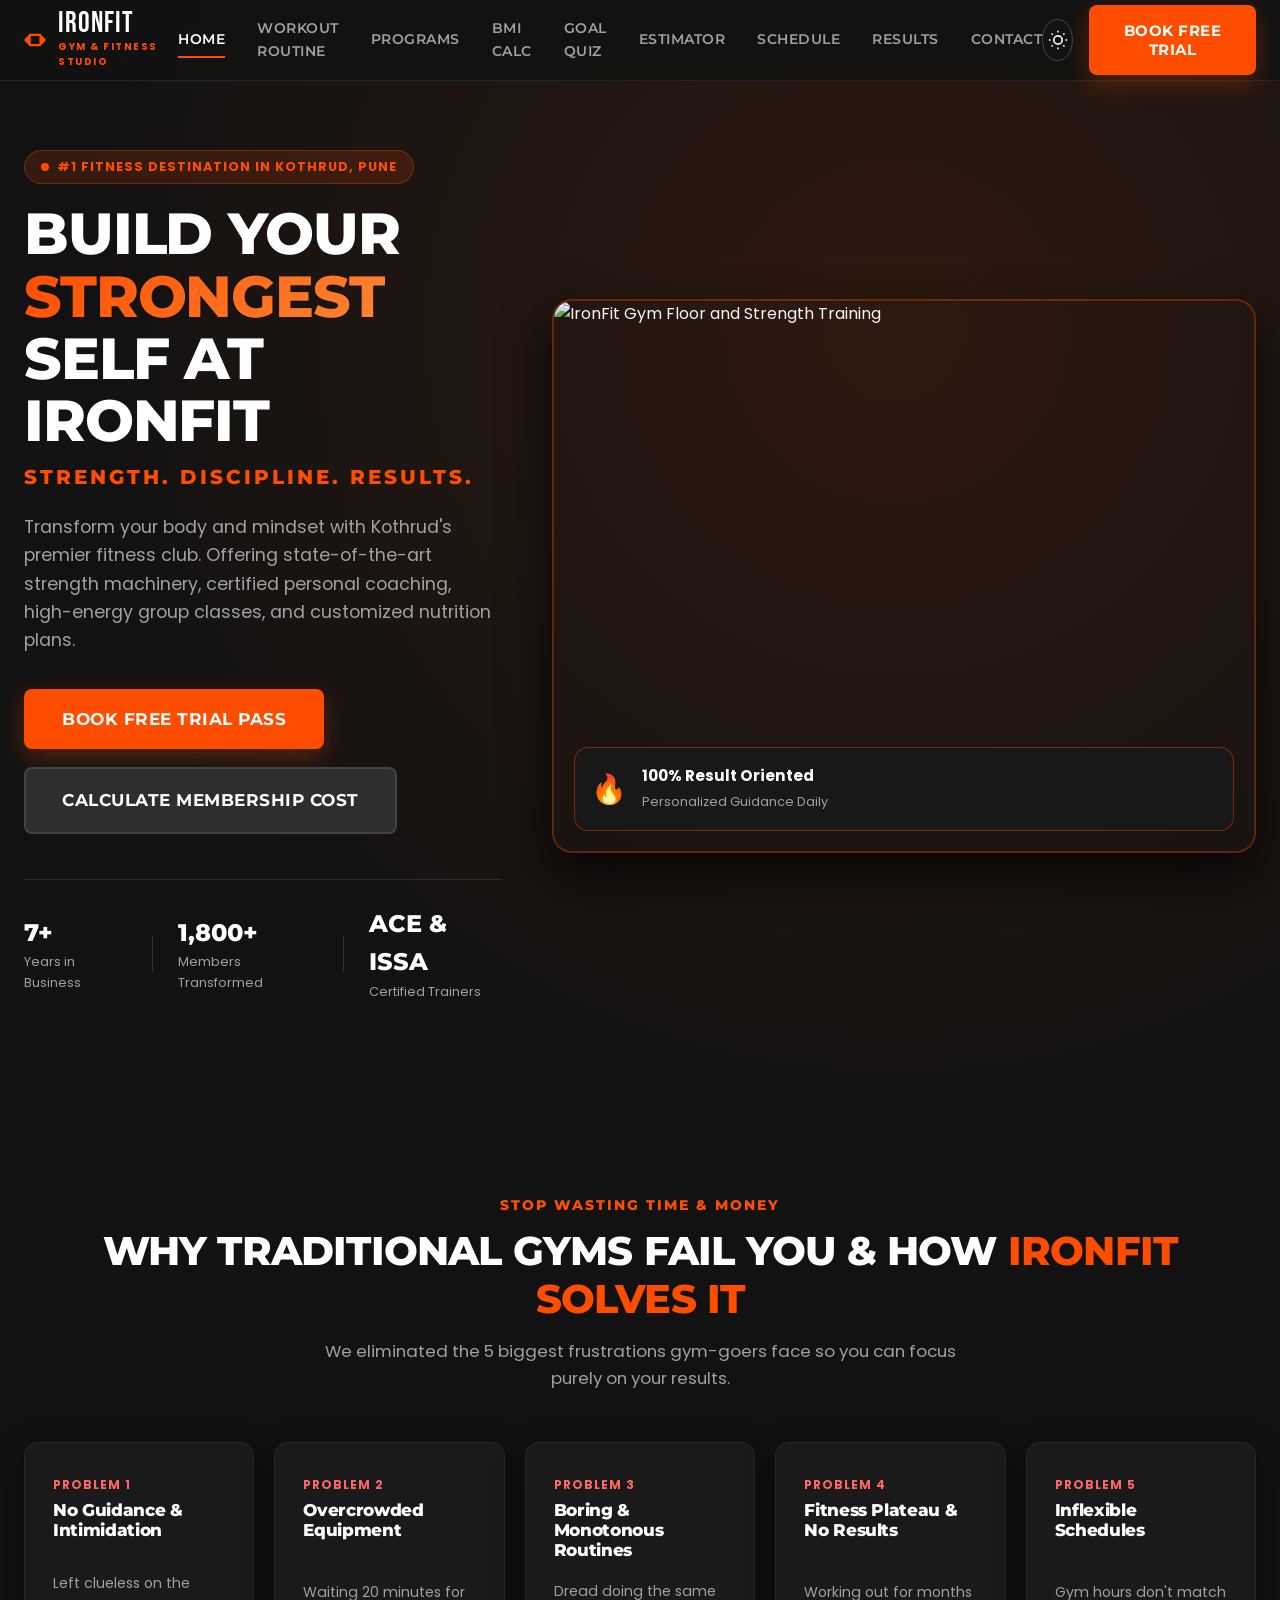
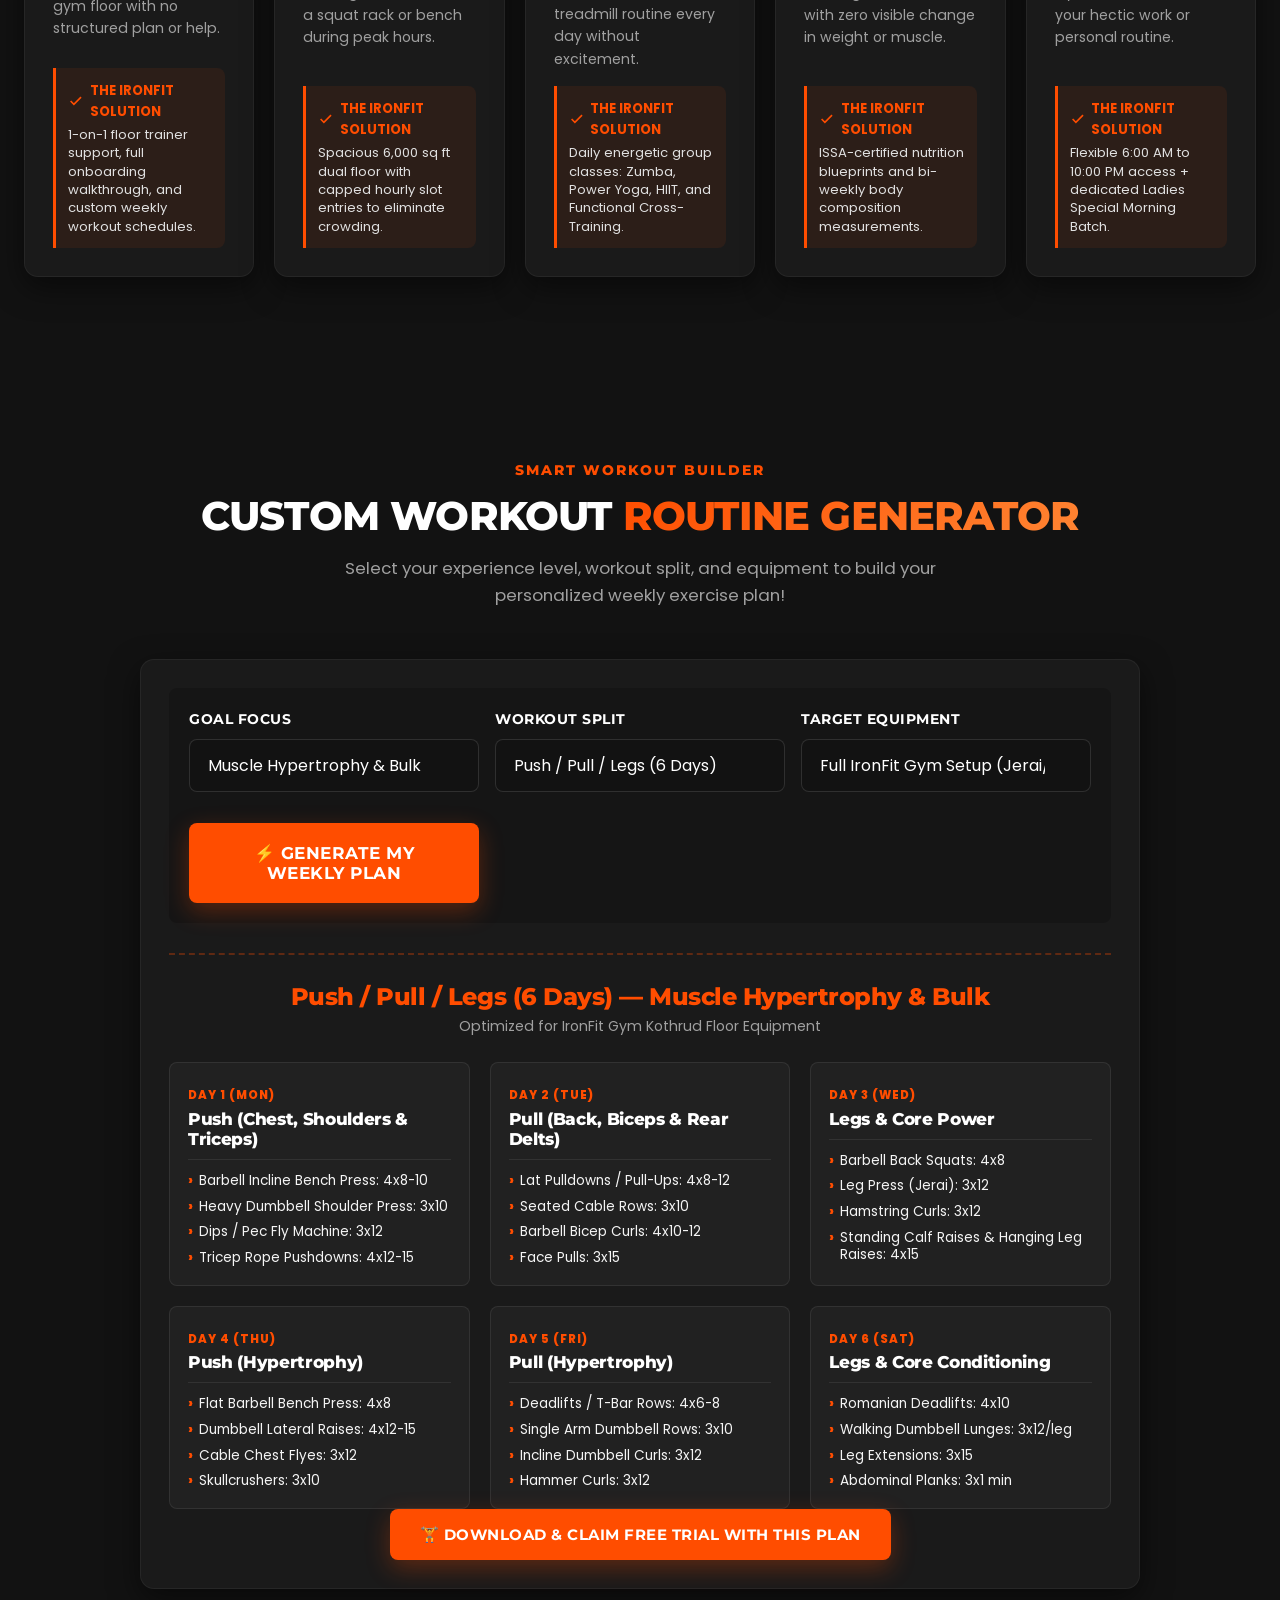
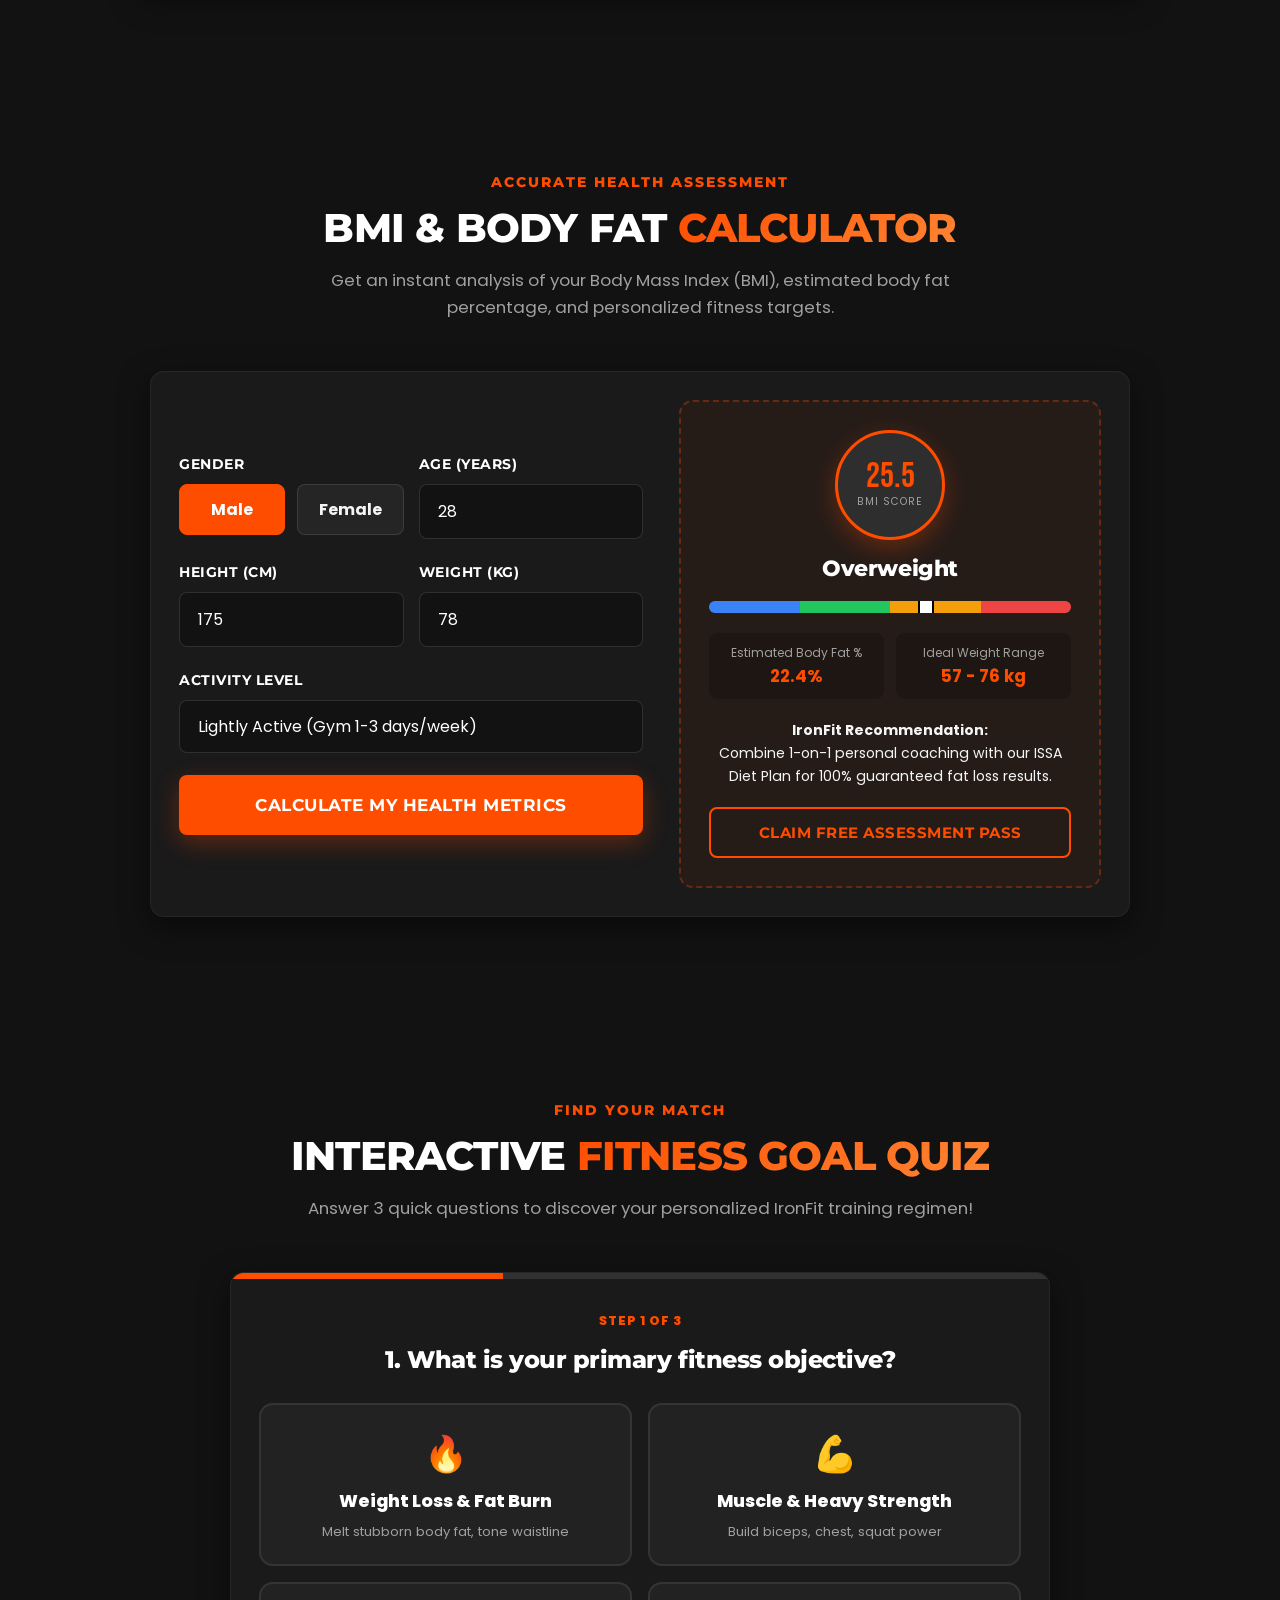
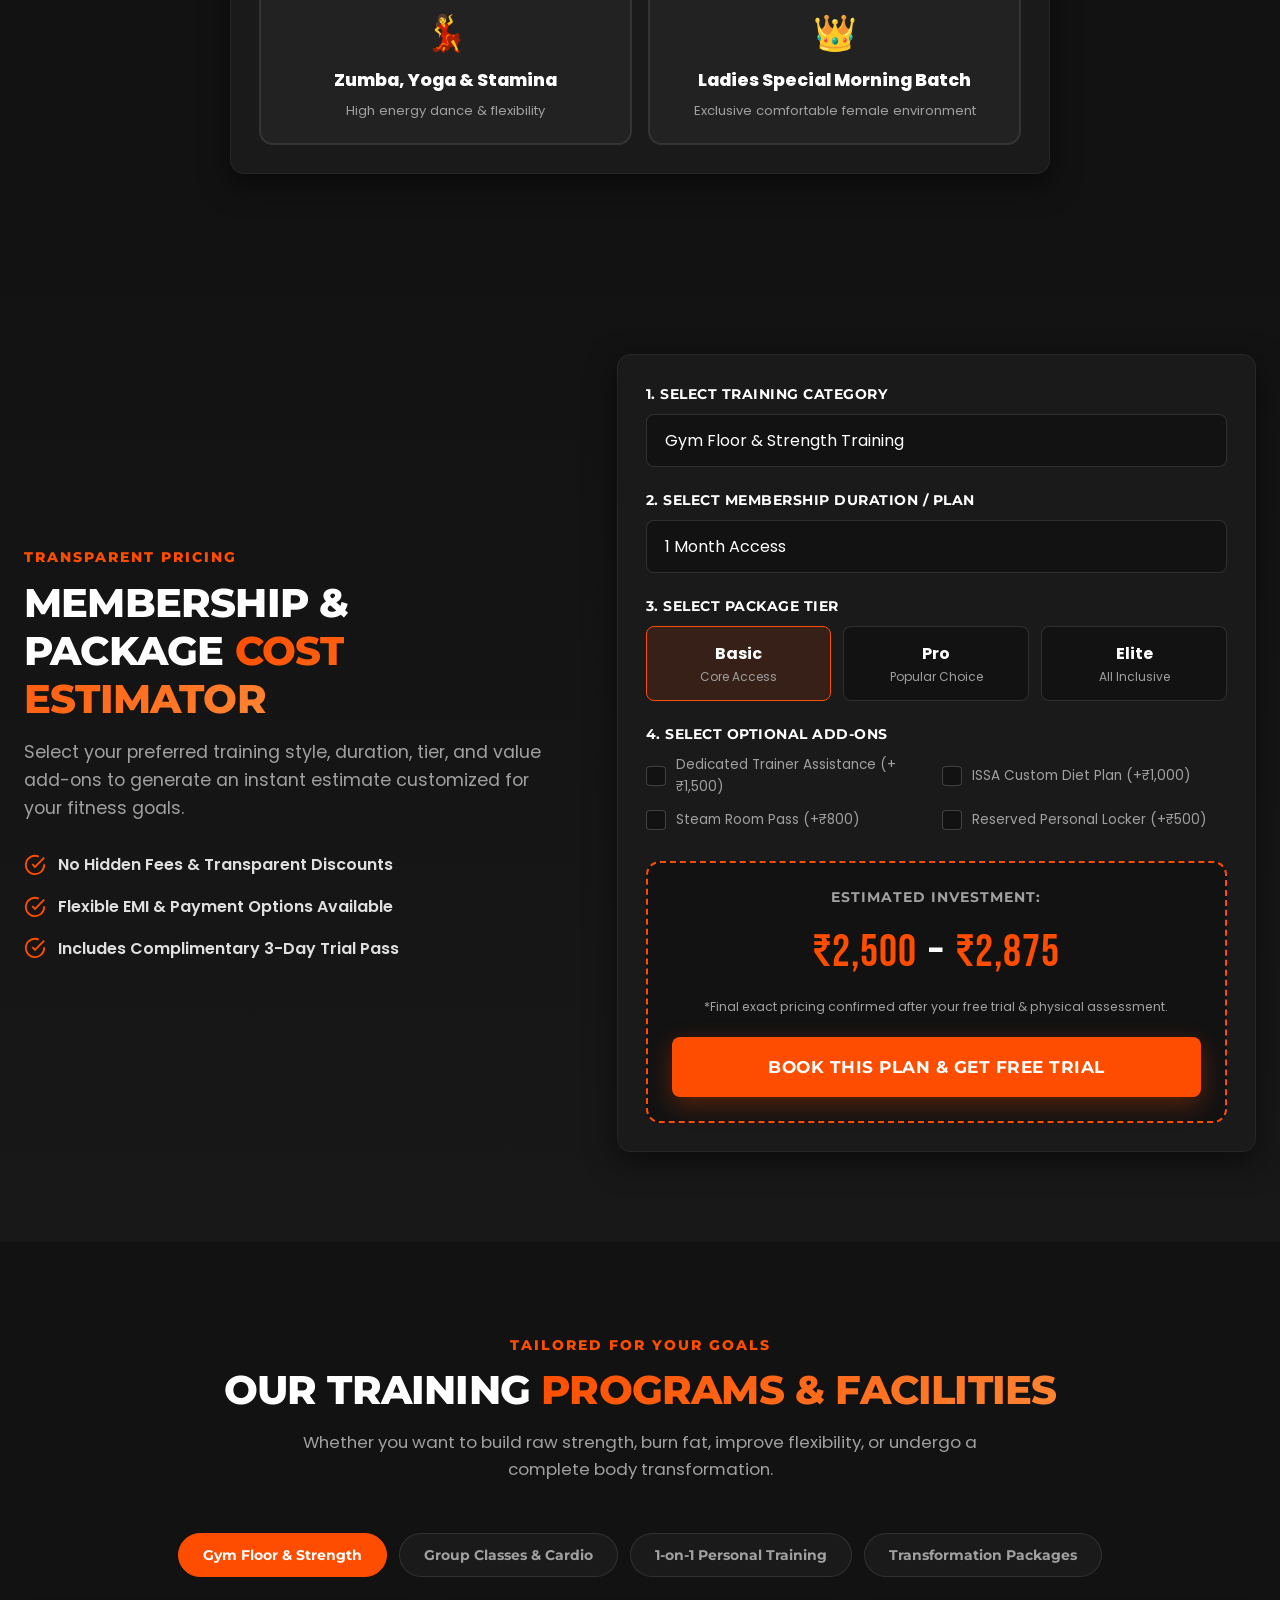
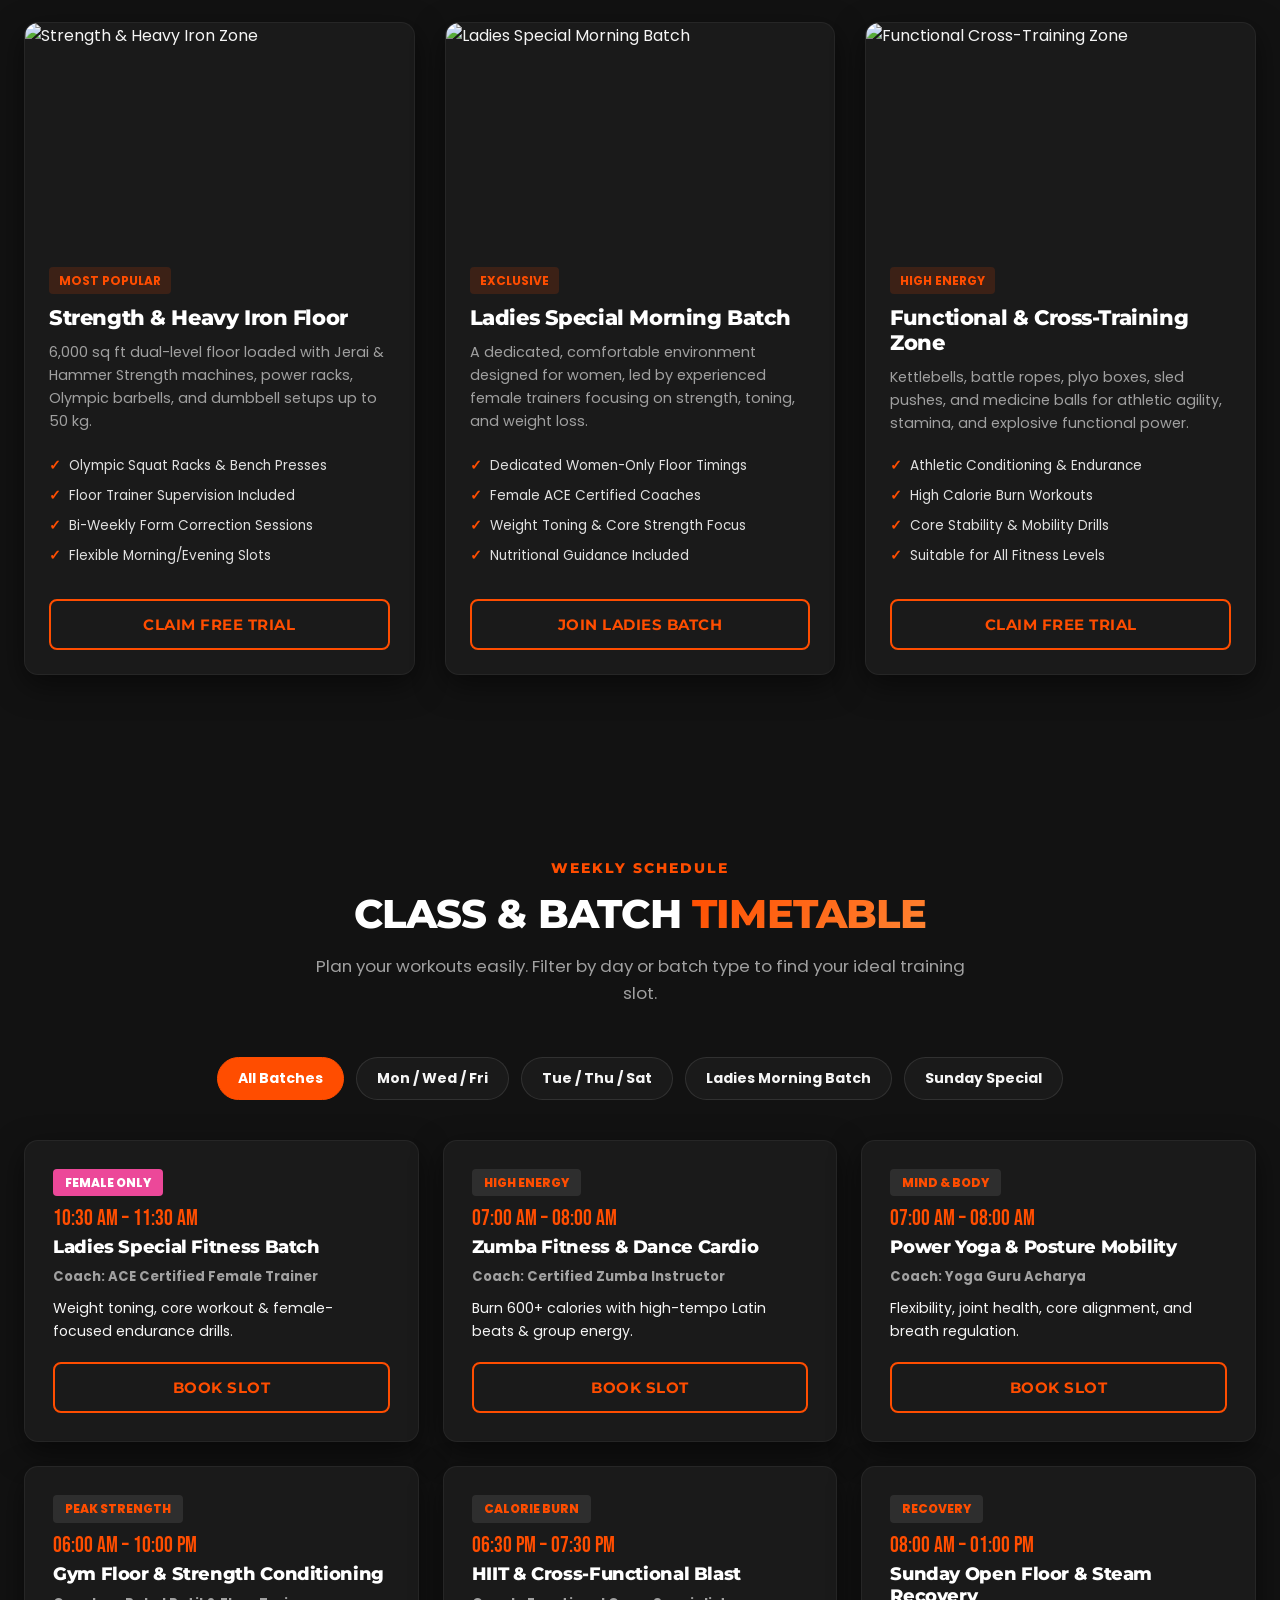
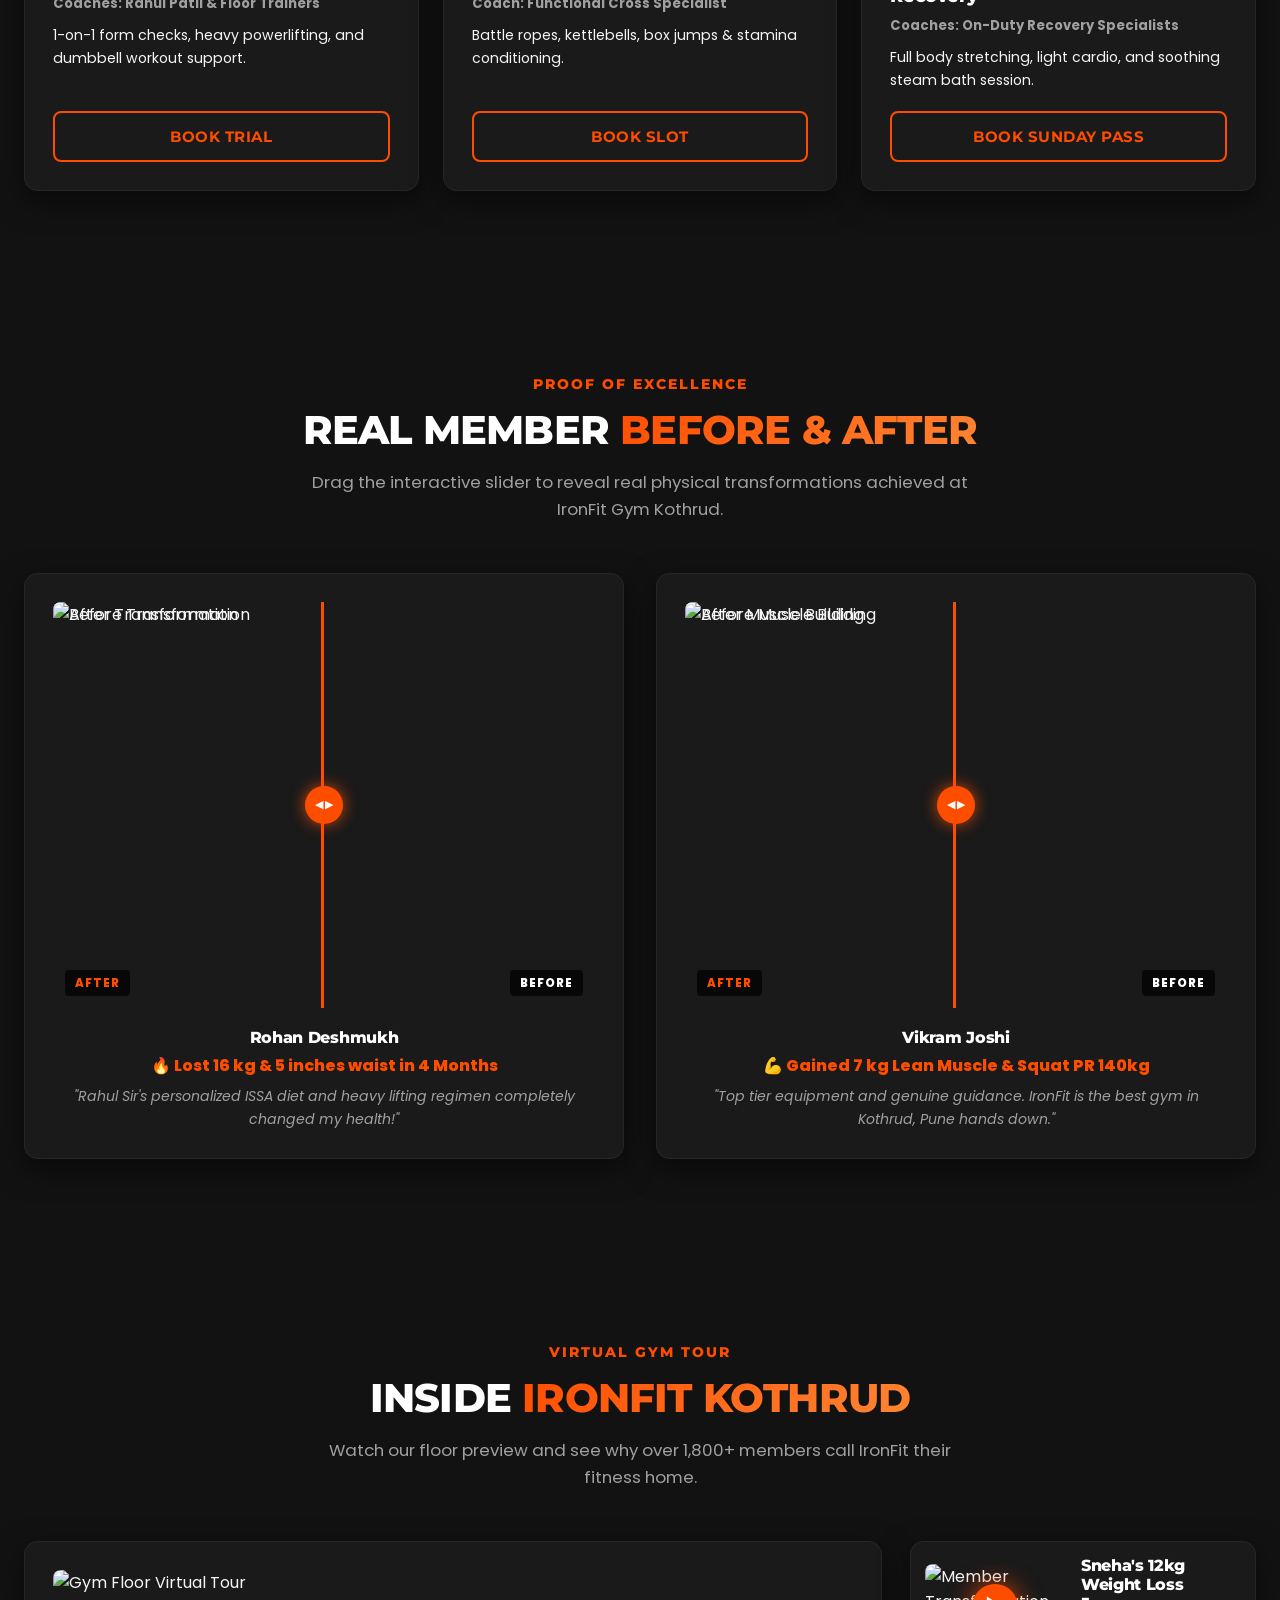
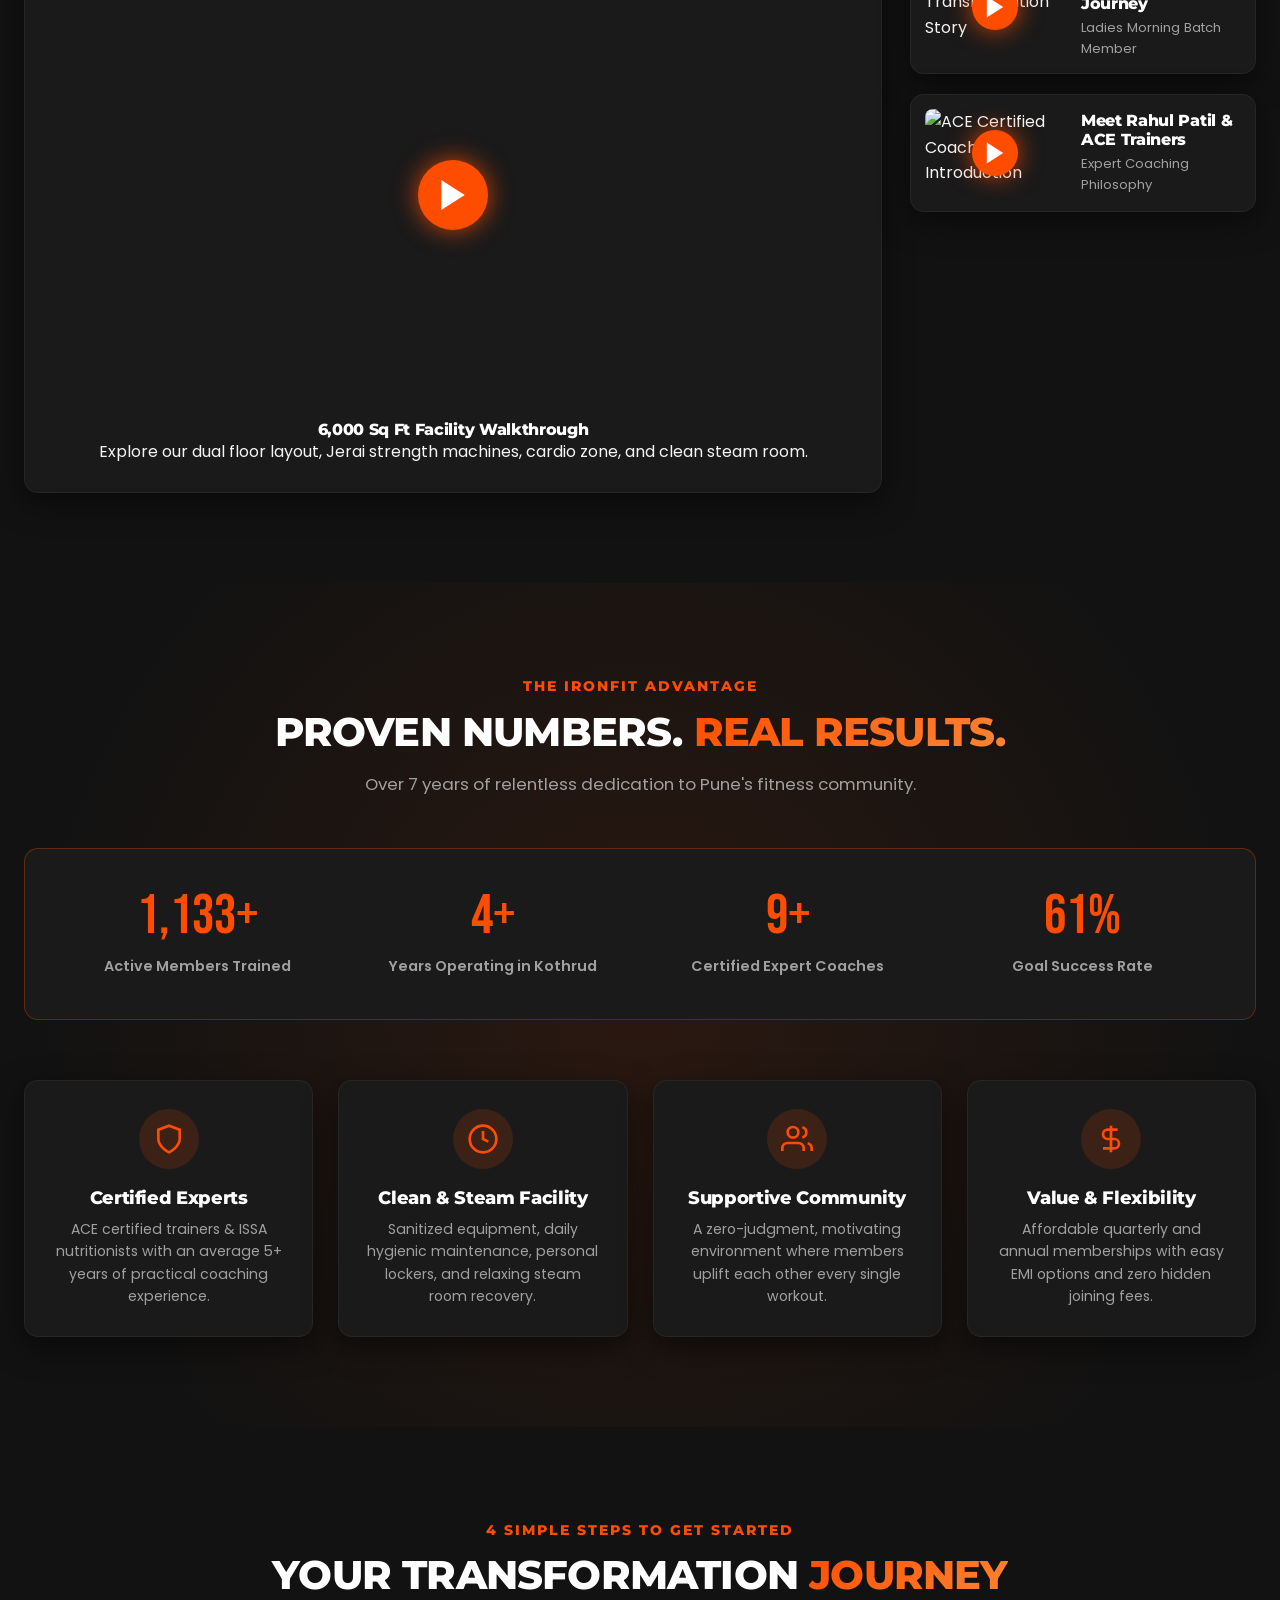
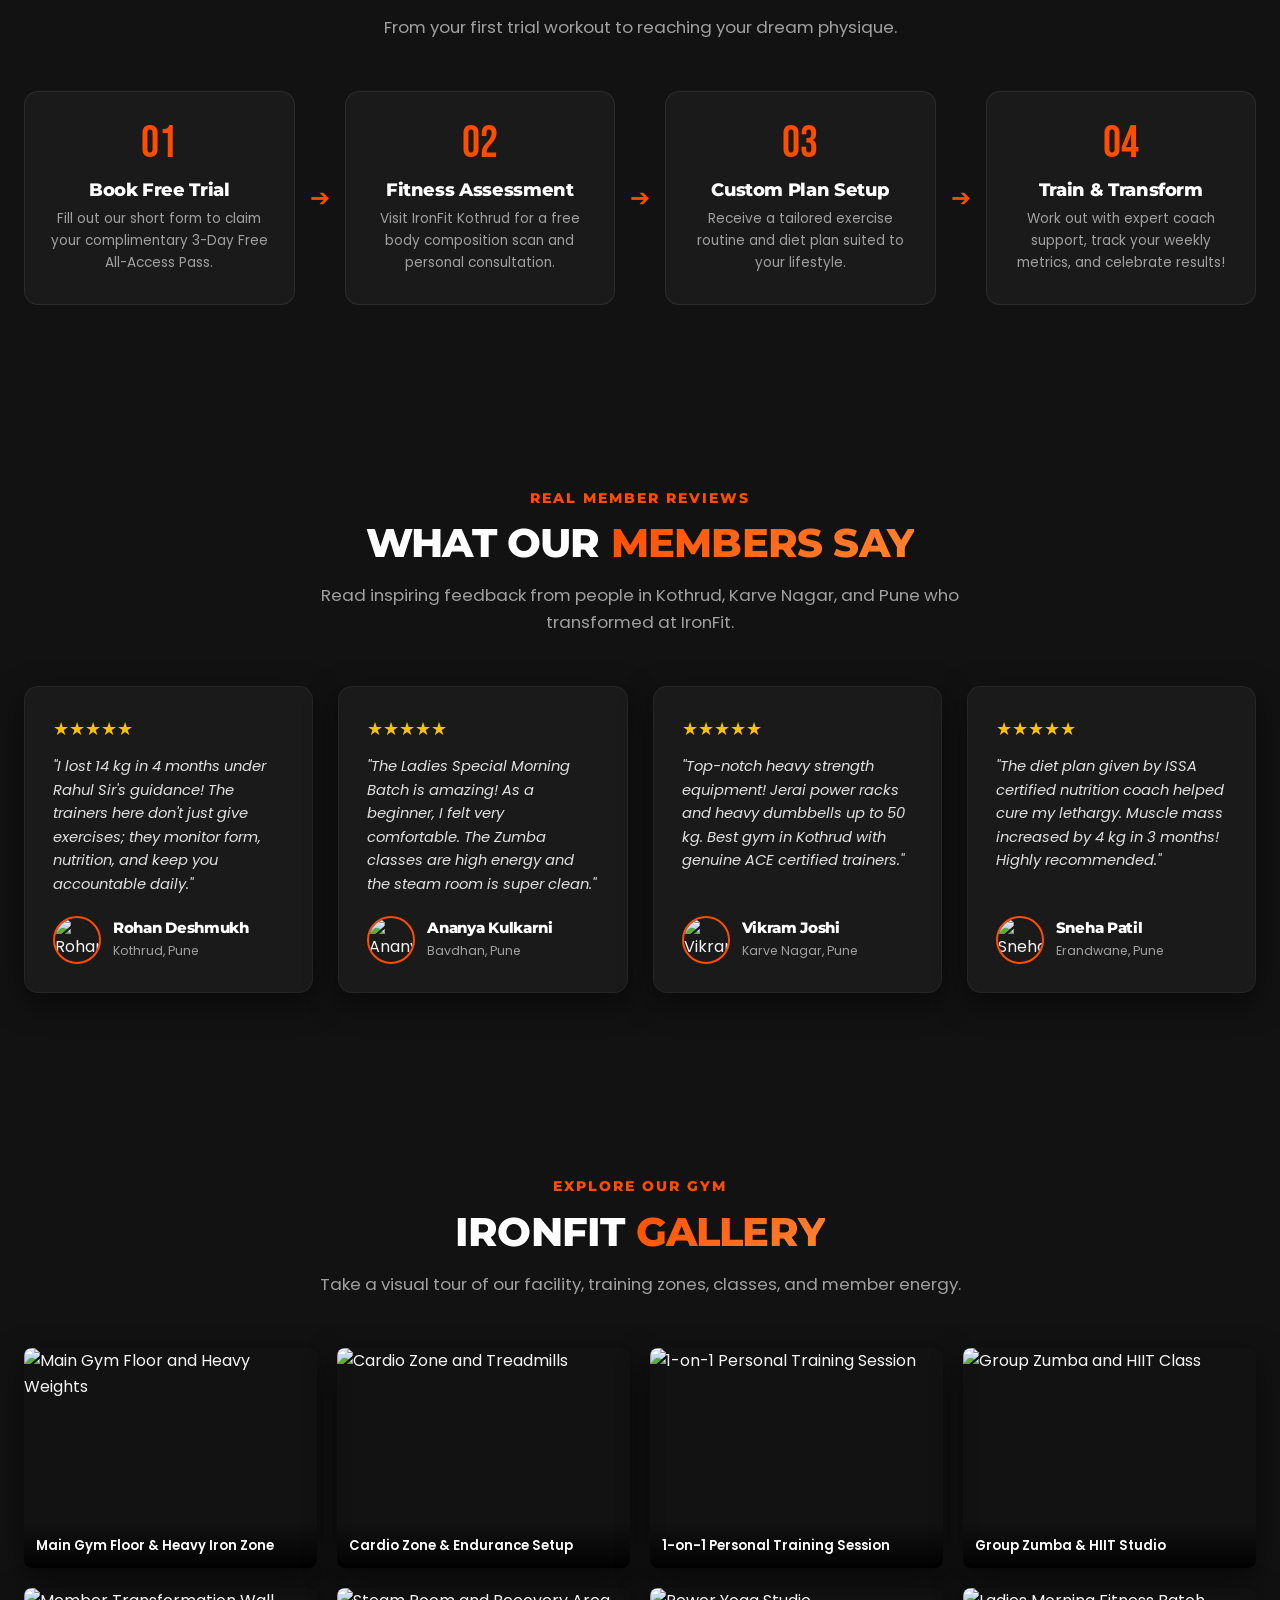
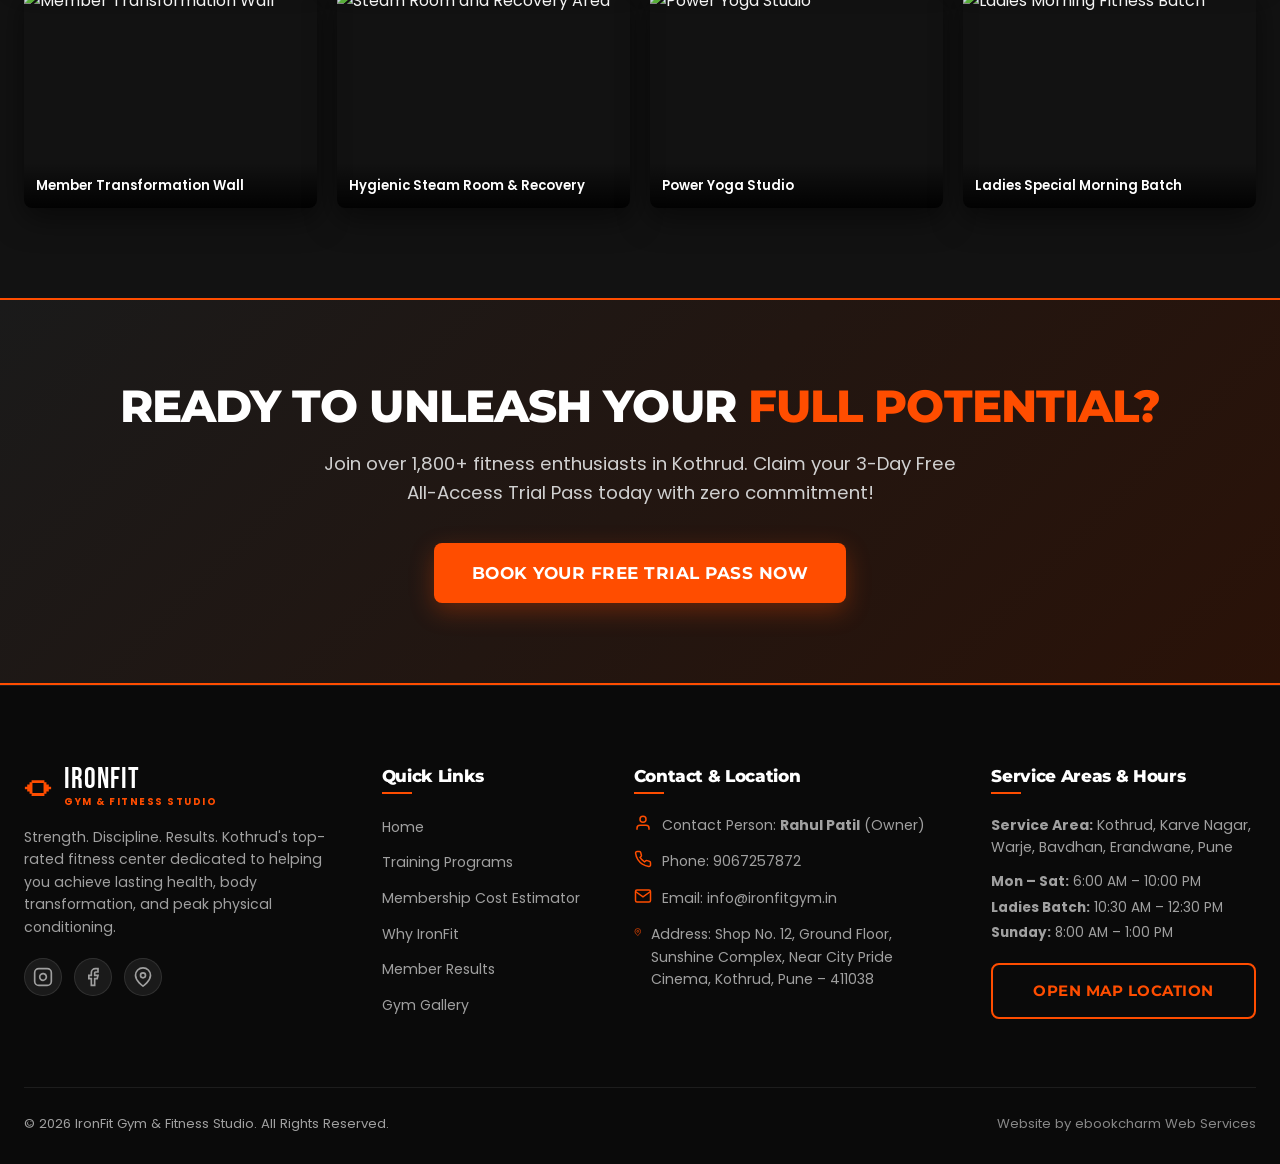
==== app/src/main/assets/index.html @ 48ae77b7 "feat: implement core Android application scaffold Initialize the Android project structure with WebV" ====
<!DOCTYPE html>
<html lang="en">
<head>
    <meta charset="UTF-8">
    <meta name="viewport" content="width=device-width, initial-scale=1.0">
    <title>IronFit Gym & Fitness Studio | Best Gym in Kothrud, Pune</title>
    <meta name="description" content="IronFit Gym & Fitness Studio in Kothrud, Pune. Strength training, cardio, Zumba, Yoga, personal training, and diet consultation. 7+ years of excellence with 1800+ members. Book your 3-Day Free Trial!">
    <meta name="keywords" content="IronFit Gym, Gym in Kothrud Pune, Fitness Studio Kothrud, Personal Trainer Pune, Zumba Classes Kothrud, Yoga Classes Pune, Weight Loss Transformation">
    <link rel="stylesheet" href="style.css">
</head>
<body>

    <!-- STICKY HEADER -->
    <header class="site-header" id="header">
        <div class="header-container">
            <a href="#hero" class="brand-logo">
                <svg class="logo-icon" viewBox="0 0 24 24" width="28" height="28" fill="none" stroke="#FF4D00" stroke-width="2.5" stroke-linecap="round" stroke-linejoin="round">
                    <path d="M6.5 6.5h11M6.5 17.5h11M4 9v6M20 9v6M18 7v10M6 7v10M2 11v2M22 11v2"/>
                </svg>
                <div class="logo-text-wrap">
                    <span class="logo-title">IRONFIT</span>
                    <span class="logo-sub">GYM & FITNESS STUDIO</span>
                </div>
            </a>

            <nav class="main-nav" id="mainNav">
                <a href="#hero" class="nav-link active">Home</a>
                <a href="#workout-gen" class="nav-link">Workout Routine</a>
                <a href="#programs" class="nav-link">Programs</a>
                <a href="#bmi-calc" class="nav-link">BMI Calc</a>
                <a href="#fitness-quiz" class="nav-link">Goal Quiz</a>
                <a href="#estimator" class="nav-link">Estimator</a>
                <a href="#timetable" class="nav-link">Schedule</a>
                <a href="#transformations" class="nav-link">Results</a>
                <a href="#contact" class="nav-link">Contact</a>
            </nav>

            <div class="header-actions">
                <button class="theme-toggle-btn" id="themeToggleBtn" title="Toggle Light/Dark Theme" aria-label="Toggle Theme">
                    <svg class="sun-icon" viewBox="0 0 24 24" width="20" height="20" fill="none" stroke="currentColor" stroke-width="2"><circle cx="12" cy="12" r="5"/><line x1="12" y1="1" x2="12" y2="3"/><line x1="12" y1="21" x2="12" y2="23"/><line x1="4.22" y1="4.22" x2="5.64" y2="5.64"/><line x1="18.36" y1="18.36" x2="19.78" y2="19.78"/><line x1="1" y1="12" x2="3" y2="12"/><line x1="21" y1="12" x2="23" y2="12"/><line x1="4.22" y1="19.78" x2="5.64" y2="18.36"/><line x1="18.36" y1="5.64" x2="19.78" y2="4.22"/></svg>
                    <svg class="moon-icon" viewBox="0 0 24 24" width="20" height="20" fill="none" stroke="currentColor" stroke-width="2"><path d="M21 12.79A9 9 0 1 1 11.21 3 7 7 0 0 0 21 12.79z"/></svg>
                </button>
                <button class="btn btn-primary pulse-btn btn-open-modal" data-program="General Enquiry">Book Free Trial</button>
                <button class="mobile-toggle" id="mobileToggle" aria-label="Toggle Navigation">
                    <span class="bar"></span>
                    <span class="bar"></span>
                    <span class="bar"></span>
                </button>
            </div>
        </div>
    </header>

    <!-- HERO SECTION -->
    <section class="hero-section" id="hero">
        <div class="hero-overlay"></div>
        <div class="container hero-container">
            <div class="hero-content">
                <div class="badge-pill">
                    <span class="badge-dot"></span>
                    #1 Fitness Destination in Kothrud, Pune
                </div>
                <h1 class="hero-title">BUILD YOUR <span class="text-gradient">STRONGEST</span> SELF AT IRONFIT</h1>
                <p class="hero-tagline">Strength. Discipline. Results.</p>
                <p class="hero-description">
                    Transform your body and mindset with Kothrud's premier fitness club. Offering state-of-the-art strength machinery, certified personal coaching, high-energy group classes, and customized nutrition plans.
                </p>

                <div class="hero-cta-group">
                    <button class="btn btn-primary btn-large btn-open-modal" data-program="3-Day Free Trial Pass">Book Free Trial Pass</button>
                    <a href="#estimator" class="btn btn-secondary btn-large">Calculate Membership Cost</a>
                </div>

                <div class="hero-trust-badges">
                    <div class="trust-badge">
                        <span class="trust-number">7+</span>
                        <span class="trust-label">Years in Business</span>
                    </div>
                    <div class="trust-divider"></div>
                    <div class="trust-badge">
                        <span class="trust-number">1,800+</span>
                        <span class="trust-label">Members Transformed</span>
                    </div>
                    <div class="trust-divider"></div>
                    <div class="trust-badge">
                        <span class="trust-number">ACE & ISSA</span>
                        <span class="trust-label">Certified Trainers</span>
                    </div>
                </div>
            </div>

            <div class="hero-visual">
                <div class="hero-img-card">
                    <img src="https://placehold.co/700x550/1A1A1A/FF4D00?text=IronFit+Gym+Floor+%26+Strength+Zone" alt="IronFit Gym Floor and Strength Training" class="hero-img" width="700" height="550">
                    <div class="hero-floating-tag">
                        <div class="tag-icon">🔥</div>
                        <div class="tag-text">
                            <strong>100% Result Oriented</strong>
                            <span>Personalized Guidance Daily</span>
                        </div>
                    </div>
                </div>
            </div>
        </div>
    </section>

    <!-- PAIN POINTS -> SOLUTIONS -->
    <section class="section section-dark" id="solutions">
        <div class="container">
            <div class="section-header text-center">
                <span class="section-subtitle">STOP WASTING TIME & MONEY</span>
                <h2 class="section-title">WHY TRADITIONAL GYMS FAIL YOU & HOW <span class="text-highlight">IRONFIT SOLVES IT</span></h2>
                <p class="section-desc">We eliminated the 5 biggest frustrations gym-goers face so you can focus purely on your results.</p>
            </div>

            <div class="grid grid-5">
                <div class="card pain-card">
                    <div class="pain-header">
                        <span class="pain-badge">Problem 1</span>
                        <h4>No Guidance & Intimidation</h4>
                    </div>
                    <p class="pain-problem">Left clueless on the gym floor with no structured plan or help.</p>
                    <div class="solution-box">
                        <div class="solution-title">
                            <svg viewBox="0 0 24 24" width="20" height="20" fill="none" stroke="#FF4D00" stroke-width="2.5"><polyline points="20 6 9 17 4 12"/></svg>
                            The IronFit Solution
                        </div>
                        <p class="solution-text">1-on-1 floor trainer support, full onboarding walkthrough, and custom weekly workout schedules.</p>
                    </div>
                </div>

                <div class="card pain-card">
                    <div class="pain-header">
                        <span class="pain-badge">Problem 2</span>
                        <h4>Overcrowded Equipment</h4>
                    </div>
                    <p class="pain-problem">Waiting 20 minutes for a squat rack or bench during peak hours.</p>
                    <div class="solution-box">
                        <div class="solution-title">
                            <svg viewBox="0 0 24 24" width="20" height="20" fill="none" stroke="#FF4D00" stroke-width="2.5"><polyline points="20 6 9 17 4 12"/></svg>
                            The IronFit Solution
                        </div>
                        <p class="solution-text">Spacious 6,000 sq ft dual floor with capped hourly slot entries to eliminate crowding.</p>
                    </div>
                </div>

                <div class="card pain-card">
                    <div class="pain-header">
                        <span class="pain-badge">Problem 3</span>
                        <h4>Boring & Monotonous Routines</h4>
                    </div>
                    <p class="pain-problem">Dread doing the same treadmill routine every day without excitement.</p>
                    <div class="solution-box">
                        <div class="solution-title">
                            <svg viewBox="0 0 24 24" width="20" height="20" fill="none" stroke="#FF4D00" stroke-width="2.5"><polyline points="20 6 9 17 4 12"/></svg>
                            The IronFit Solution
                        </div>
                        <p class="solution-text">Daily energetic group classes: Zumba, Power Yoga, HIIT, and Functional Cross-Training.</p>
                    </div>
                </div>

                <div class="card pain-card">
                    <div class="pain-header">
                        <span class="pain-badge">Problem 4</span>
                        <h4>Fitness Plateau & No Results</h4>
                    </div>
                    <p class="pain-problem">Working out for months with zero visible change in weight or muscle.</p>
                    <div class="solution-box">
                        <div class="solution-title">
                            <svg viewBox="0 0 24 24" width="20" height="20" fill="none" stroke="#FF4D00" stroke-width="2.5"><polyline points="20 6 9 17 4 12"/></svg>
                            The IronFit Solution
                        </div>
                        <p class="solution-text">ISSA-certified nutrition blueprints and bi-weekly body composition measurements.</p>
                    </div>
                </div>

                <div class="card pain-card">
                    <div class="pain-header">
                        <span class="pain-badge">Problem 5</span>
                        <h4>Inflexible Schedules</h4>
                    </div>
                    <p class="pain-problem">Gym hours don't match your hectic work or personal routine.</p>
                    <div class="solution-box">
                        <div class="solution-title">
                            <svg viewBox="0 0 24 24" width="20" height="20" fill="none" stroke="#FF4D00" stroke-width="2.5"><polyline points="20 6 9 17 4 12"/></svg>
                            The IronFit Solution
                        </div>
                        <p class="solution-text">Flexible 6:00 AM to 10:00 PM access + dedicated Ladies Special Morning Batch.</p>
                    </div>
                </div>
            </div>
        </div>
    </section>

    <!-- CUSTOM WORKOUT PLAN & ROUTINE GENERATOR -->
    <section class="section section-dark bg-pattern" id="workout-gen">
        <div class="container">
            <div class="section-header text-center">
                <span class="section-subtitle">SMART WORKOUT BUILDER</span>
                <h2 class="section-title">CUSTOM WORKOUT <span class="text-gradient">ROUTINE GENERATOR</span></h2>
                <p class="section-desc">Select your experience level, workout split, and equipment to build your personalized weekly exercise plan!</p>
            </div>

            <div class="card workout-gen-card">
                <div class="workout-gen-controls">
                    <div class="gen-control-group">
                        <label class="form-label">Goal Focus</label>
                        <select id="genGoalSelect" class="form-control">
                            <option value="hypertrophy" selected>Muscle Hypertrophy & Bulk</option>
                            <option value="fatburn">High-Calorie Fat Burn</option>
                            <option value="strength">Heavy Powerlifting & PRs</option>
                            <option value="toning">Tone & Female Fitness</option>
                        </select>
                    </div>

                    <div class="gen-control-group">
                        <label class="form-label">Workout Split</label>
                        <select id="genSplitSelect" class="form-control">
                            <option value="ppl" selected>Push / Pull / Legs (6 Days)</option>
                            <option value="upper_lower">Upper / Lower Body (4 Days)</option>
                            <option value="fullbody">Full Body Blast (3 Days)</option>
                            <option value="bro">Classic Muscle Group Split (5 Days)</option>
                        </select>
                    </div>

                    <div class="gen-control-group">
                        <label class="form-label">Target Equipment</label>
                        <select id="genEquipSelect" class="form-control">
                            <option value="full_gym" selected>Full IronFit Gym Setup (Jerai/Barbells)</option>
                            <option value="dumbbells">Dumbbells & Bench Only</option>
                            <option value="bodyweight">Bodyweight & Resistance Bands</option>
                        </select>
                    </div>

                    <button type="button" class="btn btn-primary btn-large btn-block mt-15" id="btnGenerateRoutine">
                        ⚡ Generate My Weekly Plan
                    </button>
                </div>

                <div class="workout-plan-preview" id="workoutPlanPreview">
                    <div class="preview-header text-center">
                        <h3 id="planPreviewTitle">Push / Pull / Legs (6 Days) — Muscle Hypertrophy</h3>
                        <p id="planPreviewSub">Optimized for IronFit Gym Kothrud Floor Equipment</p>
                    </div>

                    <div class="days-schedule-grid" id="daysScheduleGrid">
                        <!-- JS populated days -->
                    </div>

                    <div class="plan-footer-action text-center mt-30">
                        <button class="btn btn-primary pulse-btn btn-open-modal" id="btnClaimRoutinePass" data-program="Custom Workout Routine Pass">
                            🏋️ Download & Claim Free Trial With This Plan
                        </button>
                    </div>
                </div>
            </div>
        </div>
    </section>

    <!-- BMI & BODY FAT CALCULATOR SECTION -->
    <section class="section section-dark" id="bmi-calc">
        <div class="container">
            <div class="section-header text-center">
                <span class="section-subtitle">ACCURATE HEALTH ASSESSMENT</span>
                <h2 class="section-title">BMI & BODY FAT <span class="text-gradient">CALCULATOR</span></h2>
                <p class="section-desc">Get an instant analysis of your Body Mass Index (BMI), estimated body fat percentage, and personalized fitness targets.</p>
            </div>

            <div class="calc-wrapper card">
                <div class="calc-grid">
                    <form id="bmiForm" class="calc-form" onsubmit="return false;">
                        <div class="form-row">
                            <div class="form-group col-half">
                                <label class="form-label">Gender</label>
                                <div class="radio-pill-group">
                                    <label class="radio-pill">
                                        <input type="radio" name="bmiGender" value="male" checked>
                                        <span>Male</span>
                                    </label>
                                    <label class="radio-pill">
                                        <input type="radio" name="bmiGender" value="female">
                                        <span>Female</span>
                                    </label>
                                </div>
                            </div>
                            <div class="form-group col-half">
                                <label class="form-label" for="bmiAge">Age (Years)</label>
                                <input type="number" id="bmiAge" class="form-control" value="28" min="12" max="90" required>
                            </div>
                        </div>

                        <div class="form-row">
                            <div class="form-group col-half">
                                <label class="form-label" for="bmiHeight">Height (cm)</label>
                                <input type="number" id="bmiHeight" class="form-control" value="175" min="100" max="230" required>
                            </div>
                            <div class="form-group col-half">
                                <label class="form-label" for="bmiWeight">Weight (kg)</label>
                                <input type="number" id="bmiWeight" class="form-control" value="78" min="30" max="250" required>
                            </div>
                        </div>

                        <div class="form-group">
                            <label class="form-label" for="bmiActivity">Activity Level</label>
                            <select id="bmiActivity" class="form-control">
                                <option value="1.2">Sedentary (Little or no workout)</option>
                                <option value="1.375" selected>Lightly Active (Gym 1-3 days/week)</option>
                                <option value="1.55">Moderately Active (Gym 3-5 days/week)</option>
                                <option value="1.725">Very Active (Heavy training 6-7 days/week)</option>
                            </select>
                        </div>

                        <button type="button" id="btnCalculateBmi" class="btn btn-primary btn-block btn-large">
                            Calculate My Health Metrics
                        </button>
                    </form>

                    <div class="calc-result-panel" id="bmiResultPanel">
                        <div class="result-card-inner text-center">
                            <div class="bmi-score-badge">
                                <span class="bmi-val" id="resBmiVal">25.5</span>
                                <span class="bmi-lbl">BMI Score</span>
                            </div>
                            <h3 class="bmi-category" id="resBmiCategory">Overweight</h3>
                            
                            <div class="bmi-meter-bar">
                                <div class="meter-pointer" id="resMeterPointer" style="left: 60%;"></div>
                                <div class="meter-seg seg-under" title="Underweight (<18.5)"></div>
                                <div class="meter-seg seg-normal" title="Normal (18.5 - 24.9)"></div>
                                <div class="meter-seg seg-over" title="Overweight (25 - 29.9)"></div>
                                <div class="meter-seg seg-obese" title="Obese (30+)"></div>
                            </div>

                            <div class="bmi-stats-grid">
                                <div class="b-stat">
                                    <span class="b-lbl">Estimated Body Fat %</span>
                                    <span class="b-val" id="resBodyFat">22.4%</span>
                                </div>
                                <div class="b-stat">
                                    <span class="b-lbl">Ideal Weight Range</span>
                                    <span class="b-val" id="resIdealWeight">57 - 76 kg</span>
                                </div>
                            </div>

                            <div class="bmi-recommendation">
                                <strong>IronFit Recommendation:</strong>
                                <p id="resBmiAdvice">Combine 1-on-1 personal coaching with our ISSA Diet Plan for 100% guaranteed fat loss results.</p>
                            </div>

                            <button class="btn btn-outline btn-block btn-open-modal" id="btnBmiClaimPlan" data-program="3-Day Free Trial Pass (BMI Assessment)">
                                Claim Free Assessment Pass
                            </button>
                        </div>
                    </div>
                </div>
            </div>
        </div>
    </section>

    <!-- FITNESS GOAL QUIZ SECTION -->
    <section class="section section-dark bg-pattern" id="fitness-quiz">
        <div class="container">
            <div class="section-header text-center">
                <span class="section-subtitle">FIND YOUR MATCH</span>
                <h2 class="section-title">INTERACTIVE <span class="text-gradient">FITNESS GOAL QUIZ</span></h2>
                <p class="section-desc">Answer 3 quick questions to discover your personalized IronFit training regimen!</p>
            </div>

            <div class="quiz-card card text-center">
                <div class="quiz-progress-bar">
                    <div class="quiz-progress-fill" id="quizProgressFill" style="width: 33.3%;"></div>
                </div>
                <div class="quiz-step-indicator">Step <span id="quizStepNum">1</span> of 3</div>

                <!-- QUIZ STEP 1 -->
                <div class="quiz-step active" id="quizStep1">
                    <h3 class="quiz-question">1. What is your primary fitness objective?</h3>
                    <div class="quiz-options-grid">
                        <button type="button" class="quiz-opt-btn" data-quiz-goal="fat_loss">
                            <span class="opt-icon">🔥</span>
                            <span class="opt-title">Weight Loss & Fat Burn</span>
                            <span class="opt-desc">Melt stubborn body fat, tone waistline</span>
                        </button>
                        <button type="button" class="quiz-opt-btn" data-quiz-goal="muscle">
                            <span class="opt-icon">💪</span>
                            <span class="opt-title">Muscle & Heavy Strength</span>
                            <span class="opt-desc">Build biceps, chest, squat power</span>
                        </button>
                        <button type="button" class="quiz-opt-btn" data-quiz-goal="group">
                            <span class="opt-icon">💃</span>
                            <span class="opt-title">Zumba, Yoga & Stamina</span>
                            <span class="opt-desc">High energy dance & flexibility</span>
                        </button>
                        <button type="button" class="quiz-opt-btn" data-quiz-goal="ladies">
                            <span class="opt-icon">👑</span>
                            <span class="opt-title">Ladies Special Morning Batch</span>
                            <span class="opt-desc">Exclusive comfortable female environment</span>
                        </button>
                    </div>
                </div>

                <!-- QUIZ STEP 2 -->
                <div class="quiz-step" id="quizStep2">
                    <h3 class="quiz-question">2. How many days per week can you dedicate?</h3>
                    <div class="quiz-options-grid">
                        <button type="button" class="quiz-opt-btn" data-quiz-days="3">
                            <span class="opt-icon">🗓️</span>
                            <span class="opt-title">3 Days / Week</span>
                            <span class="opt-desc">Mon / Wed / Fri or flexible</span>
                        </button>
                        <button type="button" class="quiz-opt-btn" data-quiz-days="5">
                            <span class="opt-icon">⚡</span>
                            <span class="opt-title">4 – 5 Days / Week</span>
                            <span class="opt-desc">Balanced consistent training</span>
                        </button>
                        <button type="button" class="quiz-opt-btn" data-quiz-days="6">
                            <span class="opt-icon">🏆</span>
                            <span class="opt-title">6 Days / Week (Beast)</span>
                            <span class="opt-desc">Maximum dedication & fast transformation</span>
                        </button>
                    </div>
                </div>

                <!-- QUIZ STEP 3 -->
                <div class="quiz-step" id="quizStep3">
                    <h3 class="quiz-question">3. What is your current workout experience level?</h3>
                    <div class="quiz-options-grid">
                        <button type="button" class="quiz-opt-btn" data-quiz-level="beginner">
                            <span class="opt-icon">🌱</span>
                            <span class="opt-title">Complete Beginner</span>
                            <span class="opt-desc">Never worked out or long break</span>
                        </button>
                        <button type="button" class="quiz-opt-btn" data-quiz-level="intermediate">
                            <span class="opt-icon">🏋️</span>
                            <span class="opt-title">Intermediate</span>
                            <span class="opt-desc">Know basic lifts & cardio</span>
                        </button>
                        <button type="button" class="quiz-opt-btn" data-quiz-level="advanced">
                            <span class="opt-icon">🔥</span>
                            <span class="opt-title">Advanced Lifter</span>
                            <span class="opt-desc">Focused on heavy compound PRs</span>
                        </button>
                    </div>
                </div>

                <!-- QUIZ RESULT -->
                <div class="quiz-step" id="quizResultStep">
                    <div class="quiz-result-badge">🎯 YOUR MATCHED IRONFIT PROGRAM</div>
                    <h2 class="quiz-result-title" id="quizResultTitle">90-Day Fat Loss & Recomposition Challenge</h2>
                    <p class="quiz-result-desc" id="quizResultDesc">Based on your goals, our certified trainers recommend 1-on-1 coaching paired with customized ISSA diet consultation for maximum calorie burning!</p>

                    <div class="quiz-action-group">
                        <button type="button" class="btn btn-primary btn-large btn-open-modal" id="btnBookQuizPlan" data-program="Quiz Recommendation">
                            Book Free Trial For This Program
                        </button>
                        <button type="button" class="btn btn-secondary" id="btnRestartQuiz">
                            Retake Quiz
                        </button>
                    </div>
                </div>
            </div>
        </div>
    </section>

    <!-- MEMBERSHIP & PACKAGE COST ESTIMATOR -->
    <section class="section section-estimator" id="estimator">
        <div class="container">
            <div class="estimator-wrapper">
                <div class="estimator-info">
                    <span class="section-subtitle">TRANSPARENT PRICING</span>
                    <h2 class="section-title">MEMBERSHIP & PACKAGE <span class="text-gradient">COST ESTIMATOR</span></h2>
                    <p class="estimator-lead">
                        Select your preferred training style, duration, tier, and value add-ons to generate an instant estimate customized for your fitness goals.
                    </p>

                    <div class="estimator-features-list">
                        <div class="est-feature-item">
                            <svg viewBox="0 0 24 24" width="22" height="22" fill="none" stroke="#FF4D00" stroke-width="2"><path d="M22 11.08V12a10 10 0 1 1-5.93-9.14"/><polyline points="22 4 12 14.01 9 11.01"/></svg>
                            <span>No Hidden Fees & Transparent Discounts</span>
                        </div>
                        <div class="est-feature-item">
                            <svg viewBox="0 0 24 24" width="22" height="22" fill="none" stroke="#FF4D00" stroke-width="2"><path d="M22 11.08V12a10 10 0 1 1-5.93-9.14"/><polyline points="22 4 12 14.01 9 11.01"/></svg>
                            <span>Flexible EMI & Payment Options Available</span>
                        </div>
                        <div class="est-feature-item">
                            <svg viewBox="0 0 24 24" width="22" height="22" fill="none" stroke="#FF4D00" stroke-width="2"><path d="M22 11.08V12a10 10 0 1 1-5.93-9.14"/><polyline points="22 4 12 14.01 9 11.01"/></svg>
                            <span>Includes Complimentary 3-Day Trial Pass</span>
                        </div>
                    </div>
                </div>

                <div class="estimator-card card">
                    <form id="estimatorForm" onsubmit="return false;">
                        <!-- Category Selector -->
                        <div class="form-group">
                            <label class="form-label" for="estCategory">1. Select Training Category</label>
                            <select id="estCategory" class="form-control">
                                <option value="strength">Gym Floor & Strength Training</option>
                                <option value="group">Group Classes (Zumba, Yoga, HIIT)</option>
                                <option value="pt">1-on-1 Personal Training</option>
                                <option value="transformation">Full Body Transformation Challenge</option>
                            </select>
                        </div>

                        <!-- Specific Plan Selector (Dynamic) -->
                        <div class="form-group">
                            <label class="form-label" for="estPlan">2. Select Membership Duration / Plan</label>
                            <select id="estPlan" class="form-control">
                                <!-- Populated dynamically by script.js -->
                            </select>
                        </div>

                        <!-- Package Tier Selector -->
                        <div class="form-group">
                            <label class="form-label">3. Select Package Tier</label>
                            <div class="tier-radio-group">
                                <label class="tier-option">
                                    <input type="radio" name="estTier" value="basic" checked>
                                    <span class="tier-box">
                                        <span class="tier-name">Basic</span>
                                        <span class="tier-desc">Core Access</span>
                                    </span>
                                </label>
                                <label class="tier-option">
                                    <input type="radio" name="estTier" value="pro">
                                    <span class="tier-box">
                                        <span class="tier-name">Pro</span>
                                        <span class="tier-desc">Popular Choice</span>
                                    </span>
                                </label>
                                <label class="tier-option">
                                    <input type="radio" name="estTier" value="elite">
                                    <span class="tier-box">
                                        <span class="tier-name">Elite</span>
                                        <span class="tier-desc">All Inclusive</span>
                                    </span>
                                </label>
                            </div>
                        </div>

                        <!-- Add-ons Checkboxes -->
                        <div class="form-group">
                            <label class="form-label">4. Select Optional Add-ons</label>
                            <div class="addons-grid">
                                <label class="checkbox-option">
                                    <input type="checkbox" class="estAddon" value="trainer" data-cost="1500">
                                    <span class="checkbox-custom"></span>
                                    <span class="addon-text">Dedicated Trainer Assistance (+₹1,500)</span>
                                </label>
                                <label class="checkbox-option">
                                    <input type="checkbox" class="estAddon" value="diet" data-cost="1000">
                                    <span class="checkbox-custom"></span>
                                    <span class="addon-text">ISSA Custom Diet Plan (+₹1,000)</span>
                                </label>
                                <label class="checkbox-option">
                                    <input type="checkbox" class="estAddon" value="steam" data-cost="800">
                                    <span class="checkbox-custom"></span>
                                    <span class="addon-text">Steam Room Pass (+₹800)</span>
                                </label>
                                <label class="checkbox-option">
                                    <input type="checkbox" class="estAddon" value="locker" data-cost="500">
                                    <span class="checkbox-custom"></span>
                                    <span class="addon-text">Reserved Personal Locker (+₹500)</span>
                                </label>
                            </div>
                        </div>

                        <!-- Displayed Result -->
                        <div class="estimator-result-box">
                            <div class="result-header">Estimated Investment:</div>
                            <div class="result-price-display">
                                <span class="currency">₹</span><span id="priceMinDisplay">2,500</span>
                                <span class="range-sep">–</span>
                                <span class="currency">₹</span><span id="priceMaxDisplay">3,200</span>
                            </div>
                            <p class="result-disclaimer">*Final exact pricing confirmed after your free trial & physical assessment.</p>

                            <button type="button" class="btn btn-primary btn-block btn-large" id="btnBookEstimatedPlan">
                                Book This Plan & Get Free Trial
                            </button>
                        </div>
                    </form>
                </div>
            </div>
        </div>
    </section>

    <!-- PROGRAMS & MEMBERSHIPS SECTION -->
    <section class="section section-dark" id="programs">
        <div class="container">
            <div class="section-header text-center">
                <span class="section-subtitle">TAILORED FOR YOUR GOALS</span>
                <h2 class="section-title">OUR TRAINING <span class="text-gradient">PROGRAMS & FACILITIES</span></h2>
                <p class="section-desc">Whether you want to build raw strength, burn fat, improve flexibility, or undergo a complete body transformation.</p>
            </div>

            <!-- TAB SWITCHER -->
            <div class="tab-controls">
                <button class="tab-btn active" data-tab="tab-strength">Gym Floor & Strength</button>
                <button class="tab-btn" data-tab="tab-group">Group Classes & Cardio</button>
                <button class="tab-btn" data-tab="tab-pt">1-on-1 Personal Training</button>
                <button class="tab-btn" data-tab="tab-transformation">Transformation Packages</button>
            </div>

            <div class="tab-content-container">
                <!-- TAB 1: STRENGTH -->
                <div class="tab-panel active" id="tab-strength">
                    <div class="grid grid-3">
                        <div class="card program-card">
                            <img src="https://placehold.co/600x400/1A1A1A/FF4D00?text=Strength+%26+Heavy+Iron+Zone" alt="Strength & Heavy Iron Zone" class="program-img" width="600" height="400" loading="lazy">
                            <div class="program-body">
                                <span class="program-badge">Most Popular</span>
                                <h3>Strength & Heavy Iron Floor</h3>
                                <p>6,000 sq ft dual-level floor loaded with Jerai & Hammer Strength machines, power racks, Olympic barbells, and dumbbell setups up to 50 kg.</p>
                                <ul class="program-features">
                                    <li>Olympic Squat Racks & Bench Presses</li>
                                    <li>Floor Trainer Supervision Included</li>
                                    <li>Bi-Weekly Form Correction Sessions</li>
                                    <li>Flexible Morning/Evening Slots</li>
                                </ul>
                                <button class="btn btn-outline btn-block btn-open-modal" data-program="Strength & Heavy Iron Floor">Claim Free Trial</button>
                            </div>
                        </div>

                        <div class="card program-card">
                            <img src="https://placehold.co/600x400/1A1A1A/FF4D00?text=Ladies+Special+Morning+Batch" alt="Ladies Special Morning Batch" class="program-img" width="600" height="400" loading="lazy">
                            <div class="program-body">
                                <span class="program-badge">Exclusive</span>
                                <h3>Ladies Special Morning Batch</h3>
                                <p>A dedicated, comfortable environment designed for women, led by experienced female trainers focusing on strength, toning, and weight loss.</p>
                                <ul class="program-features">
                                    <li>Dedicated Women-Only Floor Timings</li>
                                    <li>Female ACE Certified Coaches</li>
                                    <li>Weight Toning & Core Strength Focus</li>
                                    <li>Nutritional Guidance Included</li>
                                </ul>
                                <button class="btn btn-outline btn-block btn-open-modal" data-program="Ladies Special Morning Batch">Join Ladies Batch</button>
                            </div>
                        </div>

                        <div class="card program-card">
                            <img src="https://placehold.co/600x400/1A1A1A/FF4D00?text=Functional+Cross-Training+Zone" alt="Functional Cross-Training Zone" class="program-img" width="600" height="400" loading="lazy">
                            <div class="program-body">
                                <span class="program-badge">High Energy</span>
                                <h3>Functional & Cross-Training Zone</h3>
                                <p>Kettlebells, battle ropes, plyo boxes, sled pushes, and medicine balls for athletic agility, stamina, and explosive functional power.</p>
                                <ul class="program-features">
                                    <li>Athletic Conditioning & Endurance</li>
                                    <li>High Calorie Burn Workouts</li>
                                    <li>Core Stability & Mobility Drills</li>
                                    <li>Suitable for All Fitness Levels</li>
                                </ul>
                                <button class="btn btn-outline btn-block btn-open-modal" data-program="Functional Cross-Training Zone">Claim Free Trial</button>
                            </div>
                        </div>
                    </div>
                </div>

                <!-- TAB 2: GROUP CLASSES -->
                <div class="tab-panel" id="tab-group">
                    <div class="grid grid-3">
                        <div class="card program-card">
                            <img src="https://placehold.co/600x400/1A1A1A/FF4D00?text=High+Energy+Zumba+Fitness" alt="High Energy Zumba Fitness" class="program-img" width="600" height="400" loading="lazy">
                            <div class="program-body">
                                <h3>High-Energy Zumba Classes</h3>
                                <p>Dance off up to 600+ calories per session with upbeat Latin music, energetic choreography, and a supportive dance workout group.</p>
                                <ul class="program-features">
                                    <li>Certified Zumba Instructors</li>
                                    <li>Fat Loss Through Fun Cardio</li>
                                    <li>3 Sessions Per Week</li>
                                    <li>All Age Groups Welcome</li>
                                </ul>
                                <button class="btn btn-outline btn-block btn-open-modal" data-program="Zumba Classes">Book Trial Class</button>
                            </div>
                        </div>

                        <div class="card program-card">
                            <img src="https://placehold.co/600x400/1A1A1A/FF4D00?text=Power+Yoga+%26+Flexibility" alt="Power Yoga and Flexibility" class="program-img" width="600" height="400" loading="lazy">
                            <div class="program-body">
                                <h3>Power Yoga & Flexibility</h3>
                                <p>Master posture, posture alignment, stress reduction, and deep core strengthening with our experienced yoga gurus.</p>
                                <ul class="program-features">
                                    <li>Joint Mobility & Flexibility</li>
                                    <li>Stress Relief & Breathing Control</li>
                                    <li>Postural Correction Drills</li>
                                    <li>Morning & Evening Batches</li>
                                </ul>
                                <button class="btn btn-outline btn-block btn-open-modal" data-program="Power Yoga">Book Yoga Session</button>
                            </div>
                        </div>

                        <div class="card program-card">
                            <img src="https://placehold.co/600x400/1A1A1A/FF4D00?text=Cardio+Zone+%26+HIIT+Burn" alt="Cardio Zone and HIIT Burn" class="program-img" width="600" height="400" loading="lazy">
                            <div class="program-body">
                                <h3>Cardio Zone & HIIT Blast</h3>
                                <p>Commercial treadmills, elliptical cross-trainers, spin bikes, and rowers synced with heart-rate monitoring for maximum endurance.</p>
                                <ul class="program-features">
                                    <li>High Intensity Interval Workouts</li>
                                    <li>Cardiovascular Health Improvement</li>
                                    <li>Personalized Cardio Target Zones</li>
                                    <li>Steam Room Access Option</li>
                                </ul>
                                <button class="btn btn-outline btn-block btn-open-modal" data-program="Cardio Zone & HIIT">Claim Free Trial</button>
                            </div>
                        </div>
                    </div>
                </div>

                <!-- TAB 3: PERSONAL TRAINING -->
                <div class="tab-panel" id="tab-pt">
                    <div class="grid grid-3">
                        <div class="card program-card">
                            <img src="https://placehold.co/600x400/1A1A1A/FF4D00?text=1-on-1+ACE+Personal+Coaching" alt="1-on-1 Personal Coaching" class="program-img" width="600" height="400" loading="lazy">
                            <div class="program-body">
                                <span class="program-badge">1-on-1 Elite</span>
                                <h3>ACE Certified Personal Training</h3>
                                <p>Direct 1-on-1 supervision from Rahul Patil and elite trainers with 5+ years experience. Accelerated progress with custom programming.</p>
                                <ul class="program-features">
                                    <li>Dedicated Dedicated Personal Coach</li>
                                    <li>Customized Daily Workout Plan</li>
                                    <li>Strict Form & Injury Prevention</li>
                                    <li>3x Faster Results Guarantee</li>
                                </ul>
                                <button class="btn btn-outline btn-block btn-open-modal" data-program="Personal Training">Book Consult & Assessment</button>
                            </div>
                        </div>

                        <div class="card program-card">
                            <img src="https://placehold.co/600x400/1A1A1A/FF4D00?text=Diet+%26+ISSA+Nutrition+Consultation" alt="Diet and ISSA Nutrition Consultation" class="program-img" width="600" height="400" loading="lazy">
                            <div class="program-body">
                                <h3>Diet Consultation & Nutrition Plans</h3>
                                <p>Customized macros, meal plans tailored to Indian diets (vegetarian/non-vegetarian), macronutrient split, and sustainable habits.</p>
                                <ul class="program-features">
                                    <li>ISSA Certified Nutrition Coaches</li>
                                    <li>Easy-to-Follow Home Cooked Meals</li>
                                    <li>Supplement Guidance & Scans</li>
                                    <li>Weekly Progress Adjustments</li>
                                </ul>
                                <button class="btn btn-outline btn-block btn-open-modal" data-program="Diet Consultation">Book Diet Assessment</button>
                            </div>
                        </div>

                        <div class="card program-card">
                            <img src="https://placehold.co/600x400/1A1A1A/FF4D00?text=Online+Progress+%26+App+Tracking" alt="Online Progress and App Tracking" class="program-img" width="600" height="400" loading="lazy">
                            <div class="program-body">
                                <h3>Online Progress & Habit Tracker</h3>
                                <p>Track your daily workouts, weight logs, body measurements, and calorie intake directly from your mobile device with coach feedback.</p>
                                <ul class="program-features">
                                    <li>Digital Logbook & Workout History</li>
                                    <li>Direct WhatsApp Trainer Support</li>
                                    <li>Weekly Photo Comparisons</li>
                                    <li>Included with PT Packages</li>
                                </ul>
                                <button class="btn btn-outline btn-block btn-open-modal" data-program="Online Progress Tracking">Learn More</button>
                            </div>
                        </div>
                    </div>
                </div>

                <!-- TAB 4: TRANSFORMATION -->
                <div class="tab-panel" id="tab-transformation">
                    <div class="grid grid-2">
                        <div class="card program-card featured-transform-card">
                            <img src="https://placehold.co/700x400/1A1A1A/FF4D00?text=90-Day+Fat+Loss+%26+Toning+Challenge" alt="90-Day Fat Loss & Toning Challenge" class="program-img" width="700" height="400" loading="lazy">
                            <div class="program-body">
                                <span class="program-badge">Flagship Challenge</span>
                                <h3>90-Day Fat Loss & Recomposition Challenge</h3>
                                <p>Our most popular signature package designed to melt 8-15 kg of stubborn body fat while preserving lean muscle mass.</p>
                                <ul class="program-features">
                                    <li>36 Personal Training Sessions Included</li>
                                    <li>Custom ISSA Diet Blueprint + Bi-Weekly Re-scans</li>
                                    <li>Unlimited Gym Floor & Steam Room Access</li>
                                    <li>Money-Back Guarantee on Adherence</li>
                                </ul>
                                <button class="btn btn-primary btn-block btn-large btn-open-modal" data-program="90-Day Fat Loss Challenge">Join 90-Day Challenge</button>
                            </div>
                        </div>

                        <div class="card program-card featured-transform-card">
                            <img src="https://placehold.co/700x400/1A1A1A/FF4D00?text=180-Day+Muscle+Building+Beast+Plan" alt="180-Day Muscle Building Beast Plan" class="program-img" width="700" height="400" loading="lazy">
                            <div class="program-body">
                                <span class="program-badge">Maximum Gain</span>
                                <h3>180-Day Muscle & Strength Transformation</h3>
                                <p>Comprehensive hyper-trophy and strength protocol for lean muscle gain, heavy compound lifting mastery, and athletic physique aesthetics.</p>
                                <ul class="program-features">
                                    <li>72 Personal Coaching Sessions</li>
                                    <li>High-Protein Hypertrophy Diet Plan</li>
                                    <li>Supplement Protocol Consultation</li>
                                    <li>Free Locker & Unlimited Steam</li>
                                </ul>
                                <button class="btn btn-primary btn-block btn-large btn-open-modal" data-program="180-Day Transformation">Join 180-Day Beast Plan</button>
                            </div>
                        </div>
                    </div>
                </div>
            </div>
        </div>
    </section>

    <!-- CLASS TIMETABLE & BATCH SCHEDULE SECTION -->
    <section class="section section-dark" id="timetable">
        <div class="container">
            <div class="section-header text-center">
                <span class="section-subtitle">WEEKLY SCHEDULE</span>
                <h2 class="section-title">CLASS & BATCH <span class="text-gradient">TIMETABLE</span></h2>
                <p class="section-desc">Plan your workouts easily. Filter by day or batch type to find your ideal training slot.</p>
            </div>

            <!-- TIMETABLE FILTER BUTTONS -->
            <div class="timetable-filter-bar">
                <button class="tt-filter-btn active" data-tt-filter="all">All Batches</button>
                <button class="tt-filter-btn" data-tt-filter="mwf">Mon / Wed / Fri</button>
                <button class="tt-filter-btn" data-tt-filter="tts">Tue / Thu / Sat</button>
                <button class="tt-filter-btn" data-tt-filter="ladies">Ladies Morning Batch</button>
                <button class="tt-filter-btn" data-tt-filter="sunday">Sunday Special</button>
            </div>

            <div class="timetable-grid">
                <div class="tt-card card" data-day="mwf ladies">
                    <div class="tt-badge badge-ladies">Female Only</div>
                    <div class="tt-time">10:30 AM – 11:30 AM</div>
                    <h3 class="tt-title">Ladies Special Fitness Batch</h3>
                    <p class="tt-coach">Coach: ACE Certified Female Trainer</p>
                    <p class="tt-desc">Weight toning, core workout & female-focused endurance drills.</p>
                    <button class="btn btn-outline btn-block btn-open-modal" data-program="Ladies Special Morning Batch">Book Slot</button>
                </div>

                <div class="tt-card card" data-day="mwf">
                    <div class="tt-badge">High Energy</div>
                    <div class="tt-time">07:00 AM – 08:00 AM</div>
                    <h3 class="tt-title">Zumba Fitness & Dance Cardio</h3>
                    <p class="tt-coach">Coach: Certified Zumba Instructor</p>
                    <p class="tt-desc">Burn 600+ calories with high-tempo Latin beats & group energy.</p>
                    <button class="btn btn-outline btn-block btn-open-modal" data-program="Zumba Classes">Book Slot</button>
                </div>

                <div class="tt-card card" data-day="tts">
                    <div class="tt-badge">Mind & Body</div>
                    <div class="tt-time">07:00 AM – 08:00 AM</div>
                    <h3 class="tt-title">Power Yoga & Posture Mobility</h3>
                    <p class="tt-coach">Coach: Yoga Guru Acharya</p>
                    <p class="tt-desc">Flexibility, joint health, core alignment, and breath regulation.</p>
                    <button class="btn btn-outline btn-block btn-open-modal" data-program="Power Yoga">Book Slot</button>
                </div>

                <div class="tt-card card" data-day="mwf tts">
                    <div class="tt-badge">Peak Strength</div>
                    <div class="tt-time">06:00 AM – 10:00 PM</div>
                    <h3 class="tt-title">Gym Floor & Strength Conditioning</h3>
                    <p class="tt-coach">Coaches: Rahul Patil & Floor Trainers</p>
                    <p class="tt-desc">1-on-1 form checks, heavy powerlifting, and dumbbell workout support.</p>
                    <button class="btn btn-outline btn-block btn-open-modal" data-program="Gym Floor & Strength">Book Trial</button>
                </div>

                <div class="tt-card card" data-day="tts">
                    <div class="tt-badge">Calorie Burn</div>
                    <div class="tt-time">06:30 PM – 07:30 PM</div>
                    <h3 class="tt-title">HIIT & Cross-Functional Blast</h3>
                    <p class="tt-coach">Coach: Functional Cross Specialist</p>
                    <p class="tt-desc">Battle ropes, kettlebells, box jumps & stamina conditioning.</p>
                    <button class="btn btn-outline btn-block btn-open-modal" data-program="HIIT Blast">Book Slot</button>
                </div>

                <div class="tt-card card" data-day="sunday">
                    <div class="tt-badge">Recovery</div>
                    <div class="tt-time">08:00 AM – 01:00 PM</div>
                    <h3 class="tt-title">Sunday Open Floor & Steam Recovery</h3>
                    <p class="tt-coach">Coaches: On-Duty Recovery Specialists</p>
                    <p class="tt-desc">Full body stretching, light cardio, and soothing steam bath session.</p>
                    <button class="btn btn-outline btn-block btn-open-modal" data-program="Sunday Pass">Book Sunday Pass</button>
                </div>
            </div>
        </div>
    </section>

    <!-- BEFORE & AFTER TRANSFORMATION SLIDER SECTION -->
    <section class="section section-dark bg-pattern" id="transformations">
        <div class="container">
            <div class="section-header text-center">
                <span class="section-subtitle">PROOF OF EXCELLENCE</span>
                <h2 class="section-title">REAL MEMBER <span class="text-gradient">BEFORE & AFTER</span></h2>
                <p class="section-desc">Drag the interactive slider to reveal real physical transformations achieved at IronFit Gym Kothrud.</p>
            </div>

            <div class="transform-showcase-grid">
                <!-- SLIDER ITEM 1 -->
                <div class="ba-card card">
                    <div class="ba-slider-container" id="baSlider1">
                        <img src="https://placehold.co/600x450/2E2E2E/FFFFFF?text=BEFORE+92+kg" alt="Before Transformation" class="ba-img ba-before">
                        <div class="ba-after-wrap">
                            <img src="https://placehold.co/600x450/1A1A1A/FF4D00?text=AFTER+76+kg+(Lost+16kg)" alt="After Transformation" class="ba-img ba-after">
                        </div>
                        <input type="range" min="0" max="100" value="50" class="ba-range-input" aria-label="Before After Comparison Slider">
                        <div class="ba-handle">
                            <span class="ba-arrow-left">◀</span>
                            <span class="ba-arrow-right">▶</span>
                        </div>
                        <span class="ba-label label-before">BEFORE</span>
                        <span class="ba-label label-after">AFTER</span>
                    </div>
                    <div class="ba-info text-center">
                        <h4>Rohan Deshmukh</h4>
                        <p class="ba-stat-highlight">🔥 Lost 16 kg & 5 inches waist in 4 Months</p>
                        <p class="ba-quote">"Rahul Sir's personalized ISSA diet and heavy lifting regimen completely changed my health!"</p>
                    </div>
                </div>

                <!-- SLIDER ITEM 2 -->
                <div class="ba-card card">
                    <div class="ba-slider-container" id="baSlider2">
                        <img src="https://placehold.co/600x450/2E2E2E/FFFFFF?text=BEFORE+Thin+Body" alt="Before Muscle Building" class="ba-img ba-before">
                        <div class="ba-after-wrap">
                            <img src="https://placehold.co/600x450/1A1A1A/FF4D00?text=AFTER+Gained+7kg+Lean+Muscle" alt="After Muscle Building" class="ba-img ba-after">
                        </div>
                        <input type="range" min="0" max="100" value="50" class="ba-range-input" aria-label="Before After Comparison Slider">
                        <div class="ba-handle">
                            <span class="ba-arrow-left">◀</span>
                            <span class="ba-arrow-right">▶</span>
                        </div>
                        <span class="ba-label label-before">BEFORE</span>
                        <span class="ba-label label-after">AFTER</span>
                    </div>
                    <div class="ba-info text-center">
                        <h4>Vikram Joshi</h4>
                        <p class="ba-stat-highlight">💪 Gained 7 kg Lean Muscle & Squat PR 140kg</p>
                        <p class="ba-quote">"Top tier equipment and genuine guidance. IronFit is the best gym in Kothrud, Pune hands down."</p>
                    </div>
                </div>
            </div>
        </div>
    </section>

    <!-- VIDEO TOUR & COACH TESTIMONIALS SECTION -->
    <section class="section section-dark" id="video-tour">
        <div class="container">
            <div class="section-header text-center">
                <span class="section-subtitle">VIRTUAL GYM TOUR</span>
                <h2 class="section-title">INSIDE <span class="text-gradient">IRONFIT KOTHRUD</span></h2>
                <p class="section-desc">Watch our floor preview and see why over 1,800+ members call IronFit their fitness home.</p>
            </div>

            <div class="video-grid">
                <div class="video-card card">
                    <div class="video-thumb-wrap">
                        <img src="https://placehold.co/800x450/1A1A1A/FF4D00?text=IronFit+Gym+Floor+6000+sqft+Tour" alt="Gym Floor Virtual Tour" class="video-thumb" width="800" height="450">
                        <button class="video-play-btn" id="btnPlayTour" aria-label="Play Gym Tour Video">
                            <svg viewBox="0 0 24 24" width="40" height="40" fill="#FFFFFF"><polygon points="5 3 19 12 5 21 5 3"/></svg>
                        </button>
                    </div>
                    <div class="video-body text-center">
                        <h4>6,000 Sq Ft Facility Walkthrough</h4>
                        <p>Explore our dual floor layout, Jerai strength machines, cardio zone, and clean steam room.</p>
                    </div>
                </div>

                <div class="video-grid-sub">
                    <div class="video-sub-card card">
                        <div class="video-thumb-wrap">
                            <img src="https://placehold.co/400x250/2E2E2E/FF4D00?text=Member+Story+Sneha" alt="Member Transformation Story" class="video-thumb" width="400" height="250">
                            <button class="video-play-btn btn-play-sub" aria-label="Play Testimonial Video">
                                <svg viewBox="0 0 24 24" width="28" height="28" fill="#FFFFFF"><polygon points="5 3 19 12 5 21 5 3"/></svg>
                            </button>
                        </div>
                        <div class="video-sub-body">
                            <h5>Sneha's 12kg Weight Loss Journey</h5>
                            <p>Ladies Morning Batch Member</p>
                        </div>
                    </div>

                    <div class="video-sub-card card">
                        <div class="video-thumb-wrap">
                            <img src="https://placehold.co/400x250/2E2E2E/FF4D00?text=ACE+Coaches+Intro" alt="ACE Certified Coaches Introduction" class="video-thumb" width="400" height="250">
                            <button class="video-play-btn btn-play-sub" aria-label="Play Coach Intro Video">
                                <svg viewBox="0 0 24 24" width="28" height="28" fill="#FFFFFF"><polygon points="5 3 19 12 5 21 5 3"/></svg>
                            </button>
                        </div>
                        <div class="video-sub-body">
                            <h5>Meet Rahul Patil & ACE Trainers</h5>
                            <p>Expert Coaching Philosophy</p>
                        </div>
                    </div>
                </div>
            </div>
        </div>
    </section>

    <!-- WHY CHOOSE US & STATS BAR -->
    <section class="section section-stats" id="why-us">
        <div class="container">
            <div class="section-header text-center">
                <span class="section-subtitle">THE IRONFIT ADVANTAGE</span>
                <h2 class="section-title">PROVEN NUMBERS. <span class="text-gradient">REAL RESULTS.</span></h2>
                <p class="section-desc">Over 7 years of relentless dedication to Pune's fitness community.</p>
            </div>

            <div class="stats-counter-bar">
                <div class="stat-box">
                    <div class="stat-number-wrap">
                        <span class="stat-count" data-target="1800">0</span><span class="stat-plus">+</span>
                    </div>
                    <span class="stat-title">Active Members Trained</span>
                </div>
                <div class="stat-box">
                    <div class="stat-number-wrap">
                        <span class="stat-count" data-target="7">0</span><span class="stat-plus">+</span>
                    </div>
                    <span class="stat-title">Years Operating in Kothrud</span>
                </div>
                <div class="stat-box">
                    <div class="stat-number-wrap">
                        <span class="stat-count" data-target="15">0</span><span class="stat-plus">+</span>
                    </div>
                    <span class="stat-title">Certified Expert Coaches</span>
                </div>
                <div class="stat-box">
                    <div class="stat-number-wrap">
                        <span class="stat-count" data-target="98">0</span><span class="stat-plus">%</span>
                    </div>
                    <span class="stat-title">Goal Success Rate</span>
                </div>
            </div>

            <!-- 4 CORE DIFFERENTIATORS -->
            <div class="grid grid-4 feature-cards-grid">
                <div class="card feature-card">
                    <div class="feature-icon-wrap">
                        <svg viewBox="0 0 24 24" width="32" height="32" fill="none" stroke="#FF4D00" stroke-width="2"><path d="M12 22s8-4 8-10V5l-8-3-8 3v7c0 6 8 10 8 10z"/></svg>
                    </div>
                    <h4>Certified Experts</h4>
                    <p>ACE certified trainers & ISSA nutritionists with an average 5+ years of practical coaching experience.</p>
                </div>

                <div class="card feature-card">
                    <div class="feature-icon-wrap">
                        <svg viewBox="0 0 24 24" width="32" height="32" fill="none" stroke="#FF4D00" stroke-width="2"><circle cx="12" cy="12" r="10"/><polyline points="12 6 12 12 16 14"/></svg>
                    </div>
                    <h4>Clean & Steam Facility</h4>
                    <p>Sanitized equipment, daily hygienic maintenance, personal lockers, and relaxing steam room recovery.</p>
                </div>

                <div class="card feature-card">
                    <div class="feature-icon-wrap">
                        <svg viewBox="0 0 24 24" width="32" height="32" fill="none" stroke="#FF4D00" stroke-width="2"><path d="M17 21v-2a4 4 0 0 0-4-4H5a4 4 0 0 0-4 4v2"/><circle cx="9" cy="7" r="4"/><path d="M23 21v-2a4 4 0 0 0-3-3.87"/><path d="M16 3.13a4 4 0 0 1 0 7.75"/></svg>
                    </div>
                    <h4>Supportive Community</h4>
                    <p>A zero-judgment, motivating environment where members uplift each other every single workout.</p>
                </div>

                <div class="card feature-card">
                    <div class="feature-icon-wrap">
                        <svg viewBox="0 0 24 24" width="32" height="32" fill="none" stroke="#FF4D00" stroke-width="2"><path d="M12 2v20M17 5H9.5a3.5 3.5 0 0 0 0 7h5a3.5 3.5 0 0 1 0 7H6"/></svg>
                    </div>
                    <h4>Value & Flexibility</h4>
                    <p>Affordable quarterly and annual memberships with easy EMI options and zero hidden joining fees.</p>
                </div>
            </div>
        </div>
    </section>

    <!-- PROCESS / HOW IT WORKS -->
    <section class="section section-dark" id="process">
        <div class="container">
            <div class="section-header text-center">
                <span class="section-subtitle">4 SIMPLE STEPS TO GET STARTED</span>
                <h2 class="section-title">YOUR TRANSFORMATION <span class="text-gradient">JOURNEY</span></h2>
                <p class="section-desc">From your first trial workout to reaching your dream physique.</p>
            </div>

            <div class="process-steps-grid">
                <div class="process-step">
                    <div class="step-num">01</div>
                    <div class="step-content">
                        <h4>Book Free Trial</h4>
                        <p>Fill out our short form to claim your complimentary 3-Day Free All-Access Pass.</p>
                    </div>
                </div>

                <div class="process-arrow">➔</div>

                <div class="process-step">
                    <div class="step-num">02</div>
                    <div class="step-content">
                        <h4>Fitness Assessment</h4>
                        <p>Visit IronFit Kothrud for a free body composition scan and personal consultation.</p>
                    </div>
                </div>

                <div class="process-arrow">➔</div>

                <div class="process-step">
                    <div class="step-num">03</div>
                    <div class="step-content">
                        <h4>Custom Plan Setup</h4>
                        <p>Receive a tailored exercise routine and diet plan suited to your lifestyle.</p>
                    </div>
                </div>

                <div class="process-arrow">➔</div>

                <div class="process-step">
                    <div class="step-num">04</div>
                    <div class="step-content">
                        <h4>Train & Transform</h4>
                        <p>Work out with expert coach support, track your weekly metrics, and celebrate results!</p>
                    </div>
                </div>
            </div>
        </div>
    </section>

    <!-- RESULTS & TESTIMONIALS -->
    <section class="section section-testimonials" id="results">
        <div class="container">
            <div class="section-header text-center">
                <span class="section-subtitle">REAL MEMBER REVIEWS</span>
                <h2 class="section-title">WHAT OUR <span class="text-gradient">MEMBERS SAY</span></h2>
                <p class="section-desc">Read inspiring feedback from people in Kothrud, Karve Nagar, and Pune who transformed at IronFit.</p>
            </div>

            <div class="grid grid-4">
                <div class="card testimonial-card">
                    <div class="testimonial-rating">★★★★★</div>
                    <p class="testimonial-quote">
                        "I lost 14 kg in 4 months under Rahul Sir's guidance! The trainers here don't just give exercises; they monitor form, nutrition, and keep you accountable daily."
                    </p>
                    <div class="testimonial-author">
                        <img src="https://placehold.co/100x100/2E2E2E/FF4D00?text=Rohan" alt="Rohan Deshmukh" class="testimonial-img" width="100" height="100" loading="lazy">
                        <div class="author-info">
                            <h5>Rohan Deshmukh</h5>
                            <span>Kothrud, Pune</span>
                        </div>
                    </div>
                </div>

                <div class="card testimonial-card">
                    <div class="testimonial-rating">★★★★★</div>
                    <p class="testimonial-quote">
                        "The Ladies Special Morning Batch is amazing! As a beginner, I felt very comfortable. The Zumba classes are high energy and the steam room is super clean."
                    </p>
                    <div class="testimonial-author">
                        <img src="https://placehold.co/100x100/2E2E2E/FF4D00?text=Ananya" alt="Ananya Kulkarni" class="testimonial-img" width="100" height="100" loading="lazy">
                        <div class="author-info">
                            <h5>Ananya Kulkarni</h5>
                            <span>Bavdhan, Pune</span>
                        </div>
                    </div>
                </div>

                <div class="card testimonial-card">
                    <div class="testimonial-rating">★★★★★</div>
                    <p class="testimonial-quote">
                        "Top-notch heavy strength equipment! Jerai power racks and heavy dumbbells up to 50 kg. Best gym in Kothrud with genuine ACE certified trainers."
                    </p>
                    <div class="testimonial-author">
                        <img src="https://placehold.co/100x100/2E2E2E/FF4D00?text=Vikram" alt="Vikram Joshi" class="testimonial-img" width="100" height="100" loading="lazy">
                        <div class="author-info">
                            <h5>Vikram Joshi</h5>
                            <span>Karve Nagar, Pune</span>
                        </div>
                    </div>
                </div>

                <div class="card testimonial-card">
                    <div class="testimonial-rating">★★★★★</div>
                    <p class="testimonial-quote">
                        "The diet plan given by ISSA certified nutrition coach helped cure my lethargy. Muscle mass increased by 4 kg in 3 months! Highly recommended."
                    </p>
                    <div class="testimonial-author">
                        <img src="https://placehold.co/100x100/2E2E2E/FF4D00?text=Sneha" alt="Sneha Patil" class="testimonial-img" width="100" height="100" loading="lazy">
                        <div class="author-info">
                            <h5>Sneha Patil</h5>
                            <span>Erandwane, Pune</span>
                        </div>
                    </div>
                </div>
            </div>
        </div>
    </section>

    <!-- GALLERY SECTION -->
    <section class="section section-dark" id="gallery">
        <div class="container">
            <div class="section-header text-center">
                <span class="section-subtitle">EXPLORE OUR GYM</span>
                <h2 class="section-title">IRONFIT <span class="text-gradient">GALLERY</span></h2>
                <p class="section-desc">Take a visual tour of our facility, training zones, classes, and member energy.</p>
            </div>

            <div class="gallery-grid">
                <div class="gallery-item">
                    <img src="https://placehold.co/600x400/1A1A1A/FF4D00?text=Main+Gym+Floor+%26+Weights" alt="Main Gym Floor and Heavy Weights" class="gallery-img" width="600" height="400" loading="lazy">
                    <div class="gallery-caption">Main Gym Floor & Heavy Iron Zone</div>
                </div>
                <div class="gallery-item">
                    <img src="https://placehold.co/600x400/1A1A1A/FF4D00?text=Cardio+Zone+%26+Treadmills" alt="Cardio Zone and Treadmills" class="gallery-img" width="600" height="400" loading="lazy">
                    <div class="gallery-caption">Cardio Zone & Endurance Setup</div>
                </div>
                <div class="gallery-item">
                    <img src="https://placehold.co/600x400/1A1A1A/FF4D00?text=1-on-1+Personal+Training" alt="1-on-1 Personal Training Session" class="gallery-img" width="600" height="400" loading="lazy">
                    <div class="gallery-caption">1-on-1 Personal Training Session</div>
                </div>
                <div class="gallery-item">
                    <img src="https://placehold.co/600x400/1A1A1A/FF4D00?text=Group+Zumba+%26+HIIT+Class" alt="Group Zumba and HIIT Class" class="gallery-img" width="600" height="400" loading="lazy">
                    <div class="gallery-caption">Group Zumba & HIIT Studio</div>
                </div>
                <div class="gallery-item">
                    <img src="https://placehold.co/600x400/1A1A1A/FF4D00?text=Member+Transformation+Wall" alt="Member Transformation Wall" class="gallery-img" width="600" height="400" loading="lazy">
                    <div class="gallery-caption">Member Transformation Wall</div>
                </div>
                <div class="gallery-item">
                    <img src="https://placehold.co/600x400/1A1A1A/FF4D00?text=Steam+Room+%26+Recovery" alt="Steam Room and Recovery Area" class="gallery-img" width="600" height="400" loading="lazy">
                    <div class="gallery-caption">Hygienic Steam Room & Recovery</div>
                </div>
                <div class="gallery-item">
                    <img src="https://placehold.co/600x400/1A1A1A/FF4D00?text=Power+Yoga+Studio" alt="Power Yoga Studio" class="gallery-img" width="600" height="400" loading="lazy">
                    <div class="gallery-caption">Power Yoga Studio</div>
                </div>
                <div class="gallery-item">
                    <img src="https://placehold.co/600x400/1A1A1A/FF4D00?text=Ladies+Morning+Batch" alt="Ladies Morning Fitness Batch" class="gallery-img" width="600" height="400" loading="lazy">
                    <div class="gallery-caption">Ladies Special Morning Batch</div>
                </div>
            </div>
        </div>
    </section>

    <!-- FINAL CTA BANNER -->
    <section class="section section-cta-banner">
        <div class="container text-center">
            <h2 class="cta-banner-title">READY TO UNLEASH YOUR <span class="text-highlight">FULL POTENTIAL?</span></h2>
            <p class="cta-banner-desc">
                Join over 1,800+ fitness enthusiasts in Kothrud. Claim your 3-Day Free All-Access Trial Pass today with zero commitment!
            </p>
            <button class="btn btn-primary btn-large pulse-btn btn-open-modal" data-program="Final Banner Free Trial">
                Book Your Free Trial Pass Now
            </button>
        </div>
    </section>

    <!-- FOOTER & CONTACT -->
    <footer class="site-footer" id="contact">
        <div class="container">
            <div class="footer-grid">
                <!-- Col 1: Brand & Bio -->
                <div class="footer-col">
                    <div class="brand-logo footer-logo">
                        <svg class="logo-icon" viewBox="0 0 24 24" width="28" height="28" fill="none" stroke="#FF4D00" stroke-width="2.5">
                            <path d="M6.5 6.5h11M6.5 17.5h11M4 9v6M20 9v6M18 7v10M6 7v10M2 11v2M22 11v2"/>
                        </svg>
                        <div class="logo-text-wrap">
                            <span class="logo-title">IRONFIT</span>
                            <span class="logo-sub">GYM & FITNESS STUDIO</span>
                        </div>
                    </div>
                    <p class="footer-bio">
                        Strength. Discipline. Results. Kothrud's top-rated fitness center dedicated to helping you achieve lasting health, body transformation, and peak physical conditioning.
                    </p>
                    <div class="social-links">
                        <a href="https://instagram.com/ironfitgym.pune" target="_blank" rel="noopener" aria-label="Instagram">
                            <svg viewBox="0 0 24 24" width="20" height="20" fill="none" stroke="currentColor" stroke-width="2"><rect x="2" y="2" width="20" height="20" rx="5" ry="5"/><path d="M16 11.37A4 4 0 1 1 12.63 8 4 4 0 0 1 16 11.37z"/><line x1="17.5" y1="6.5" x2="17.51" y2="6.5"/></svg>
                        </a>
                        <a href="https://facebook.com/ironfitgym.pune" target="_blank" rel="noopener" aria-label="Facebook">
                            <svg viewBox="0 0 24 24" width="20" height="20" fill="none" stroke="currentColor" stroke-width="2"><path d="M18 2h-3a5 5 0 0 0-5 5v3H7v4h3v8h4v-8h3l1-4h-4V7a1 1 0 0 1 1-1h3z"/></svg>
                        </a>
                        <a href="https://maps.app.goo.gl/examplelink" target="_blank" rel="noopener" aria-label="Google Maps">
                            <svg viewBox="0 0 24 24" width="20" height="20" fill="none" stroke="currentColor" stroke-width="2"><path d="M21 10c0 7-9 13-9 13s-9-6-9-13a9 9 0 0 1 18 0z"/><circle cx="12" cy="10" r="3"/></svg>
                        </a>
                    </div>
                </div>

                <!-- Col 2: Quick Links -->
                <div class="footer-col">
                    <h4 class="footer-heading">Quick Links</h4>
                    <ul class="footer-links">
                        <li><a href="#hero">Home</a></li>
                        <li><a href="#programs">Training Programs</a></li>
                        <li><a href="#estimator">Membership Cost Estimator</a></li>
                        <li><a href="#why-us">Why IronFit</a></li>
                        <li><a href="#results">Member Results</a></li>
                        <li><a href="#gallery">Gym Gallery</a></li>
                    </ul>
                </div>

                <!-- Col 3: Contact Info -->
                <div class="footer-col">
                    <h4 class="footer-heading">Contact & Location</h4>
                    <ul class="footer-contact-list">
                        <li>
                            <svg viewBox="0 0 24 24" width="18" height="18" fill="none" stroke="#FF4D00" stroke-width="2"><path d="M20 21v-2a4 4 0 0 0-4-4H8a4 4 0 0 0-4 4v2"/><circle cx="12" cy="7" r="4"/></svg>
                            <span>Contact Person: <strong>Rahul Patil</strong> (Owner)</span>
                        </li>
                        <li>
                            <svg viewBox="0 0 24 24" width="18" height="18" fill="none" stroke="#FF4D00" stroke-width="2"><path d="M22 16.92v3a2 2 0 0 1-2.18 2 19.79 19.79 0 0 1-8.63-3.07 19.5 19.5 0 0 1-6-6 19.79 19.79 0 0 1-3.07-8.67A2 2 0 0 1 4.11 2h3a2 2 0 0 1 2 1.72 12.84 12.84 0 0 0 .7 2.81 2 2 0 0 1-.45 2.11L8.09 9.91a16 16 0 0 0 6 6l1.27-1.27a2 2 0 0 1 2.11-.45 12.84 12.84 0 0 0 2.81.7A2 2 0 0 1 22 16.92z"/></svg>
                            <span>Phone: <a href="tel:9067257872">9067257872</a></span>
                        </li>
                        <li>
                            <svg viewBox="0 0 24 24" width="18" height="18" fill="none" stroke="#FF4D00" stroke-width="2"><path d="M4 4h16c1.1 0 2 .9 2 2v12c0 1.1-.9 2-2 2H4c-1.1 0-2-.9-2-2V6c0-1.1.9-2 2-2z"/><polyline points="22,6 12,13 2,6"/></svg>
                            <span>Email: <a href="mailto:info@ironfitgym.in">info@ironfitgym.in</a></span>
                        </li>
                        <li>
                            <svg viewBox="0 0 24 24" width="18" height="18" fill="none" stroke="#FF4D00" stroke-width="2"><path d="M21 10c0 7-9 13-9 13s-9-6-9-13a9 9 0 0 1 18 0z"/><circle cx="12" cy="10" r="3"/></svg>
                            <span>Address: Shop No. 12, Ground Floor, Sunshine Complex, Near City Pride Cinema, Kothrud, Pune – 411038</span>
                        </li>
                    </ul>
                </div>

                <!-- Col 4: Service Area & Timings -->
                <div class="footer-col">
                    <h4 class="footer-heading">Service Areas & Hours</h4>
                    <p class="footer-text"><strong>Service Area:</strong> Kothrud, Karve Nagar, Warje, Bavdhan, Erandwane, Pune</p>
                    <div class="footer-hours">
                        <p><strong>Mon – Sat:</strong> 6:00 AM – 10:00 PM</p>
                        <p><strong>Ladies Batch:</strong> 10:30 AM – 12:30 PM</p>
                        <p><strong>Sunday:</strong> 8:00 AM – 1:00 PM</p>
                    </div>
                    <a href="https://maps.app.goo.gl/examplelink" target="_blank" rel="noopener" class="btn btn-outline btn-block mt-15">
                        Open Map Location
                    </a>
                </div>
            </div>

            <div class="footer-bottom">
                <p>&copy; 2026 IronFit Gym & Fitness Studio. All Rights Reserved.</p>
                <p class="credit-line">Website by ebookcharm Web Services</p>
            </div>
        </div>
    </footer>

    <!-- BOOK FREE TRIAL / JOIN NOW MODAL -->
    <div class="modal-overlay" id="bookingModal" aria-hidden="true">
        <div class="modal-container" role="dialog" aria-labelledby="modalTitle">
            <button class="modal-close" id="modalClose" aria-label="Close Modal">&times;</button>
            <div class="modal-header">
                <span class="badge-pill">COMPLIMENTARY PASS</span>
                <h3 id="modalTitle">Book Your Free Trial</h3>
                <p>Fill out the form below to connect instantly with Rahul Patil via WhatsApp.</p>
            </div>

            <form id="bookingForm" onsubmit="return false;">
                <div class="form-group">
                    <label class="form-label" for="modalName">Full Name <span class="required">*</span></label>
                    <input type="text" id="modalName" class="form-control" placeholder="e.g. Rahul Sharma" required>
                    <span class="error-text" id="errName">Please enter your full name.</span>
                </div>

                <div class="form-group">
                    <label class="form-label" for="modalPhone">Phone / WhatsApp Number <span class="required">*</span></label>
                    <input type="tel" id="modalPhone" class="form-control" placeholder="10-digit mobile number" maxlength="10" required>
                    <span class="error-text" id="errPhone">Please enter a valid 10-digit phone number.</span>
                </div>

                <div class="form-group">
                    <label class="form-label" for="modalProgram">Preferred Program / Plan</label>
                    <select id="modalProgram" class="form-control">
                        <option value="3-Day Free Trial Pass">3-Day Free Trial Pass</option>
                        <option value="Strength & Heavy Iron Floor">Gym Floor & Strength Training</option>
                        <option value="Ladies Special Morning Batch">Ladies Special Morning Batch</option>
                        <option value="Zumba Classes">Zumba & Group Dance Fitness</option>
                        <option value="Power Yoga">Power Yoga & Flexibility</option>
                        <option value="Personal Training">1-on-1 Personal Training</option>
                        <option value="90-Day Fat Loss Challenge">90-Day Fat Loss Challenge</option>
                        <option value="180-Day Transformation">180-Day Beast Transformation</option>
                        <option value="Custom Estimated Package">Custom Estimated Package</option>
                    </select>
                </div>

                <div class="form-row">
                    <div class="form-group col-half">
                        <label class="form-label" for="modalDate">Preferred Visit Date</label>
                        <input type="date" id="modalDate" class="form-control">
                    </div>
                    <div class="form-group col-half">
                        <label class="form-label" for="modalSlot">Preferred Time Slot</label>
                        <select id="modalSlot" class="form-control">
                            <option value="Morning (6 AM - 10 AM)">Morning (6 AM - 10 AM)</option>
                            <option value="Ladies Batch (10:30 AM - 12:30 PM)">Ladies Batch (10:30 AM - 12:30 PM)</option>
                            <option value="Afternoon (1 PM - 4 PM)">Afternoon (1 PM - 4 PM)</option>
                            <option value="Evening (5 PM - 10 PM)">Evening (5 PM - 10 PM)</option>
                        </select>
                    </div>
                </div>

                <div class="form-group">
                    <label class="form-label" for="modalNotes">Additional Fitness Goals / Notes (Optional)</label>
                    <textarea id="modalNotes" class="form-control" rows="2" placeholder="e.g. Want to lose 10 kg, need diet advice..."></textarea>
                </div>

                <div class="redirect-notice" id="redirectNotice">
                    <div class="spinner"></div>
                    <span>Redirecting you to WhatsApp...</span>
                </div>

                <button type="submit" class="btn btn-primary btn-block btn-large" id="btnSubmitModal">
                    Confirm Booking on WhatsApp
                </button>
            </form>
        </div>
    </div>

    <!-- EXIT INTENT POPUP MODAL -->
    <div class="modal-overlay" id="exitModal" aria-hidden="true">
        <div class="modal-container exit-modal-container text-center" role="dialog" aria-labelledby="exitModalTitle">
            <button class="modal-close" id="exitModalClose" aria-label="Close Modal">&times;</button>
            <div class="exit-badge">WAIT! DON'T LEAVE EMPTY HANDED 🎁</div>
            <h3 id="exitModalTitle">CLAIM AN EXCLUSIVE 1-DAY PASS + FREE DIET ASSESSMENT</h3>
            <p class="exit-modal-desc">Book right now to unlock an instant 10% discount on 3-month & annual memberships at IronFit Gym Kothrud!</p>
            <div class="coupon-box">
                <span class="coupon-code">CODE: IRONFIT10</span>
                <span class="coupon-sub">Valid for Pune residents for 48 hours</span>
            </div>
            <button class="btn btn-primary btn-block btn-large pulse-btn btn-open-modal" data-program="1-Day Pass (IRONFIT10 Coupon)">
                Claim My Discount Pass Now
            </button>
            <button class="exit-dismiss-link" id="btnDismissExit">No thanks, I'll pay full price later</button>
        </div>
    </div>

    <!-- VIDEO MODAL PLAYER -->
    <div class="modal-overlay" id="videoModal" aria-hidden="true">
        <div class="modal-container video-modal-container">
            <button class="modal-close" id="videoModalClose" aria-label="Close Video">&times;</button>
            <div class="video-modal-wrapper">
                <iframe id="videoIframe" src="about:blank" title="Gym Virtual Tour Video" allow="accelerometer; autoplay; clipboard-write; encrypted-media; gyroscope; picture-in-picture" allowfullscreen></iframe>
            </div>
        </div>
    </div>

    <script src="script.js"></script>
</body>
</html>
---- app/src/main/assets/style.css ----
/* ==========================================================================
   IRONFIT GYM & FITNESS STUDIO - STYLESHEET
   Design System: "Iron Forge" (Charcoal Black, Electric Orange, Steel Grey)
   ========================================================================== */

@import url('https://fonts.googleapis.com/css2?family=Bebas+Neue&family=Montserrat:wght@600;700;800;900&family=Poppins:wght@300;400;500;600;700&display=swap');

:root {
    --bg-dark: #121212;
    --bg-card: #1A1A1A;
    --bg-card-hover: #222222;
    --accent-orange: #FF4D00;
    --accent-orange-hover: #E04400;
    --accent-orange-light: rgba(255, 77, 0, 0.15);
    --steel-grey: #2E2E2E;
    --steel-grey-light: #444444;
    --text-main: #F5F5F5;
    --text-muted: #A0A0A0;
    --text-dark: #121212;
    
    --font-heading: 'Montserrat', sans-serif;
    --font-display: 'Bebas Neue', 'Montserrat', sans-serif;
    --font-body: 'Poppins', sans-serif;
    
    --radius-sm: 8px;
    --radius-md: 14px;
    --radius-lg: 20px;
    
    --shadow-card: 0 10px 30px rgba(0, 0, 0, 0.5);
    --shadow-orange: 0 8px 25px rgba(255, 77, 0, 0.3);
    
    --transition-fast: 0.2s ease;
    --transition-normal: 0.3s ease;
}

/* BASE & RESET */
*, *::before, *::after {
    box-sizing: border-box;
    margin: 0;
    padding: 0;
}

html {
    scroll-behavior: smooth;
    font-size: 16px;
}

body {
    background-color: var(--bg-dark);
    color: var(--text-main);
    font-family: var(--font-body);
    line-height: 1.6;
    overflow-x: hidden;
}

a {
    color: inherit;
    text-decoration: none;
    transition: color var(--transition-fast);
}

img {
    max-width: 100%;
    height: auto;
    display: block;
    object-fit: cover;
}

button, input, select, textarea {
    font-family: inherit;
    font-size: inherit;
}

.container {
    width: 100%;
    max-width: 1320px;
    margin: 0 auto;
    padding: 0 24px;
}

.section {
    padding: 90px 0;
    position: relative;
}

.section-dark {
    background-color: var(--bg-dark);
}

.text-center { text-align: center; }
.mt-15 { margin-top: 15px; }

/* TYPOGRAPHY */
h1, h2, h3, h4, h5, h6 {
    font-family: var(--font-heading);
    color: #FFFFFF;
    font-weight: 800;
    line-height: 1.2;
    letter-spacing: -0.02em;
}

.text-gradient {
    background: linear-gradient(135deg, #FF4D00 0%, #FF8533 100%);
    -webkit-background-clip: text;
    -webkit-text-fill-color: transparent;
}

.text-highlight {
    color: var(--accent-orange);
}

.section-subtitle {
    display: inline-block;
    color: var(--accent-orange);
    font-family: var(--font-heading);
    font-size: 0.85rem;
    font-weight: 800;
    letter-spacing: 2px;
    text-transform: uppercase;
    margin-bottom: 10px;
}

.section-title {
    font-size: 2.5rem;
    margin-bottom: 15px;
    text-transform: uppercase;
}

.section-desc {
    color: var(--text-muted);
    font-size: 1.05rem;
    max-width: 680px;
    margin: 0 auto 50px auto;
}

/* BUTTONS */
.btn {
    display: inline-flex;
    align-items: center;
    justify-content: center;
    padding: 14px 28px;
    font-family: var(--font-heading);
    font-weight: 700;
    font-size: 0.95rem;
    text-transform: uppercase;
    letter-spacing: 0.5px;
    border-radius: var(--radius-sm);
    border: 2px solid transparent;
    cursor: pointer;
    transition: all var(--transition-normal);
    text-align: center;
}

.btn-primary {
    background-color: var(--accent-orange);
    color: #FFFFFF;
    box-shadow: var(--shadow-orange);
}

.btn-primary:hover {
    background-color: var(--accent-orange-hover);
    transform: translateY(-2px);
    box-shadow: 0 12px 30px rgba(255, 77, 0, 0.45);
}

.btn-secondary {
    background-color: var(--steel-grey);
    color: #FFFFFF;
    border-color: rgba(255, 255, 255, 0.1);
}

.btn-secondary:hover {
    background-color: #3A3A3A;
    color: #FFFFFF;
    transform: translateY(-2px);
}

.btn-outline {
    background-color: transparent;
    border-color: var(--accent-orange);
    color: var(--accent-orange);
}

.btn-outline:hover {
    background-color: var(--accent-orange);
    color: #FFFFFF;
}

.btn-large {
    padding: 18px 36px;
    font-size: 1.05rem;
}

.btn-block {
    width: 100%;
}

.pulse-btn {
    animation: pulseGlow 2.5s infinite;
}

@keyframes pulseGlow {
    0% {
        box-shadow: 0 0 0 0 rgba(255, 77, 0, 0.6);
    }
    70% {
        box-shadow: 0 0 0 15px rgba(255, 77, 0, 0);
    }
    100% {
        box-shadow: 0 0 0 0 rgba(255, 77, 0, 0);
    }
}

/* CARDS */
.card {
    background-color: var(--bg-card);
    border-radius: var(--radius-md);
    border: 1px solid rgba(255, 255, 255, 0.05);
    padding: 28px;
    box-shadow: var(--shadow-card);
    transition: all var(--transition-normal);
}

.card:hover {
    border-color: rgba(255, 77, 0, 0.3);
    transform: translateY(-4px);
}

/* BADGES */
.badge-pill {
    display: inline-flex;
    align-items: center;
    gap: 8px;
    padding: 6px 16px;
    background-color: var(--accent-orange-light);
    border: 1px solid rgba(255, 77, 0, 0.3);
    color: var(--accent-orange);
    font-size: 0.8rem;
    font-weight: 700;
    border-radius: 50px;
    text-transform: uppercase;
    letter-spacing: 1px;
}

.badge-dot {
    width: 8px;
    height: 8px;
    background-color: var(--accent-orange);
    border-radius: 50%;
    display: inline-block;
}

/* STICKY HEADER */
.site-header {
    position: fixed;
    top: 0;
    left: 0;
    width: 100%;
    z-index: 1000;
    background-color: rgba(18, 18, 18, 0.95);
    backdrop-filter: blur(12px);
    border-bottom: 1px solid rgba(255, 255, 255, 0.08);
    transition: all var(--transition-normal);
}

.header-container {
    display: flex;
    align-items: center;
    justify-content: space-between;
    height: 80px;
    max-width: 1320px;
    margin: 0 auto;
    padding: 0 24px;
}

.brand-logo {
    display: flex;
    align-items: center;
    gap: 12px;
}

.logo-text-wrap {
    display: flex;
    flex-direction: column;
}

.logo-title {
    font-family: var(--font-display);
    font-size: 1.8rem;
    color: #FFFFFF;
    line-height: 1;
    letter-spacing: 1px;
}

.logo-sub {
    font-size: 0.6rem;
    color: var(--accent-orange);
    font-weight: 700;
    letter-spacing: 1.5px;
}

.main-nav {
    display: flex;
    align-items: center;
    gap: 32px;
}

.nav-link {
    font-family: var(--font-heading);
    font-size: 0.9rem;
    font-weight: 600;
    color: var(--text-muted);
    text-transform: uppercase;
    letter-spacing: 0.5px;
    position: relative;
    padding: 6px 0;
}

.nav-link:hover, .nav-link.active {
    color: #FFFFFF;
}

.nav-link.active::after {
    content: '';
    position: absolute;
    bottom: 0;
    left: 0;
    width: 100%;
    height: 2px;
    background-color: var(--accent-orange);
}

.header-actions {
    display: flex;
    align-items: center;
    gap: 16px;
}

.mobile-toggle {
    display: none;
    flex-direction: column;
    justify-content: space-between;
    width: 30px;
    height: 20px;
    background: transparent;
    border: none;
    cursor: pointer;
}

.mobile-toggle .bar {
    width: 100%;
    height: 3px;
    background-color: #FFFFFF;
    border-radius: 2px;
    transition: all var(--transition-fast);
}

/* HERO SECTION */
.hero-section {
    position: relative;
    padding-top: 150px;
    padding-bottom: 100px;
    background: radial-gradient(circle at 70% 30%, rgba(255, 77, 0, 0.12) 0%, rgba(18, 18, 18, 1) 70%);
    overflow: hidden;
}

.hero-container {
    display: grid;
    grid-template-columns: 1.1fr 0.9fr;
    gap: 50px;
    align-items: center;
}

.hero-content {
    z-index: 2;
}

.hero-title {
    font-size: 3.6rem;
    margin: 18px 0 10px 0;
    line-height: 1.08;
}

.hero-tagline {
    font-family: var(--font-heading);
    font-size: 1.25rem;
    color: var(--accent-orange);
    font-weight: 800;
    letter-spacing: 3px;
    text-transform: uppercase;
    margin-bottom: 20px;
}

.hero-description {
    color: var(--text-muted);
    font-size: 1.1rem;
    margin-bottom: 35px;
    max-width: 580px;
}

.hero-cta-group {
    display: flex;
    gap: 18px;
    flex-wrap: wrap;
    margin-bottom: 45px;
}

.hero-trust-badges {
    display: flex;
    align-items: center;
    gap: 25px;
    padding-top: 25px;
    border-top: 1px solid rgba(255, 255, 255, 0.1);
}

.trust-badge {
    display: flex;
    flex-direction: column;
}

.trust-number {
    font-family: var(--font-heading);
    font-size: 1.5rem;
    font-weight: 800;
    color: #FFFFFF;
}

.trust-label {
    font-size: 0.8rem;
    color: var(--text-muted);
}

.trust-divider {
    width: 1px;
    height: 35px;
    background-color: rgba(255, 255, 255, 0.15);
}

.hero-visual {
    position: relative;
}

.hero-img-card {
    position: relative;
    border-radius: var(--radius-lg);
    overflow: hidden;
    box-shadow: 0 20px 50px rgba(0,0,0,0.8);
    border: 2px solid rgba(255, 77, 0, 0.3);
}

.hero-floating-tag {
    position: absolute;
    bottom: 20px;
    left: 20px;
    right: 20px;
    background-color: rgba(26, 26, 26, 0.92);
    backdrop-filter: blur(10px);
    border: 1px solid rgba(255, 77, 0, 0.4);
    border-radius: var(--radius-md);
    padding: 16px;
    display: flex;
    align-items: center;
    gap: 15px;
}

.tag-icon {
    font-size: 1.8rem;
}

.tag-text strong {
    display: block;
    color: #FFFFFF;
    font-size: 0.95rem;
}

.tag-text span {
    font-size: 0.8rem;
    color: var(--text-muted);
}

/* PAIN POINTS SECTION */
.grid-5 {
    display: grid;
    grid-template-columns: repeat(5, 1fr);
    gap: 20px;
}

.pain-card {
    display: flex;
    flex-direction: column;
    justify-content: space-between;
}

.pain-header {
    margin-bottom: 12px;
}

.pain-badge {
    display: inline-block;
    color: #FF6666;
    font-size: 0.75rem;
    font-weight: 700;
    text-transform: uppercase;
    letter-spacing: 1px;
    margin-bottom: 6px;
}

.pain-card h4 {
    font-size: 1.05rem;
    margin-bottom: 8px;
}

.pain-problem {
    color: var(--text-muted);
    font-size: 0.88rem;
    margin-bottom: 16px;
}

.solution-box {
    background-color: rgba(255, 77, 0, 0.08);
    border-left: 3px solid var(--accent-orange);
    padding: 12px;
    border-radius: 0 var(--radius-sm) var(--radius-sm) 0;
}

.solution-title {
    display: flex;
    align-items: center;
    gap: 6px;
    font-weight: 700;
    font-size: 0.82rem;
    color: var(--accent-orange);
    text-transform: uppercase;
    margin-bottom: 4px;
}

.solution-text {
    font-size: 0.82rem;
    color: #E0E0E0;
    line-height: 1.4;
}

/* ESTIMATOR SECTION */
.section-estimator {
    background: linear-gradient(180deg, #121212 0%, #181818 100%);
}

.estimator-wrapper {
    display: grid;
    grid-template-columns: 1fr 1.2fr;
    gap: 60px;
    align-items: center;
}

.estimator-lead {
    color: var(--text-muted);
    font-size: 1.1rem;
    margin-bottom: 30px;
}

.estimator-features-list {
    display: flex;
    flex-direction: column;
    gap: 16px;
}

.est-feature-item {
    display: flex;
    align-items: center;
    gap: 12px;
    font-weight: 600;
    color: #E0E0E0;
}

/* FORM ELEMENTS */
.form-group {
    margin-bottom: 22px;
}

.form-label {
    display: block;
    font-family: var(--font-heading);
    font-size: 0.9rem;
    font-weight: 700;
    color: #FFFFFF;
    margin-bottom: 8px;
    text-transform: uppercase;
    letter-spacing: 0.5px;
}

.form-control {
    width: 100%;
    background-color: #121212;
    border: 1.5px solid rgba(255, 255, 255, 0.12);
    color: #FFFFFF;
    padding: 14px 18px;
    border-radius: var(--radius-sm);
    transition: border-color var(--transition-fast);
}

.form-control:focus {
    outline: none;
    border-color: var(--accent-orange);
}

select.form-control {
    appearance: none;
    background-image: url("data:image/svg+xml,%3Csvg xmlns='http://www.w3.org/2000/svg' width='16' height='16' viewBox='0 0 24 24' fill='none' stroke='%25FF4D00' stroke-width='2.5'%3E%3Cpolyline points='6 9 12 15 18 9'%3E%3C/polyline%3E%3C/svg%3E");
    background-repeat: no-repeat;
    background-position: right 18px center;
    padding-right: 45px;
}

/* TIER RADIO BUTTONS */
.tier-radio-group {
    display: grid;
    grid-template-columns: repeat(3, 1fr);
    gap: 12px;
}

.tier-option {
    cursor: pointer;
}

.tier-option input {
    display: none;
}

.tier-box {
    display: flex;
    flex-direction: column;
    align-items: center;
    padding: 14px;
    background-color: #121212;
    border: 1.5px solid rgba(255, 255, 255, 0.12);
    border-radius: var(--radius-sm);
    transition: all var(--transition-fast);
}

.tier-option input:checked + .tier-box {
    border-color: var(--accent-orange);
    background-color: rgba(255, 77, 0, 0.12);
}

.tier-name {
    font-weight: 700;
    color: #FFFFFF;
}

.tier-desc {
    font-size: 0.75rem;
    color: var(--text-muted);
}

/* ADDONS CHECKBOXES */
.addons-grid {
    display: grid;
    grid-template-columns: 1fr 1fr;
    gap: 12px;
}

.checkbox-option {
    display: flex;
    align-items: center;
    gap: 10px;
    cursor: pointer;
    font-size: 0.85rem;
    color: var(--text-muted);
}

.checkbox-option input {
    display: none;
}

.checkbox-custom {
    width: 20px;
    height: 20px;
    background-color: #121212;
    border: 1.5px solid rgba(255, 255, 255, 0.2);
    border-radius: 4px;
    position: relative;
    flex-shrink: 0;
    transition: all var(--transition-fast);
}

.checkbox-option input:checked + .checkbox-custom {
    background-color: var(--accent-orange);
    border-color: var(--accent-orange);
}

.checkbox-option input:checked + .checkbox-custom::after {
    content: '✓';
    position: absolute;
    top: 50%;
    left: 50%;
    transform: translate(-50%, -50%);
    color: #FFFFFF;
    font-size: 12px;
    font-weight: bold;
}

.checkbox-option input:checked ~ .addon-text {
    color: #FFFFFF;
}

/* ESTIMATOR RESULT BOX */
.estimator-result-box {
    margin-top: 30px;
    padding: 24px;
    background-color: #121212;
    border: 2px dashed var(--accent-orange);
    border-radius: var(--radius-md);
    text-align: center;
}

.result-header {
    font-family: var(--font-heading);
    font-size: 0.85rem;
    font-weight: 700;
    color: var(--text-muted);
    text-transform: uppercase;
    letter-spacing: 1px;
}

.result-price-display {
    font-family: var(--font-display);
    font-size: 2.8rem;
    color: var(--accent-orange);
    margin: 8px 0;
    letter-spacing: 1px;
}

.result-price-display .range-sep {
    color: #FFFFFF;
    margin: 0 4px;
}

.result-disclaimer {
    font-size: 0.78rem;
    color: var(--text-muted);
    margin-bottom: 20px;
}

/* PROGRAMS TAB SECTION */
.tab-controls {
    display: flex;
    justify-content: center;
    gap: 12px;
    margin-bottom: 45px;
    flex-wrap: wrap;
}

.tab-btn {
    padding: 12px 24px;
    background-color: var(--bg-card);
    border: 1px solid rgba(255, 255, 255, 0.1);
    color: var(--text-muted);
    font-family: var(--font-heading);
    font-weight: 700;
    font-size: 0.9rem;
    border-radius: 50px;
    cursor: pointer;
    transition: all var(--transition-fast);
}

.tab-btn.active, .tab-btn:hover {
    background-color: var(--accent-orange);
    border-color: var(--accent-orange);
    color: #FFFFFF;
}

.tab-panel {
    display: none;
}

.tab-panel.active {
    display: block;
    animation: fadeIn 0.4s ease;
}

@keyframes fadeIn {
    from { opacity: 0; transform: translateY(10px); }
    to { opacity: 1; transform: translateY(0); }
}

.grid-3 {
    display: grid;
    grid-template-columns: repeat(3, 1fr);
    gap: 30px;
}

.grid-2 {
    display: grid;
    grid-template-columns: repeat(2, 1fr);
    gap: 30px;
}

.program-card {
    padding: 0;
    overflow: hidden;
    display: flex;
    flex-direction: column;
}

.program-img {
    width: 100%;
    height: 220px;
}

.program-body {
    padding: 24px;
    display: flex;
    flex-direction: column;
    flex-grow: 1;
}

.program-badge {
    align-self: flex-start;
    background-color: var(--accent-orange-light);
    color: var(--accent-orange);
    font-size: 0.75rem;
    font-weight: 700;
    padding: 4px 10px;
    border-radius: 4px;
    text-transform: uppercase;
    margin-bottom: 12px;
}

.program-body h3 {
    font-size: 1.3rem;
    margin-bottom: 10px;
}

.program-body p {
    color: var(--text-muted);
    font-size: 0.9rem;
    margin-bottom: 20px;
}

.program-features {
    list-style: none;
    margin-bottom: 25px;
    margin-top: auto;
}

.program-features li {
    font-size: 0.85rem;
    color: #E0E0E0;
    margin-bottom: 8px;
    position: relative;
    padding-left: 20px;
}

.program-features li::before {
    content: '✓';
    position: absolute;
    left: 0;
    color: var(--accent-orange);
    font-weight: bold;
}

.featured-transform-card {
    border: 2px solid var(--accent-orange);
}

/* STATS COUNTER BAR */
.section-stats {
    background: radial-gradient(circle at 50% 50%, rgba(255, 77, 0, 0.1) 0%, rgba(18, 18, 18, 1) 80%);
}

.stats-counter-bar {
    display: grid;
    grid-template-columns: repeat(4, 1fr);
    gap: 30px;
    background-color: var(--bg-card);
    border: 1px solid rgba(255, 77, 0, 0.3);
    border-radius: var(--radius-md);
    padding: 40px;
    margin-bottom: 60px;
    text-align: center;
}

.stat-number-wrap {
    font-family: var(--font-display);
    font-size: 3.5rem;
    color: var(--accent-orange);
    line-height: 1;
    margin-bottom: 8px;
}

.stat-title {
    color: var(--text-muted);
    font-size: 0.9rem;
    font-weight: 600;
}

.grid-4 {
    display: grid;
    grid-template-columns: repeat(4, 1fr);
    gap: 25px;
}

.feature-card {
    text-align: center;
}

.feature-icon-wrap {
    width: 60px;
    height: 60px;
    background-color: var(--accent-orange-light);
    border-radius: 50%;
    display: flex;
    align-items: center;
    justify-content: center;
    margin: 0 auto 18px auto;
}

.feature-card h4 {
    font-size: 1.1rem;
    margin-bottom: 10px;
}

.feature-card p {
    color: var(--text-muted);
    font-size: 0.88rem;
}

/* PROCESS STEPS */
.process-steps-grid {
    display: flex;
    align-items: center;
    justify-content: space-between;
    gap: 15px;
}

.process-step {
    background-color: var(--bg-card);
    border-radius: var(--radius-md);
    padding: 30px 20px;
    border: 1px solid rgba(255, 255, 255, 0.08);
    flex: 1;
    text-align: center;
    position: relative;
}

.step-num {
    font-family: var(--font-display);
    font-size: 2.8rem;
    color: var(--accent-orange);
    line-height: 1;
    margin-bottom: 12px;
}

.step-content h4 {
    font-size: 1.1rem;
    margin-bottom: 8px;
}

.step-content p {
    color: var(--text-muted);
    font-size: 0.85rem;
}

.process-arrow {
    font-size: 1.5rem;
    color: var(--accent-orange);
}

/* TESTIMONIALS */
.testimonial-card {
    display: flex;
    flex-direction: column;
    justify-content: space-between;
}

.testimonial-rating {
    color: #FFC107;
    font-size: 1.1rem;
    margin-bottom: 12px;
}

.testimonial-quote {
    color: #E0E0E0;
    font-size: 0.92rem;
    font-style: italic;
    margin-bottom: 20px;
}

.testimonial-author {
    display: flex;
    align-items: center;
    gap: 12px;
    margin-top: auto;
}

.testimonial-img {
    width: 48px;
    height: 48px;
    border-radius: 50%;
    border: 2px solid var(--accent-orange);
}

.author-info h5 {
    font-size: 0.95rem;
    color: #FFFFFF;
}

.author-info span {
    font-size: 0.78rem;
    color: var(--text-muted);
}

/* GALLERY GRID */
.gallery-grid {
    display: grid;
    grid-template-columns: repeat(4, 1fr);
    gap: 20px;
}

.gallery-item {
    position: relative;
    border-radius: var(--radius-sm);
    overflow: hidden;
    height: 220px;
    box-shadow: var(--shadow-card);
}

.gallery-img {
    width: 100%;
    height: 100%;
    transition: transform 0.5s ease;
}

.gallery-item:hover .gallery-img {
    transform: scale(1.08);
}

.gallery-caption {
    position: absolute;
    bottom: 0;
    left: 0;
    width: 100%;
    padding: 12px;
    background: linear-gradient(0deg, rgba(0,0,0,0.9) 0%, rgba(0,0,0,0) 100%);
    color: #FFFFFF;
    font-size: 0.82rem;
    font-weight: 600;
}

/* CTA BANNER */
.section-cta-banner {
    background: linear-gradient(135deg, #1A1A1A 0%, #2A1208 100%);
    border-top: 2px solid var(--accent-orange);
    border-bottom: 2px solid var(--accent-orange);
    padding: 80px 0;
}

.cta-banner-title {
    font-size: 2.8rem;
    margin-bottom: 15px;
}

.cta-banner-desc {
    font-size: 1.15rem;
    color: #D0D0D0;
    max-width: 650px;
    margin: 0 auto 35px auto;
}

/* FOOTER */
.site-footer {
    background-color: #0A0A0A;
    padding-top: 80px;
    padding-bottom: 30px;
    border-top: 1px solid rgba(255, 255, 255, 0.08);
}

.footer-grid {
    display: grid;
    grid-template-columns: 1.2fr 0.8fr 1.2fr 1fr;
    gap: 40px;
    margin-bottom: 60px;
}

.footer-logo {
    margin-bottom: 16px;
}

.footer-bio {
    color: var(--text-muted);
    font-size: 0.88rem;
    margin-bottom: 20px;
}

.social-links {
    display: flex;
    gap: 12px;
}

.social-links a {
    width: 38px;
    height: 38px;
    background-color: var(--bg-card);
    border-radius: 50%;
    display: flex;
    align-items: center;
    justify-content: center;
    color: var(--text-muted);
    border: 1px solid rgba(255, 255, 255, 0.1);
}

.social-links a:hover {
    background-color: var(--accent-orange);
    color: #FFFFFF;
}

.footer-heading {
    font-size: 1.05rem;
    margin-bottom: 20px;
    position: relative;
    padding-bottom: 8px;
}

.footer-heading::after {
    content: '';
    position: absolute;
    bottom: 0;
    left: 0;
    width: 30px;
    height: 2px;
    background-color: var(--accent-orange);
}

.footer-links {
    list-style: none;
}

.footer-links li {
    margin-bottom: 10px;
}

.footer-links a {
    color: var(--text-muted);
    font-size: 0.88rem;
}

.footer-links a:hover {
    color: var(--accent-orange);
}

.footer-contact-list {
    list-style: none;
}

.footer-contact-list li {
    display: flex;
    gap: 10px;
    color: var(--text-muted);
    font-size: 0.88rem;
    margin-bottom: 14px;
}

.footer-text {
    color: var(--text-muted);
    font-size: 0.88rem;
    margin-bottom: 12px;
}

.footer-hours p {
    color: var(--text-muted);
    font-size: 0.85rem;
    margin-bottom: 4px;
}

.footer-bottom {
    display: flex;
    align-items: center;
    justify-content: space-between;
    padding-top: 25px;
    border-top: 1px solid rgba(255, 255, 255, 0.08);
    font-size: 0.82rem;
    color: var(--text-muted);
}

.credit-line {
    color: #888888;
}

/* MODAL */
.modal-overlay {
    position: fixed;
    top: 0;
    left: 0;
    width: 100%;
    height: 100%;
    background-color: rgba(0, 0, 0, 0.85);
    backdrop-filter: blur(8px);
    z-index: 2000;
    display: flex;
    align-items: center;
    justify-content: center;
    opacity: 0;
    visibility: hidden;
    transition: all var(--transition-normal);
    padding: 20px;
}

.modal-overlay.active {
    opacity: 1;
    visibility: visible;
}

.modal-container {
    background-color: var(--bg-card);
    border: 2px solid var(--accent-orange);
    border-radius: var(--radius-md);
    width: 100%;
    max-width: 520px;
    padding: 35px;
    position: relative;
    box-shadow: 0 25px 60px rgba(0,0,0,0.9);
    max-height: 90vh;
    overflow-y: auto;
}

.modal-close {
    position: absolute;
    top: 15px;
    right: 20px;
    background: transparent;
    border: none;
    color: var(--text-muted);
    font-size: 2rem;
    cursor: pointer;
    line-height: 1;
}

.modal-close:hover {
    color: var(--accent-orange);
}

.modal-header {
    text-align: center;
    margin-bottom: 25px;
}

.modal-header h3 {
    font-size: 1.8rem;
    margin: 8px 0;
}

.modal-header p {
    font-size: 0.85rem;
    color: var(--text-muted);
}

.form-row {
    display: flex;
    gap: 15px;
}

.col-half {
    flex: 1;
}

.required {
    color: var(--accent-orange);
}

.error-text {
    display: none;
    color: #FF4D4D;
    font-size: 0.75rem;
    margin-top: 4px;
}

.form-group.has-error .error-text {
    display: block;
}

.form-group.has-error .form-control {
    border-color: #FF4D4D;
}

.redirect-notice {
    display: none;
    align-items: center;
    justify-content: center;
    gap: 10px;
    margin-bottom: 15px;
    color: var(--accent-orange);
    font-weight: 600;
    font-size: 0.9rem;
}

.spinner {
    width: 20px;
    height: 20px;
    border: 3px solid rgba(255, 77, 0, 0.3);
    border-top-color: var(--accent-orange);
    border-radius: 50%;
    animation: spin 0.8s linear infinite;
}

@keyframes spin {
    to { transform: rotate(360deg); }
}

/* ==========================================================================
   RESPONSIVE BREAKPOINTS
   ========================================================================== */

/* Tablet (1024px) */
@media (max-width: 1024px) {
    .grid-5 {
        grid-template-columns: repeat(3, 1fr);
    }
    
    .grid-4, .gallery-grid {
        grid-template-columns: repeat(2, 1fr);
    }
    
    .grid-3 {
        grid-template-columns: repeat(2, 1fr);
    }
    
    .estimator-wrapper {
        grid-template-columns: 1fr;
    }
    
    .footer-grid {
        grid-template-columns: repeat(2, 1fr);
    }
    
    .process-steps-grid {
        flex-direction: column;
    }
    
    .process-arrow {
        transform: rotate(90deg);
    }
}

/* Mobile (768px) */
@media (max-width: 768px) {
    .section {
        padding: 60px 0;
    }
    
    .hero-container {
        grid-template-columns: 1fr;
        gap: 30px;
    }
    
    .hero-title {
        font-size: 2.5rem;
    }
    
    .main-nav {
        position: fixed;
        top: 80px;
        left: 0;
        width: 100%;
        background-color: #121212;
        flex-direction: column;
        padding: 30px;
        gap: 20px;
        border-bottom: 1px solid rgba(255, 255, 255, 0.1);
        transform: translateY(-150%);
        transition: transform var(--transition-normal);
    }
    
    .main-nav.active {
        transform: translateY(0);
    }
    
    .mobile-toggle {
        display: flex;
    }
    
    .grid-5, .grid-3, .grid-2 {
        grid-template-columns: 1fr;
    }
    
    .stats-counter-bar {
        grid-template-columns: repeat(2, 1fr);
        padding: 20px;
    }

    .addons-grid {
        grid-template-columns: 1fr;
    }

    .form-row {
        flex-direction: column;
        gap: 0;
    }
}

/* Small Mobile (480px) */
@media (max-width: 480px) {
    .hero-title {
        font-size: 2rem;
    }
    
    .grid-4, .gallery-grid {
        grid-template-columns: 1fr;
    }
    
    .stats-counter-bar {
        grid-template-columns: 1fr;
    }
    
    .footer-grid {
        grid-template-columns: 1fr;
    }
    
    .modal-container {
        padding: 24px 18px;
    }
}

/* ==========================================================================
   LIGHT MODE THEME OVERRIDES
   ========================================================================== */
body.light-theme {
    --bg-dark: #F8F9FA;
    --bg-card: #FFFFFF;
    --bg-card-hover: #F0F2F5;
    --steel-grey: #E2E8F0;
    --steel-grey-light: #CBD5E1;
    --text-main: #1E293B;
    --text-muted: #64748B;
    --shadow-card: 0 10px 30px rgba(0, 0, 0, 0.08);
}

body.light-theme h1, 
body.light-theme h2, 
body.light-theme h3, 
body.light-theme h4, 
body.light-theme h5, 
body.light-theme h6 {
    color: #0F172A;
}

body.light-theme .site-header {
    background-color: rgba(255, 255, 255, 0.95);
    border-bottom-color: rgba(0, 0, 0, 0.08);
}

body.light-theme .logo-title {
    color: #0F172A;
}

body.light-theme .nav-link {
    color: #334155;
}

body.light-theme .nav-link:hover,
body.light-theme .nav-link.active {
    color: var(--accent-orange);
}

body.light-theme .card {
    border-color: rgba(0, 0, 0, 0.08);
}

body.light-theme .form-control {
    background-color: #F1F5F9;
    border-color: #CBD5E1;
    color: #0F172A;
}

body.light-theme .site-footer {
    background-color: #0F172A;
    color: #F8F9FA;
}

body.light-theme .site-footer h4,
body.light-theme .site-footer p,
body.light-theme .site-footer span {
    color: #F8F9FA;
}

/* THEME TOGGLE BUTTON */
.theme-toggle-btn {
    background: transparent;
    border: 1px solid rgba(255, 255, 255, 0.2);
    color: var(--text-main);
    width: 42px;
    height: 42px;
    border-radius: 50%;
    display: inline-flex;
    align-items: center;
    justify-content: center;
    cursor: pointer;
    transition: all var(--transition-fast);
}

.theme-toggle-btn:hover {
    border-color: var(--accent-orange);
    color: var(--accent-orange);
}

body.light-theme .theme-toggle-btn {
    border-color: rgba(0, 0, 0, 0.2);
    color: #0F172A;
}

.theme-toggle-btn .sun-icon { display: block; }
.theme-toggle-btn .moon-icon { display: none; }

body.light-theme .theme-toggle-btn .sun-icon { display: none; }
body.light-theme .theme-toggle-btn .moon-icon { display: block; }

/* ==========================================================================
   BMI & BODY FAT CALCULATOR STYLES
   ========================================================================== */
.calc-wrapper {
    max-width: 980px;
    margin: 0 auto;
}

.calc-grid {
    display: grid;
    grid-template-columns: 1.1fr 1fr;
    gap: 36px;
    align-items: center;
}

@media (max-width: 868px) {
    .calc-grid {
        grid-template-columns: 1fr;
    }
}

.radio-pill-group {
    display: flex;
    gap: 12px;
}

.radio-pill {
    flex: 1;
    cursor: pointer;
}

.radio-pill input { display: none; }

.radio-pill span {
    display: block;
    text-align: center;
    padding: 12px;
    background-color: rgba(255, 255, 255, 0.05);
    border: 1px solid rgba(255, 255, 255, 0.1);
    border-radius: var(--radius-sm);
    font-weight: 700;
    transition: all var(--transition-fast);
}

.radio-pill input:checked + span {
    background-color: var(--accent-orange);
    border-color: var(--accent-orange);
    color: #FFFFFF;
}

.calc-result-panel {
    background-color: rgba(255, 77, 0, 0.05);
    border: 2px dashed rgba(255, 77, 0, 0.3);
    border-radius: var(--radius-md);
    padding: 28px;
}

.bmi-score-badge {
    display: inline-flex;
    flex-direction: column;
    align-items: center;
    justify-content: center;
    width: 110px;
    height: 110px;
    background: var(--steel-grey);
    border: 3px solid var(--accent-orange);
    border-radius: 50%;
    margin-bottom: 15px;
    box-shadow: var(--shadow-orange);
}

.bmi-val {
    font-size: 2.2rem;
    font-family: var(--font-display);
    color: var(--accent-orange);
    line-height: 1;
}

.bmi-lbl {
    font-size: 0.65rem;
    text-transform: uppercase;
    color: var(--text-muted);
    letter-spacing: 1px;
}

.bmi-category {
    font-size: 1.4rem;
    margin-bottom: 15px;
    color: #FFFFFF;
}

.bmi-meter-bar {
    position: relative;
    height: 12px;
    background-color: #333;
    border-radius: 10px;
    display: flex;
    overflow: hidden;
    margin: 20px 0;
}

.meter-seg {
    height: 100%;
}

.seg-under { width: 25%; background-color: #3B82F6; }
.seg-normal { width: 25%; background-color: #22C55E; }
.seg-over { width: 25%; background-color: #F59E0B; }
.seg-obese { width: 25%; background-color: #EF4444; }

.meter-pointer {
    position: absolute;
    top: -4px;
    width: 16px;
    height: 20px;
    background-color: #FFFFFF;
    border: 2px solid #000;
    border-radius: 3px;
    transform: translateX(-50%);
    transition: left 0.4s ease;
}

.bmi-stats-grid {
    display: grid;
    grid-template-columns: 1fr 1fr;
    gap: 12px;
    margin-bottom: 20px;
}

.b-stat {
    background-color: rgba(0, 0, 0, 0.2);
    padding: 10px;
    border-radius: var(--radius-sm);
}

.b-lbl {
    display: block;
    font-size: 0.75rem;
    color: var(--text-muted);
}

.b-val {
    font-weight: 700;
    color: var(--accent-orange);
    font-size: 1.05rem;
}

.bmi-recommendation {
    font-size: 0.88rem;
    margin-bottom: 20px;
    color: var(--text-main);
}

/* ==========================================================================
   FITNESS GOAL QUIZ STYLES
   ========================================================================== */
.quiz-card {
    max-width: 820px;
    margin: 0 auto;
    position: relative;
    overflow: hidden;
}

.quiz-progress-bar {
    width: 100%;
    height: 6px;
    background-color: rgba(255, 255, 255, 0.1);
    position: absolute;
    top: 0;
    left: 0;
}

.quiz-progress-fill {
    height: 100%;
    background-color: var(--accent-orange);
    transition: width 0.3s ease;
}

.quiz-step-indicator {
    font-size: 0.8rem;
    font-weight: 800;
    color: var(--accent-orange);
    text-transform: uppercase;
    letter-spacing: 1px;
    margin-top: 10px;
    margin-bottom: 15px;
}

.quiz-question {
    font-size: 1.5rem;
    margin-bottom: 28px;
}

.quiz-step {
    display: none;
}

.quiz-step.active {
    display: block;
    animation: fadeIn 0.3s ease;
}

.quiz-options-grid {
    display: grid;
    grid-template-columns: repeat(2, 1fr);
    gap: 16px;
}

@media (max-width: 600px) {
    .quiz-options-grid {
        grid-template-columns: 1fr;
    }
}

.quiz-opt-btn {
    background-color: rgba(255, 255, 255, 0.04);
    border: 2px solid rgba(255, 255, 255, 0.08);
    border-radius: var(--radius-md);
    padding: 22px 18px;
    display: flex;
    flex-direction: column;
    align-items: center;
    gap: 8px;
    cursor: pointer;
    transition: all var(--transition-normal);
}

.quiz-opt-btn:hover {
    border-color: var(--accent-orange);
    background-color: rgba(255, 77, 0, 0.1);
    transform: translateY(-3px);
}

.opt-icon { font-size: 2.2rem; }
.opt-title { font-weight: 800; font-size: 1.1rem; color: #FFFFFF; }
.opt-desc { font-size: 0.82rem; color: var(--text-muted); }

.quiz-result-badge {
    display: inline-block;
    padding: 6px 18px;
    background-color: rgba(255, 77, 0, 0.2);
    color: var(--accent-orange);
    border-radius: 50px;
    font-weight: 800;
    font-size: 0.85rem;
    margin-bottom: 15px;
}

.quiz-result-title {
    font-size: 2rem;
    color: #FFFFFF;
    margin-bottom: 15px;
}

.quiz-result-desc {
    font-size: 1.05rem;
    color: var(--text-muted);
    max-width: 600px;
    margin: 0 auto 30px auto;
}

.quiz-action-group {
    display: flex;
    gap: 16px;
    justify-content: center;
    flex-wrap: wrap;
}

/* ==========================================================================
   CLASS TIMETABLE & SCHEDULE STYLES
   ========================================================================== */
.timetable-filter-bar {
    display: flex;
    justify-content: center;
    gap: 12px;
    flex-wrap: wrap;
    margin-bottom: 40px;
}

.tt-filter-btn {
    background-color: var(--bg-card);
    border: 1px solid rgba(255, 255, 255, 0.1);
    color: var(--text-main);
    padding: 10px 20px;
    border-radius: 50px;
    font-weight: 700;
    font-size: 0.88rem;
    cursor: pointer;
    transition: all var(--transition-fast);
}

.tt-filter-btn:hover,
.tt-filter-btn.active {
    background-color: var(--accent-orange);
    border-color: var(--accent-orange);
    color: #FFFFFF;
}

.timetable-grid {
    display: grid;
    grid-template-columns: repeat(3, 1fr);
    gap: 24px;
}

@media (max-width: 992px) {
    .timetable-grid { grid-template-columns: repeat(2, 1fr); }
}

@media (max-width: 640px) {
    .timetable-grid { grid-template-columns: 1fr; }
}

.tt-card {
    position: relative;
    display: flex;
    flex-direction: column;
}

.tt-badge {
    align-self: flex-start;
    padding: 4px 12px;
    background-color: var(--steel-grey);
    color: var(--accent-orange);
    border-radius: 4px;
    font-size: 0.75rem;
    font-weight: 800;
    text-transform: uppercase;
    margin-bottom: 12px;
}

.badge-ladies {
    background-color: #EC4899;
    color: #FFFFFF;
}

.tt-time {
    font-family: var(--font-display);
    font-size: 1.4rem;
    color: var(--accent-orange);
    line-height: 1;
    margin-bottom: 6px;
}

.tt-title {
    font-size: 1.15rem;
    margin-bottom: 8px;
}

.tt-coach {
    font-size: 0.82rem;
    font-weight: 700;
    color: var(--text-muted);
    margin-bottom: 10px;
}

.tt-desc {
    font-size: 0.88rem;
    margin-bottom: 20px;
    flex: 1;
}

/* ==========================================================================
   BEFORE & AFTER SLIDER STYLES
   ========================================================================== */
.transform-showcase-grid {
    display: grid;
    grid-template-columns: repeat(2, 1fr);
    gap: 32px;
}

@media (max-width: 868px) {
    .transform-showcase-grid { grid-template-columns: 1fr; }
}

.ba-slider-container {
    position: relative;
    width: 100%;
    aspect-ratio: 4 / 3;
    overflow: hidden;
    border-radius: var(--radius-sm);
    margin-bottom: 20px;
    user-select: none;
}

.ba-img {
    position: absolute;
    top: 0;
    left: 0;
    width: 100%;
    height: 100%;
    object-fit: cover;
}

.ba-after-wrap {
    position: absolute;
    top: 0;
    left: 0;
    width: 50%;
    height: 100%;
    overflow: hidden;
    border-right: 3px solid var(--accent-orange);
}

.ba-after-wrap .ba-img {
    width: 200%; /* Keeps image scale aligned */
    max-width: none;
}

.ba-range-input {
    position: absolute;
    top: 0;
    left: 0;
    width: 100%;
    height: 100%;
    opacity: 0;
    cursor: ew-resize;
    z-index: 10;
}

.ba-handle {
    position: absolute;
    top: 50%;
    left: 50%;
    transform: translate(-50%, -50%);
    width: 38px;
    height: 38px;
    background-color: var(--accent-orange);
    color: #FFFFFF;
    border-radius: 50%;
    display: flex;
    align-items: center;
    justify-content: center;
    gap: 2px;
    font-size: 0.7rem;
    box-shadow: 0 0 15px rgba(255, 77, 0, 0.8);
    pointer-events: none;
    z-index: 5;
}

.ba-label {
    position: absolute;
    bottom: 12px;
    padding: 4px 10px;
    background-color: rgba(0, 0, 0, 0.75);
    color: #FFFFFF;
    font-size: 0.72rem;
    font-weight: 800;
    border-radius: 4px;
    letter-spacing: 1px;
}

.label-before { right: 12px; }
.label-after { left: 12px; color: var(--accent-orange); }

.ba-stat-highlight {
    font-weight: 800;
    color: var(--accent-orange);
    margin: 6px 0;
}

.ba-quote {
    font-size: 0.88rem;
    font-style: italic;
    color: var(--text-muted);
}

/* ==========================================================================
   VIDEO TOUR & VIDEO MODAL STYLES
   ========================================================================== */
.video-grid {
    display: grid;
    grid-template-columns: 1.5fr 1fr;
    gap: 28px;
}

@media (max-width: 992px) {
    .video-grid { grid-template-columns: 1fr; }
}

.video-thumb-wrap {
    position: relative;
    border-radius: var(--radius-sm);
    overflow: hidden;
}

.video-play-btn {
    position: absolute;
    top: 50%;
    left: 50%;
    transform: translate(-50%, -50%);
    width: 70px;
    height: 70px;
    background-color: var(--accent-orange);
    border: none;
    border-radius: 50%;
    display: flex;
    align-items: center;
    justify-content: center;
    cursor: pointer;
    box-shadow: 0 0 25px rgba(255, 77, 0, 0.8);
    transition: transform 0.2s ease;
}

.video-play-btn:hover {
    transform: translate(-50%, -50%) scale(1.1);
}

.btn-play-sub {
    width: 46px;
    height: 46px;
}

.video-grid-sub {
    display: flex;
    flex-direction: column;
    gap: 20px;
}

.video-sub-card {
    display: flex;
    align-items: center;
    gap: 16px;
    padding: 14px;
}

.video-sub-card .video-thumb-wrap {
    width: 140px;
    flex-shrink: 0;
}

.video-sub-body h5 { font-size: 1rem; margin-bottom: 4px; }
.video-sub-body p { font-size: 0.82rem; color: var(--text-muted); }

.video-modal-container {
    width: 90%;
    max-width: 900px;
    padding: 0;
    background-color: #000;
}

.video-modal-wrapper {
    position: relative;
    padding-bottom: 56.25%; /* 16:9 ratio */
    height: 0;
}

.video-modal-wrapper iframe {
    position: absolute;
    top: 0;
    left: 0;
    width: 100%;
    height: 100%;
    border: none;
}

/* ==========================================================================
   EXIT INTENT POPUP STYLES
   ========================================================================== */
.exit-modal-container {
    max-width: 500px;
}

.exit-badge {
    font-size: 0.8rem;
    font-weight: 800;
    color: var(--accent-orange);
    letter-spacing: 1px;
    margin-bottom: 10px;
}

.exit-modal-desc {
    font-size: 0.95rem;
    color: var(--text-muted);
    margin-bottom: 20px;
}

.coupon-box {
    background-color: rgba(255, 77, 0, 0.1);
    border: 2px dashed var(--accent-orange);
    border-radius: var(--radius-sm);
    padding: 16px;
    margin-bottom: 24px;
}

.coupon-code {
    display: block;
    font-family: var(--font-display);
    font-size: 1.8rem;
    color: var(--accent-orange);
    letter-spacing: 2px;
}

.coupon-sub {
    font-size: 0.75rem;
    color: var(--text-muted);
}

.exit-dismiss-link {
    background: none;
    border: none;
    color: var(--text-muted);
    font-size: 0.82rem;
    cursor: pointer;
    margin-top: 15px;
    text-decoration: underline;
}

/* ==========================================================================
   WORKOUT ROUTINE GENERATOR STYLES
   ========================================================================== */
.workout-gen-card {
    max-width: 1000px;
    margin: 0 auto;
}

.workout-gen-controls {
    display: grid;
    grid-template-columns: repeat(3, 1fr);
    gap: 16px;
    margin-bottom: 30px;
    background-color: rgba(0, 0, 0, 0.2);
    padding: 20px;
    border-radius: var(--radius-sm);
}

@media (max-width: 868px) {
    .workout-gen-controls {
        grid-template-columns: 1fr;
    }
}

.gen-control-group {
    display: flex;
    flex-direction: column;
}

.workout-plan-preview {
    border-top: 2px dashed rgba(255, 77, 0, 0.3);
    padding-top: 28px;
}

#planPreviewTitle {
    font-size: 1.5rem;
    color: var(--accent-orange);
    margin-bottom: 4px;
}

#planPreviewSub {
    font-size: 0.88rem;
    color: var(--text-muted);
    margin-bottom: 24px;
}

.days-schedule-grid {
    display: grid;
    grid-template-columns: repeat(3, 1fr);
    gap: 20px;
}

@media (max-width: 992px) {
    .days-schedule-grid {
        grid-template-columns: repeat(2, 1fr);
    }
}

@media (max-width: 640px) {
    .days-schedule-grid {
        grid-template-columns: 1fr;
    }
}

.day-routine-card {
    background-color: rgba(255, 255, 255, 0.03);
    border: 1px solid rgba(255, 255, 255, 0.08);
    border-radius: var(--radius-sm);
    padding: 18px;
    transition: transform var(--transition-fast);
}

.day-routine-card:hover {
    border-color: var(--accent-orange);
    transform: translateY(-2px);
}

.day-routine-header {
    border-bottom: 1px solid rgba(255, 255, 255, 0.08);
    padding-bottom: 10px;
    margin-bottom: 12px;
}

.day-name {
    font-size: 0.72rem;
    font-weight: 800;
    color: var(--accent-orange);
    text-transform: uppercase;
    letter-spacing: 1px;
}

.day-title {
    font-size: 1.05rem;
    margin-top: 2px;
}

.ex-list {
    list-style: none;
    padding: 0;
    margin: 0;
    display: flex;
    flex-direction: column;
    gap: 8px;
}

.ex-list li {
    font-size: 0.85rem;
    color: var(--text-main);
    display: flex;
    align-items: flex-start;
    gap: 6px;
    line-height: 1.3;
}

.ex-dot {
    color: var(--accent-orange);
    font-weight: 900;
}
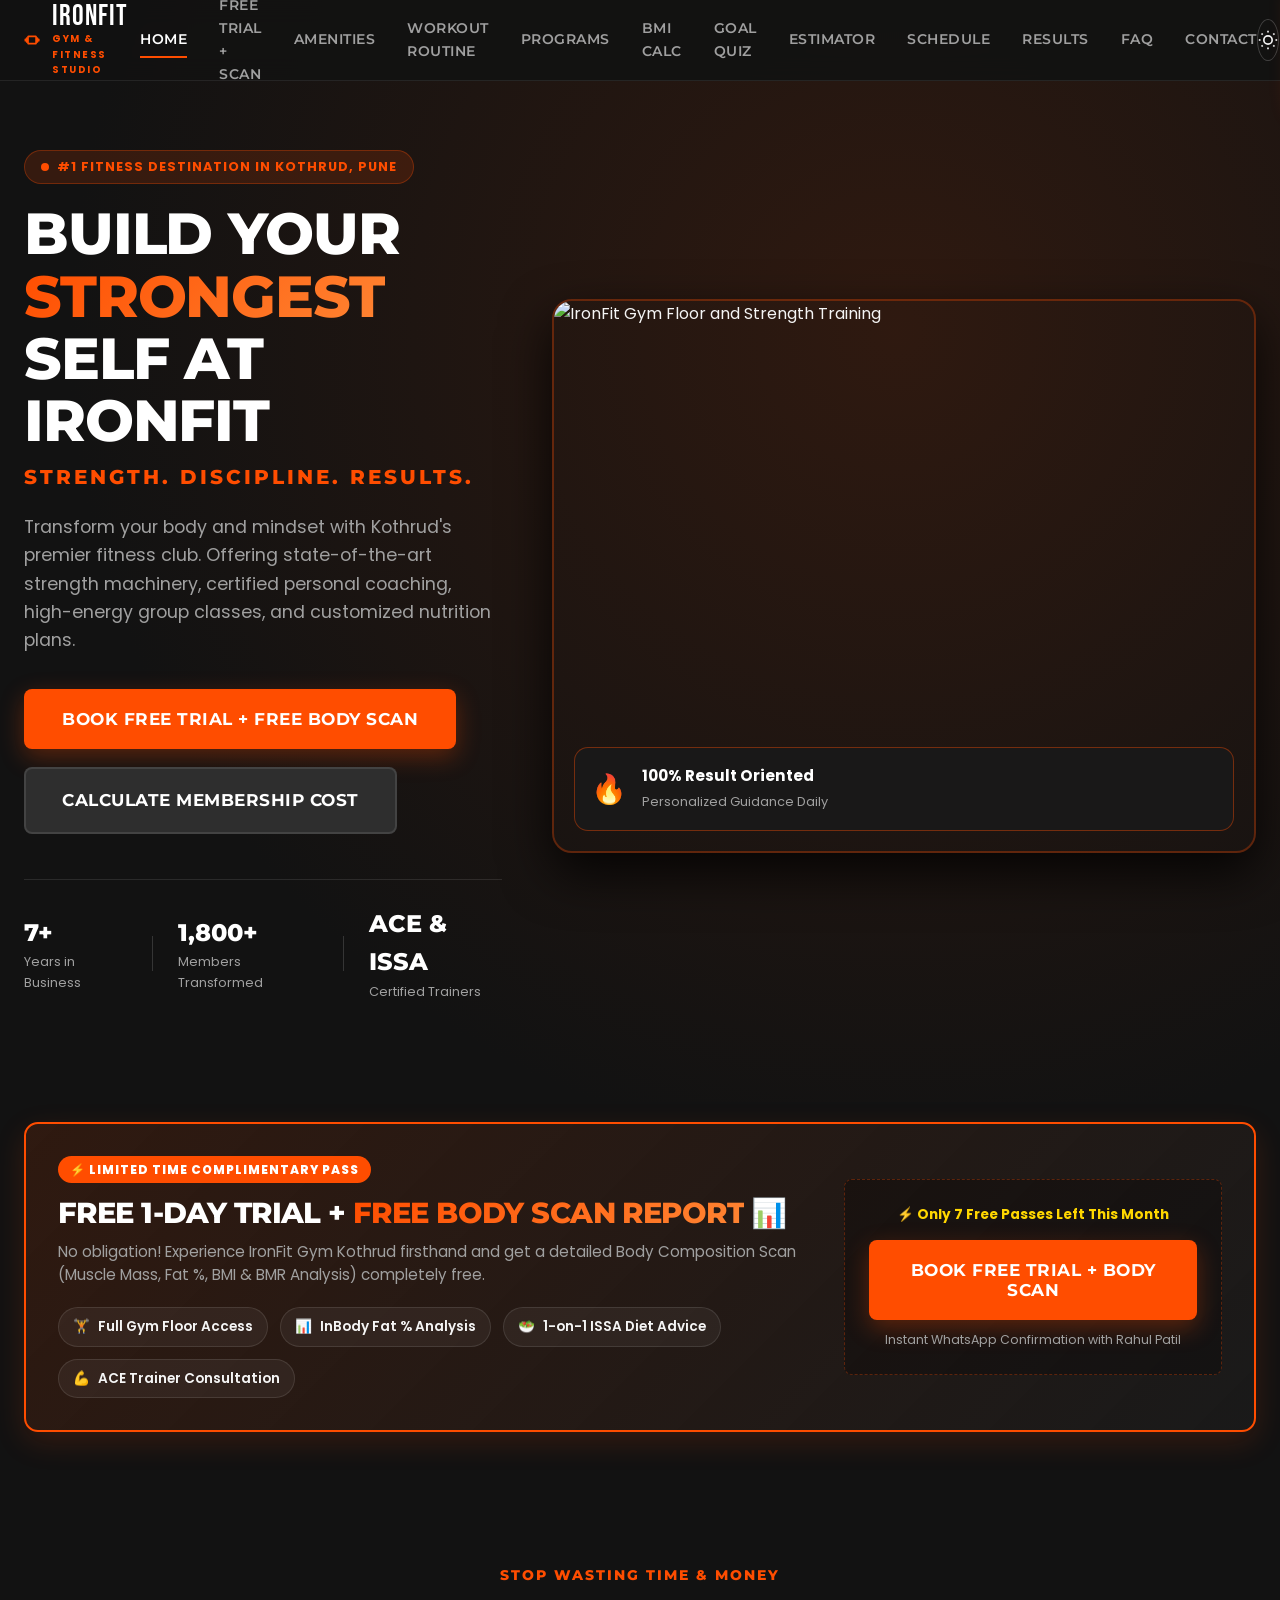
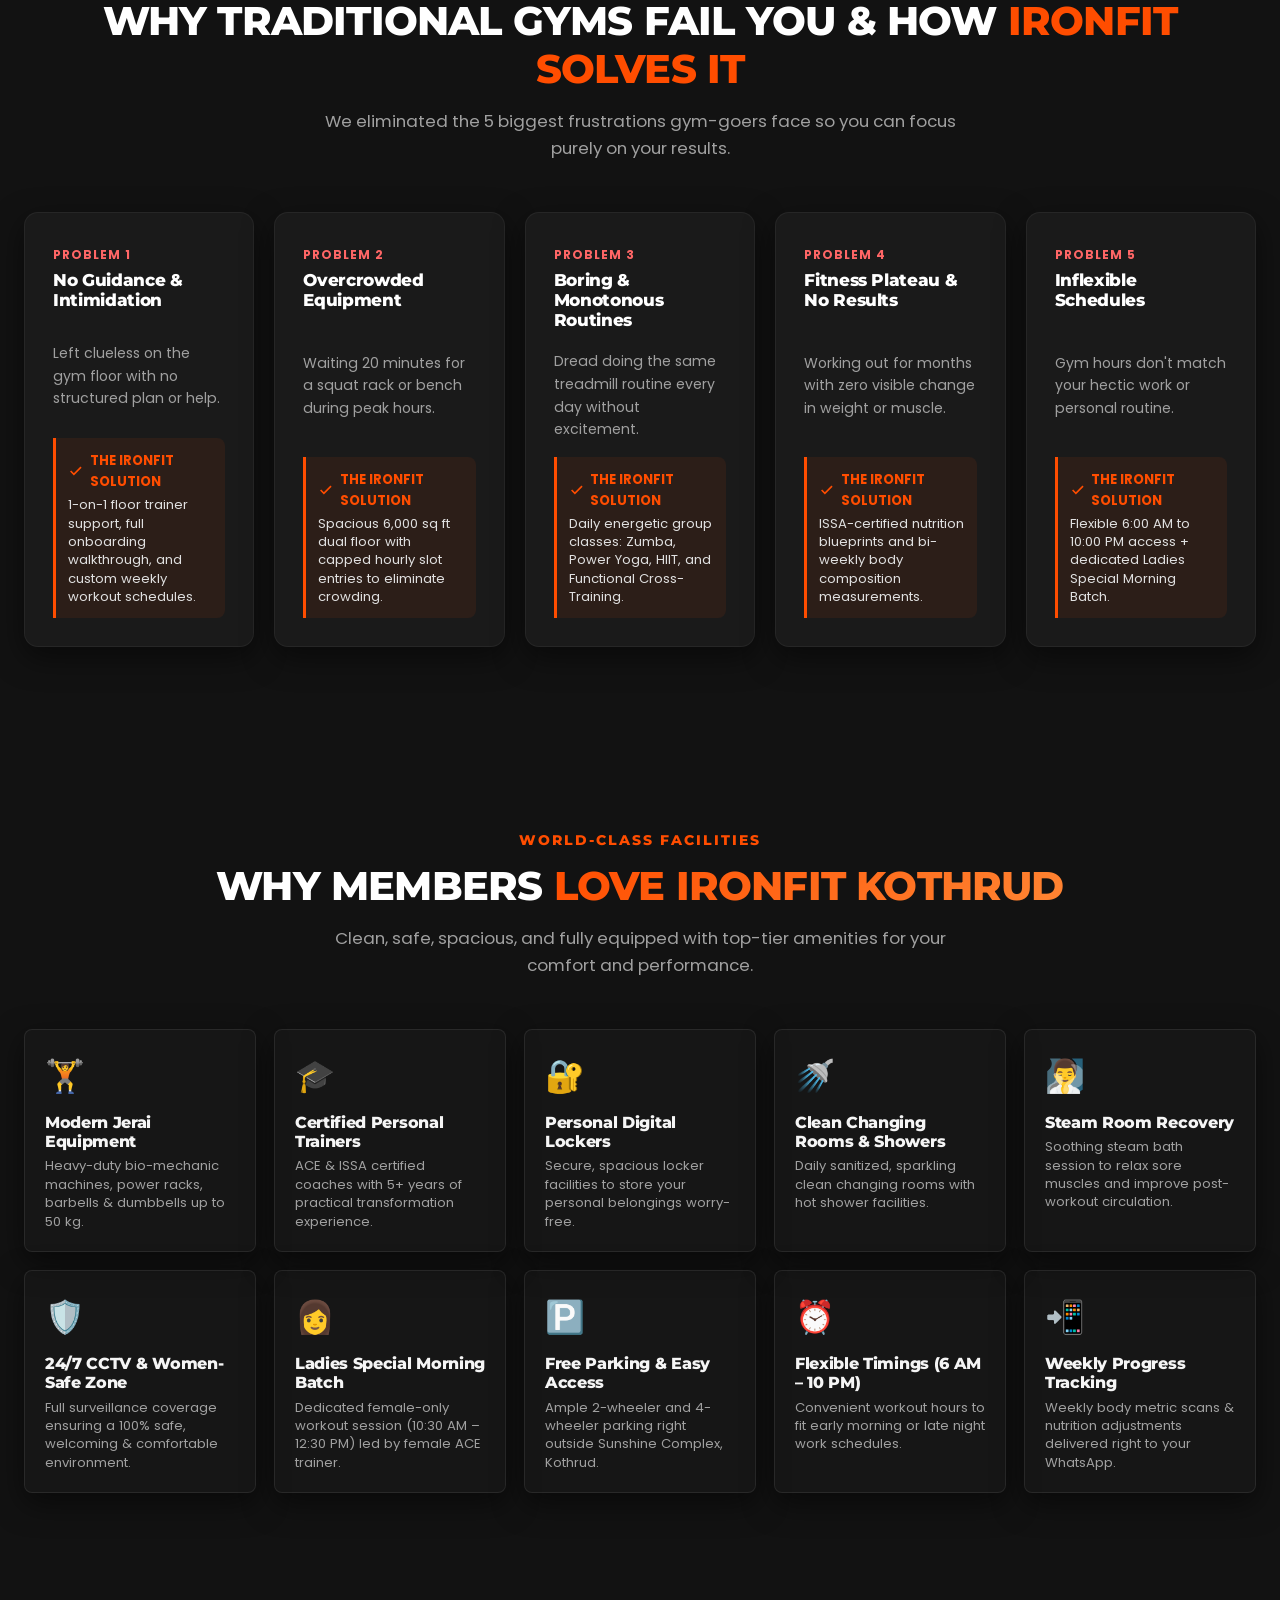
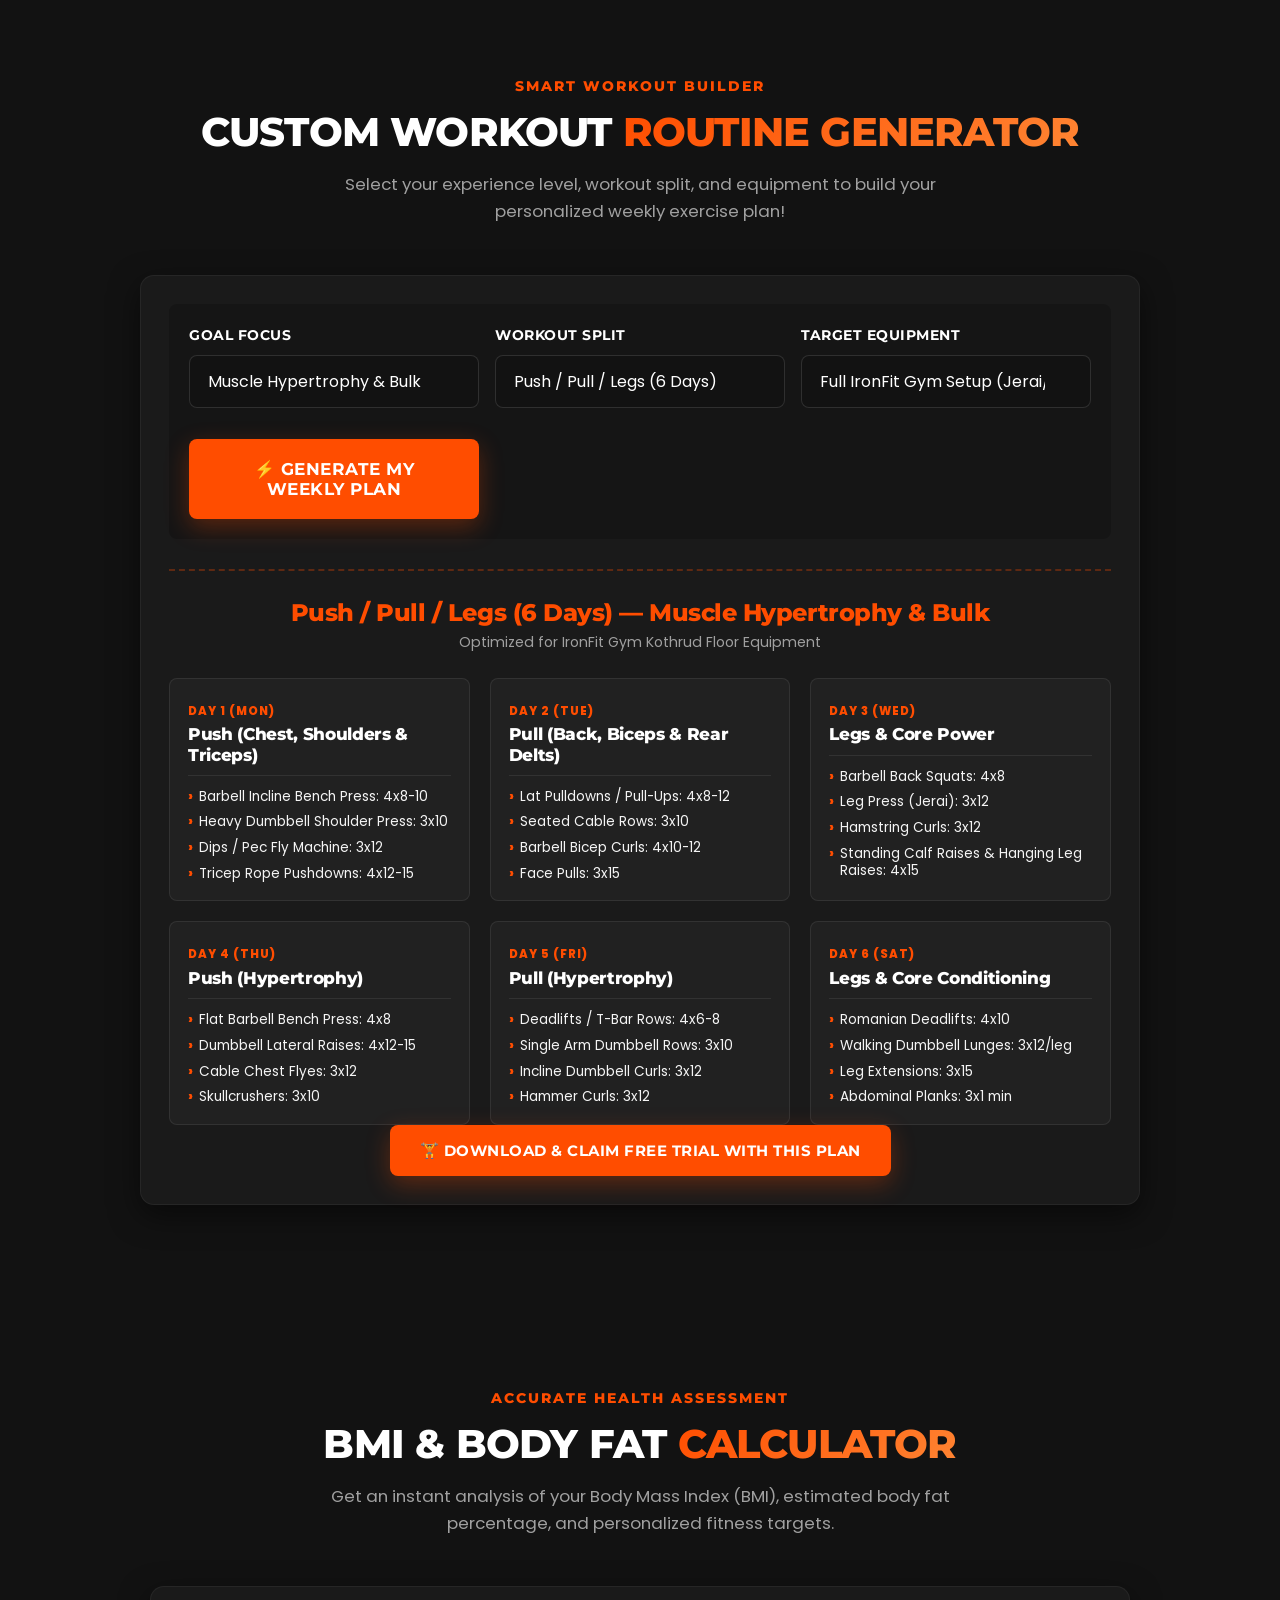
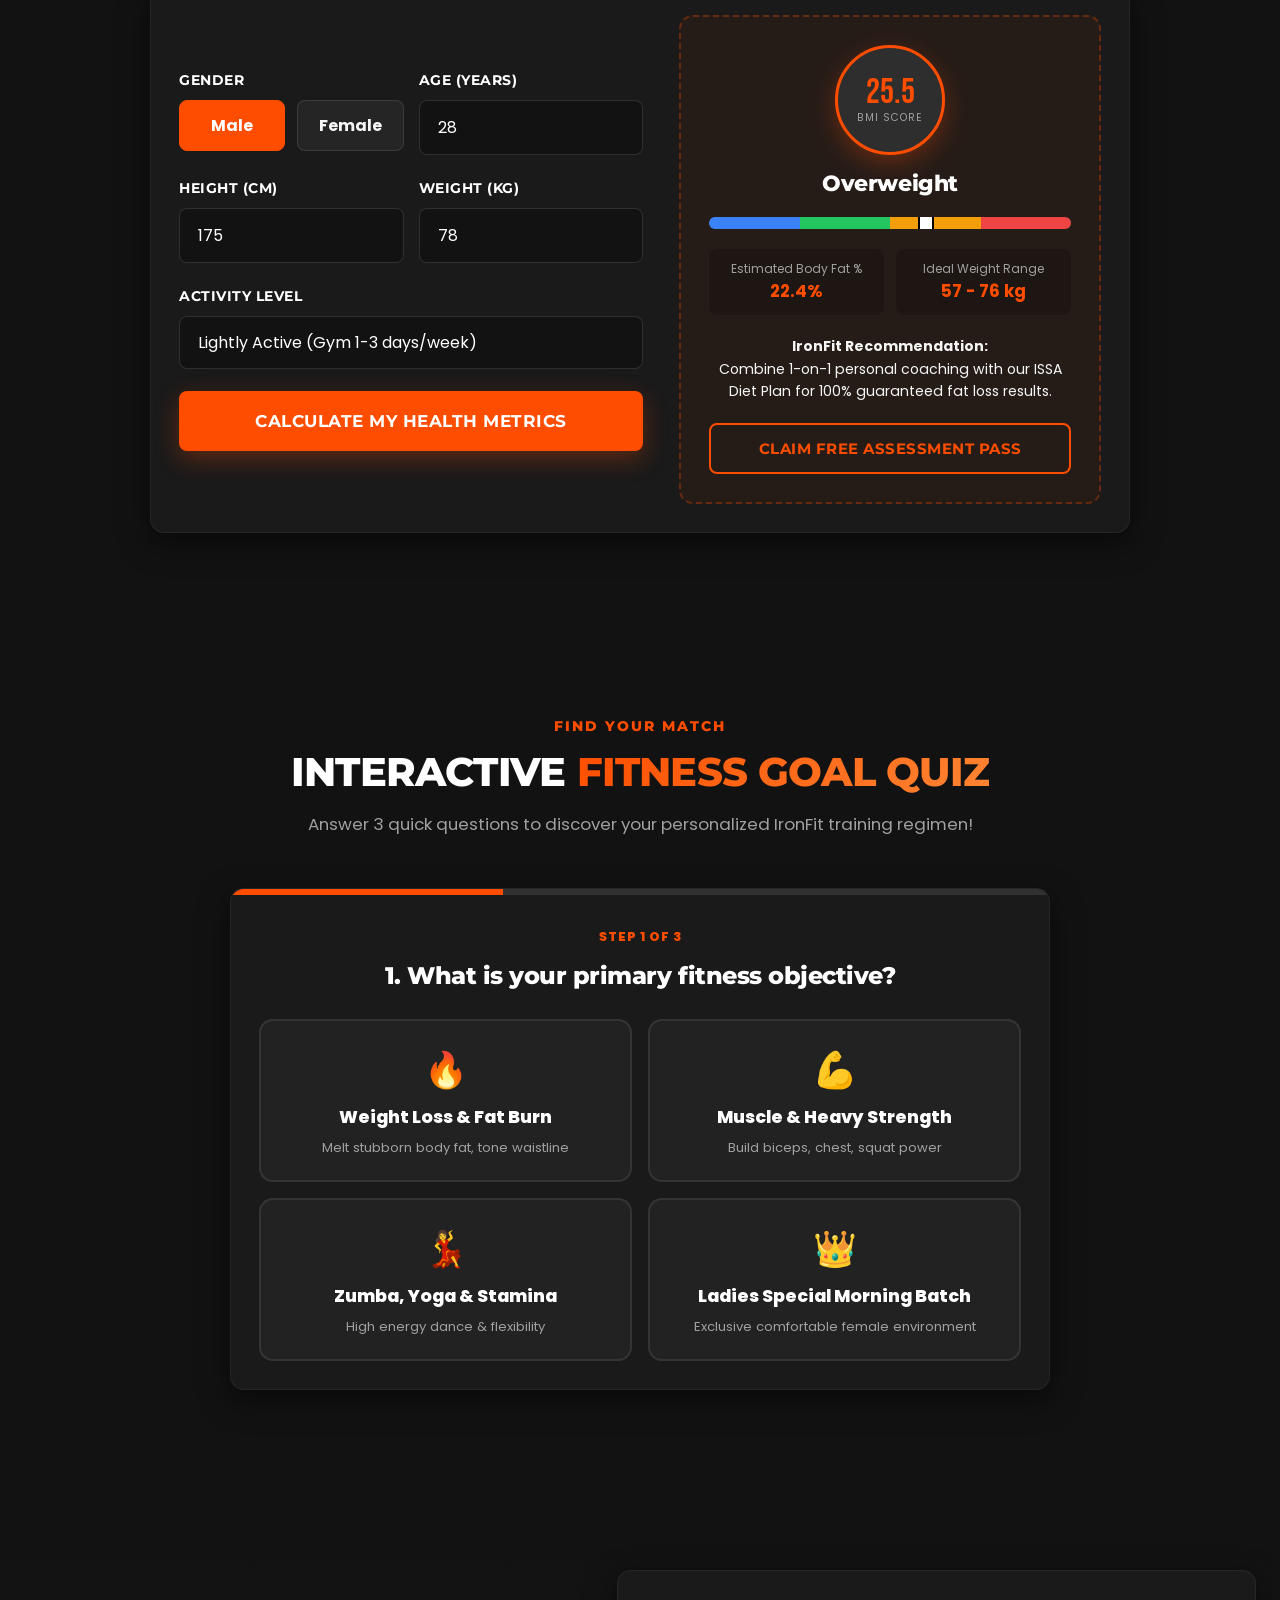
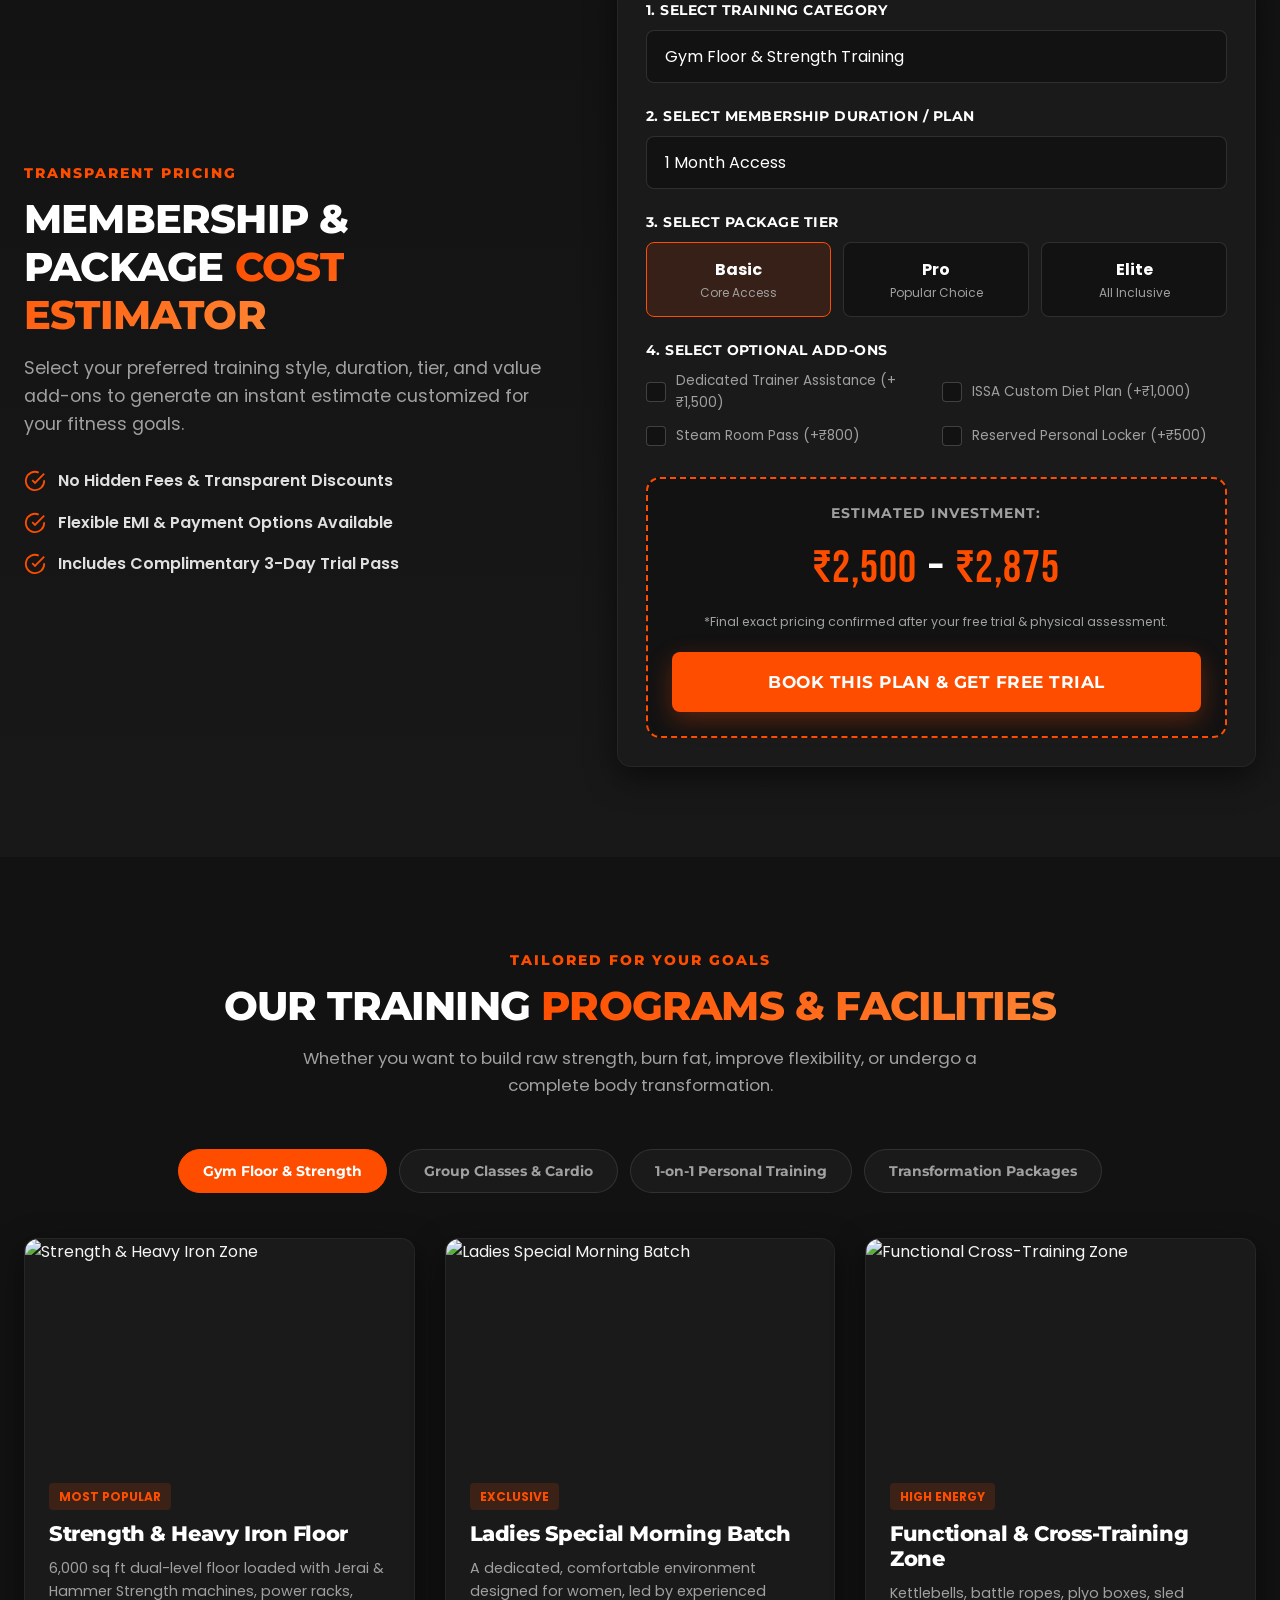
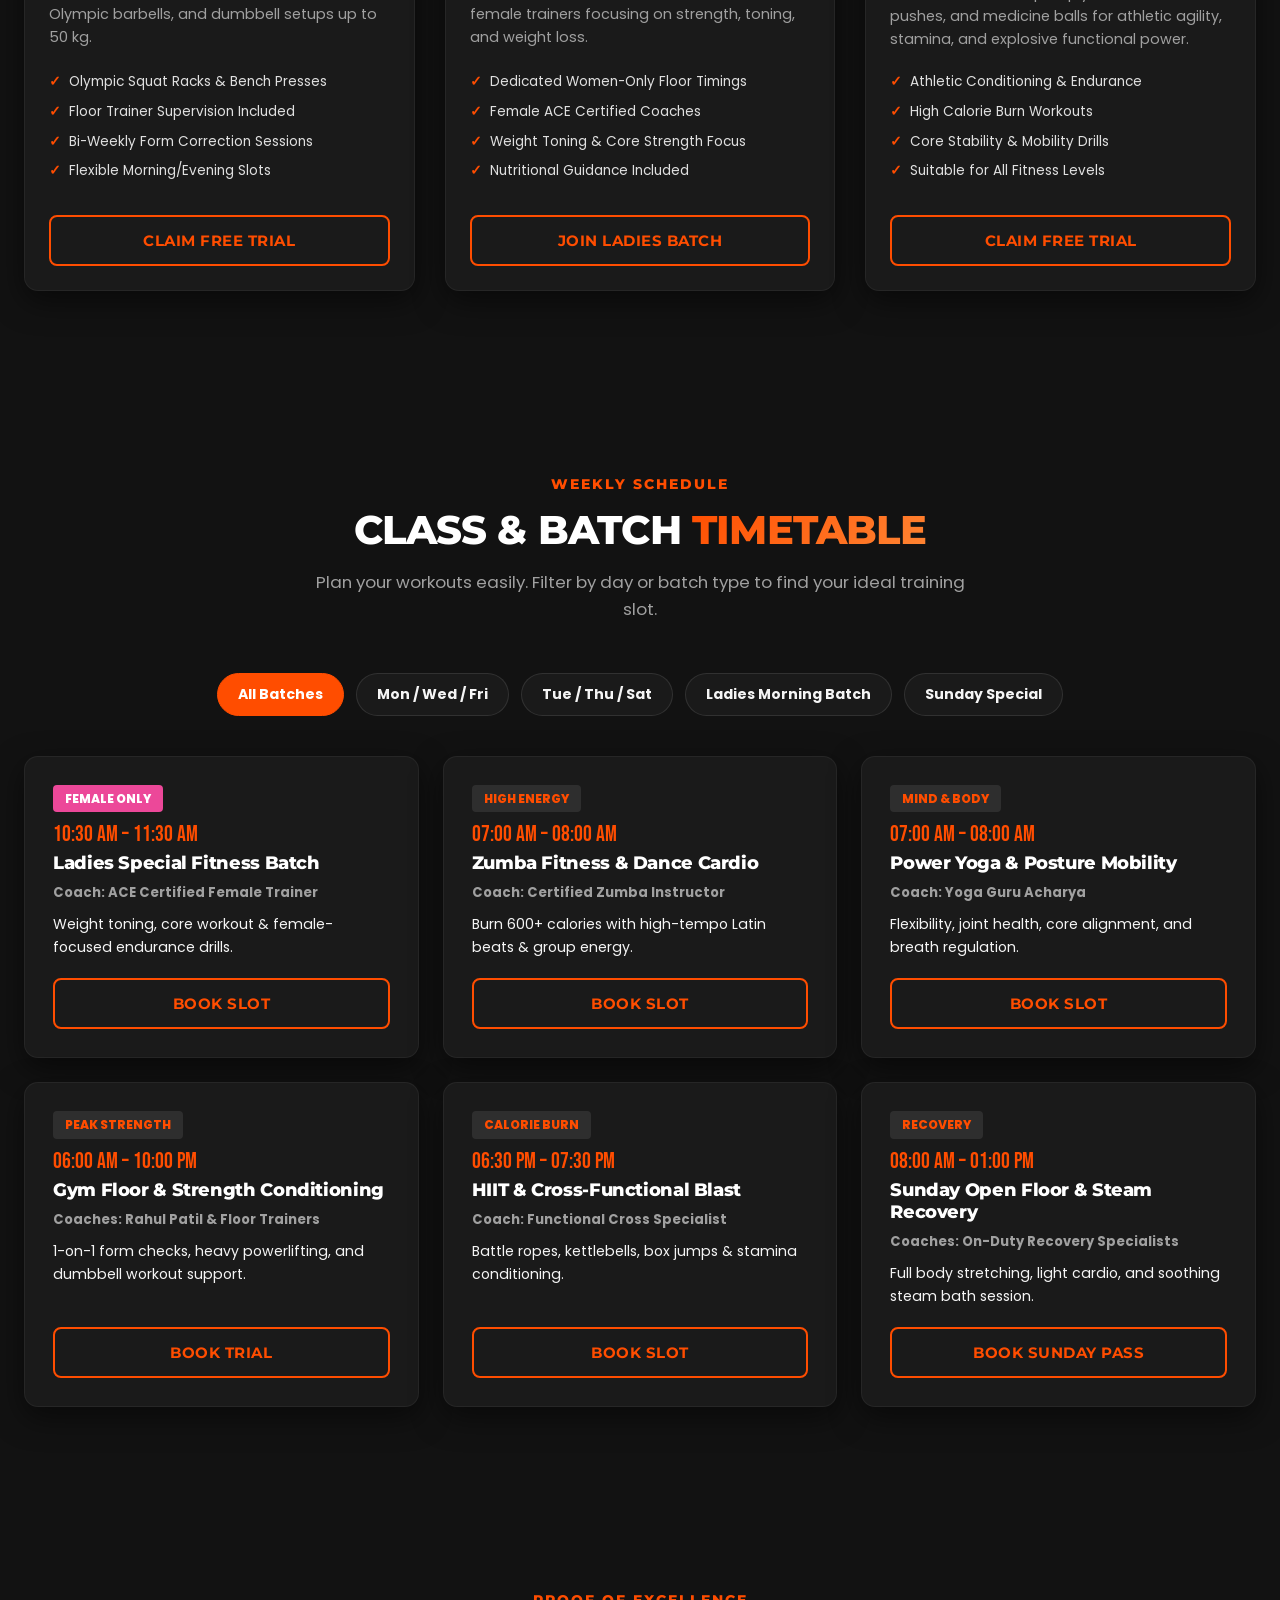
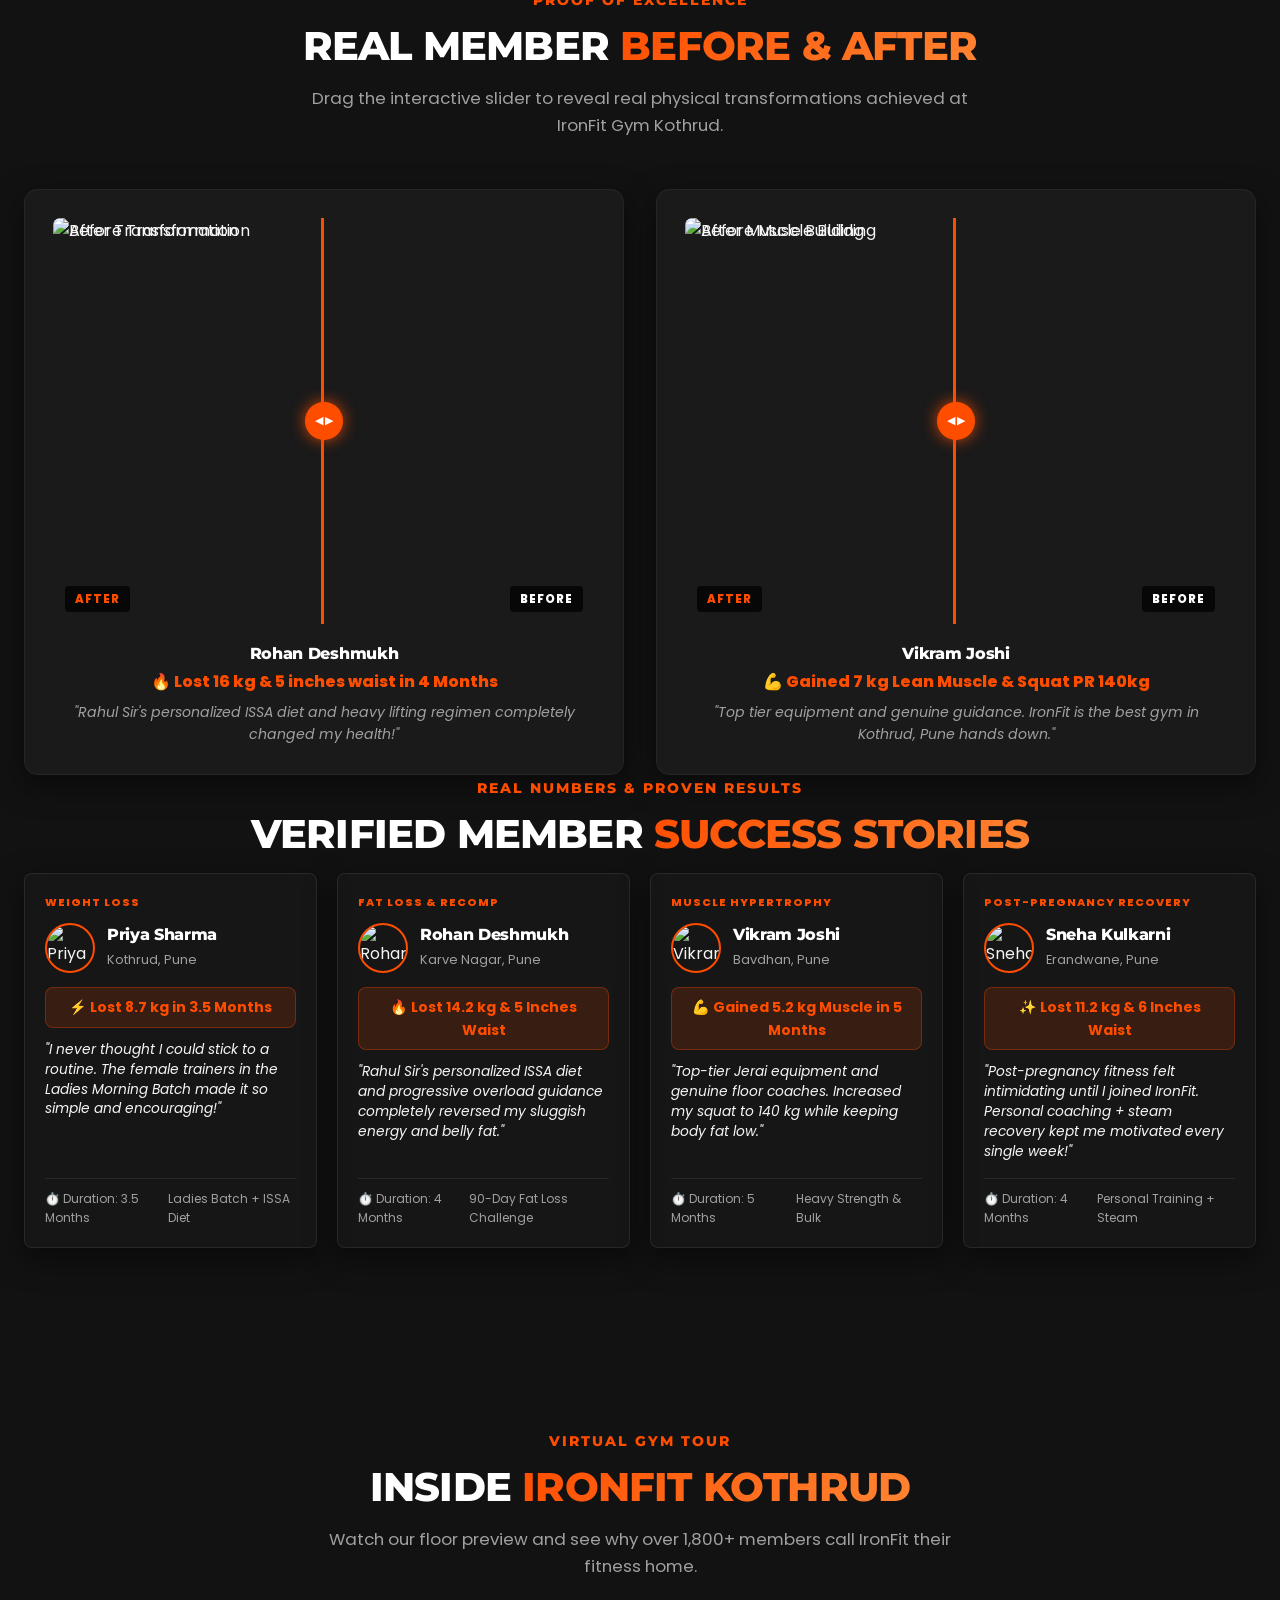
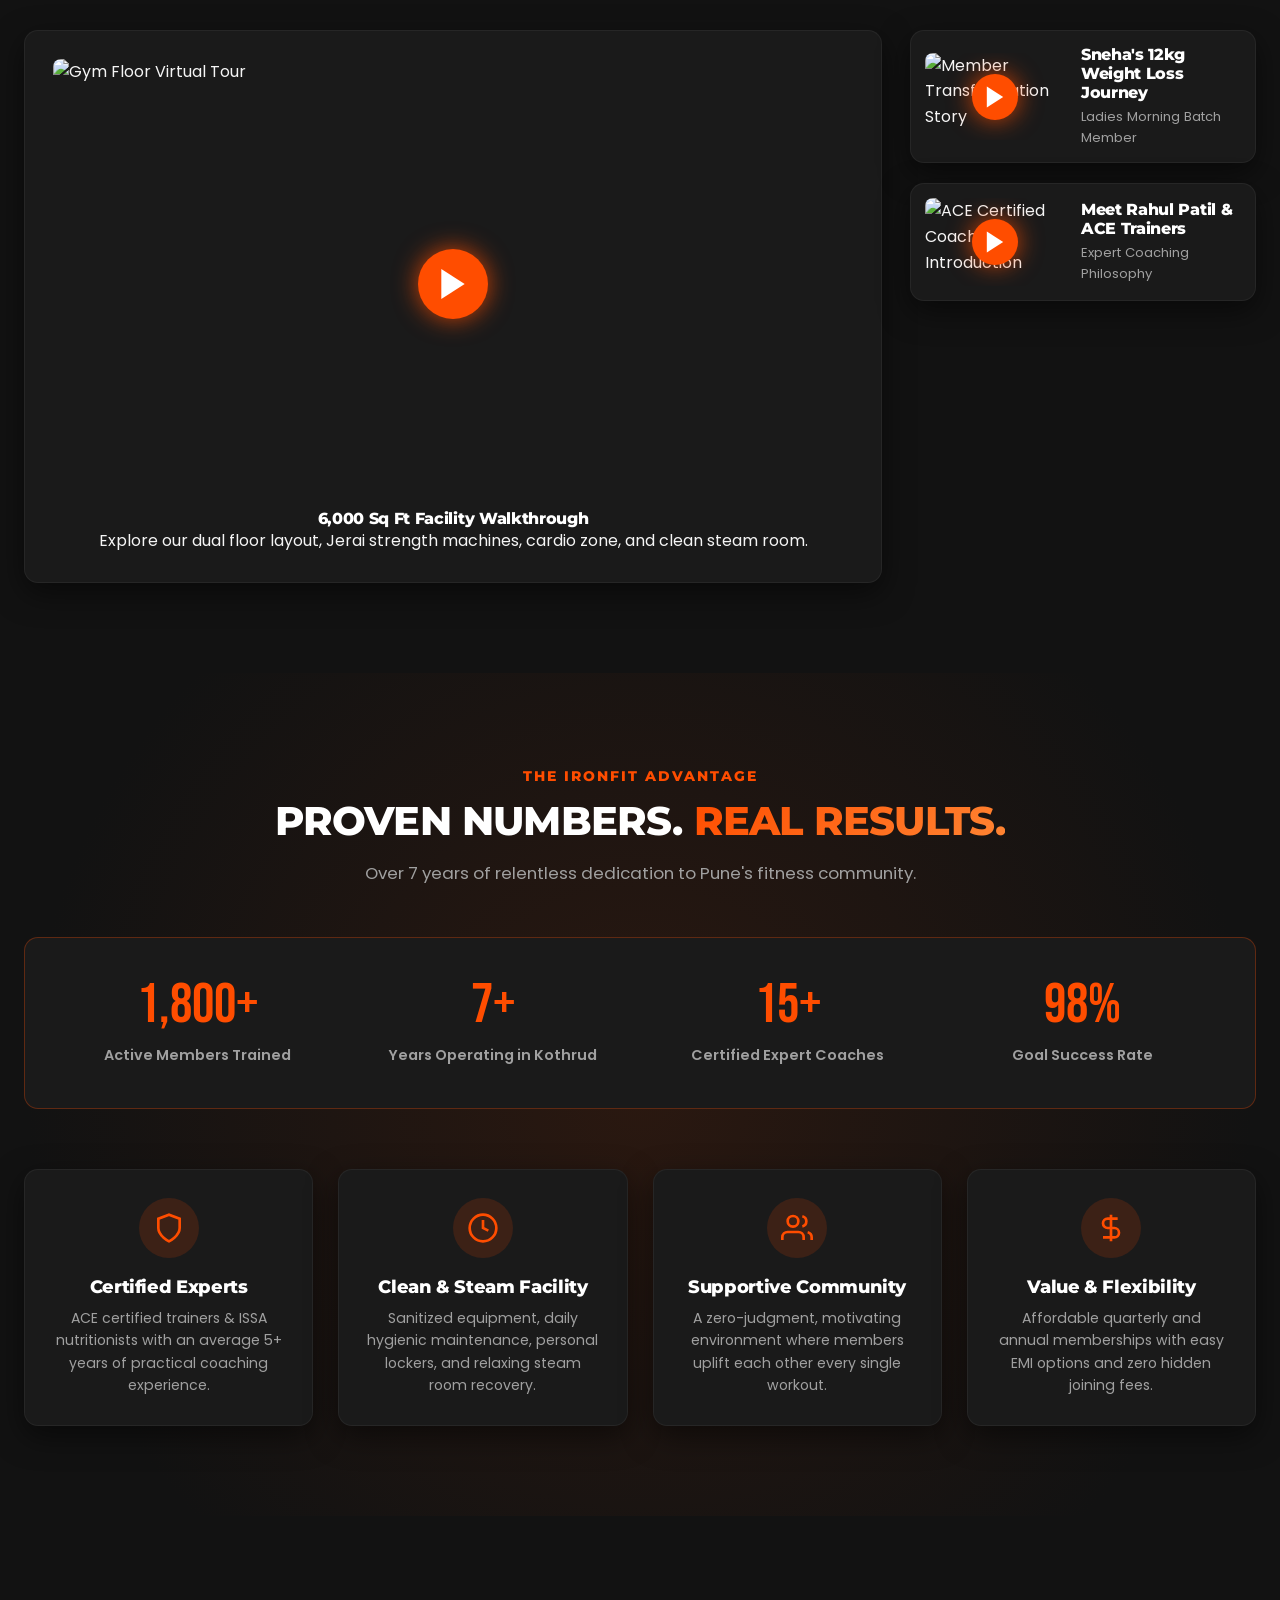
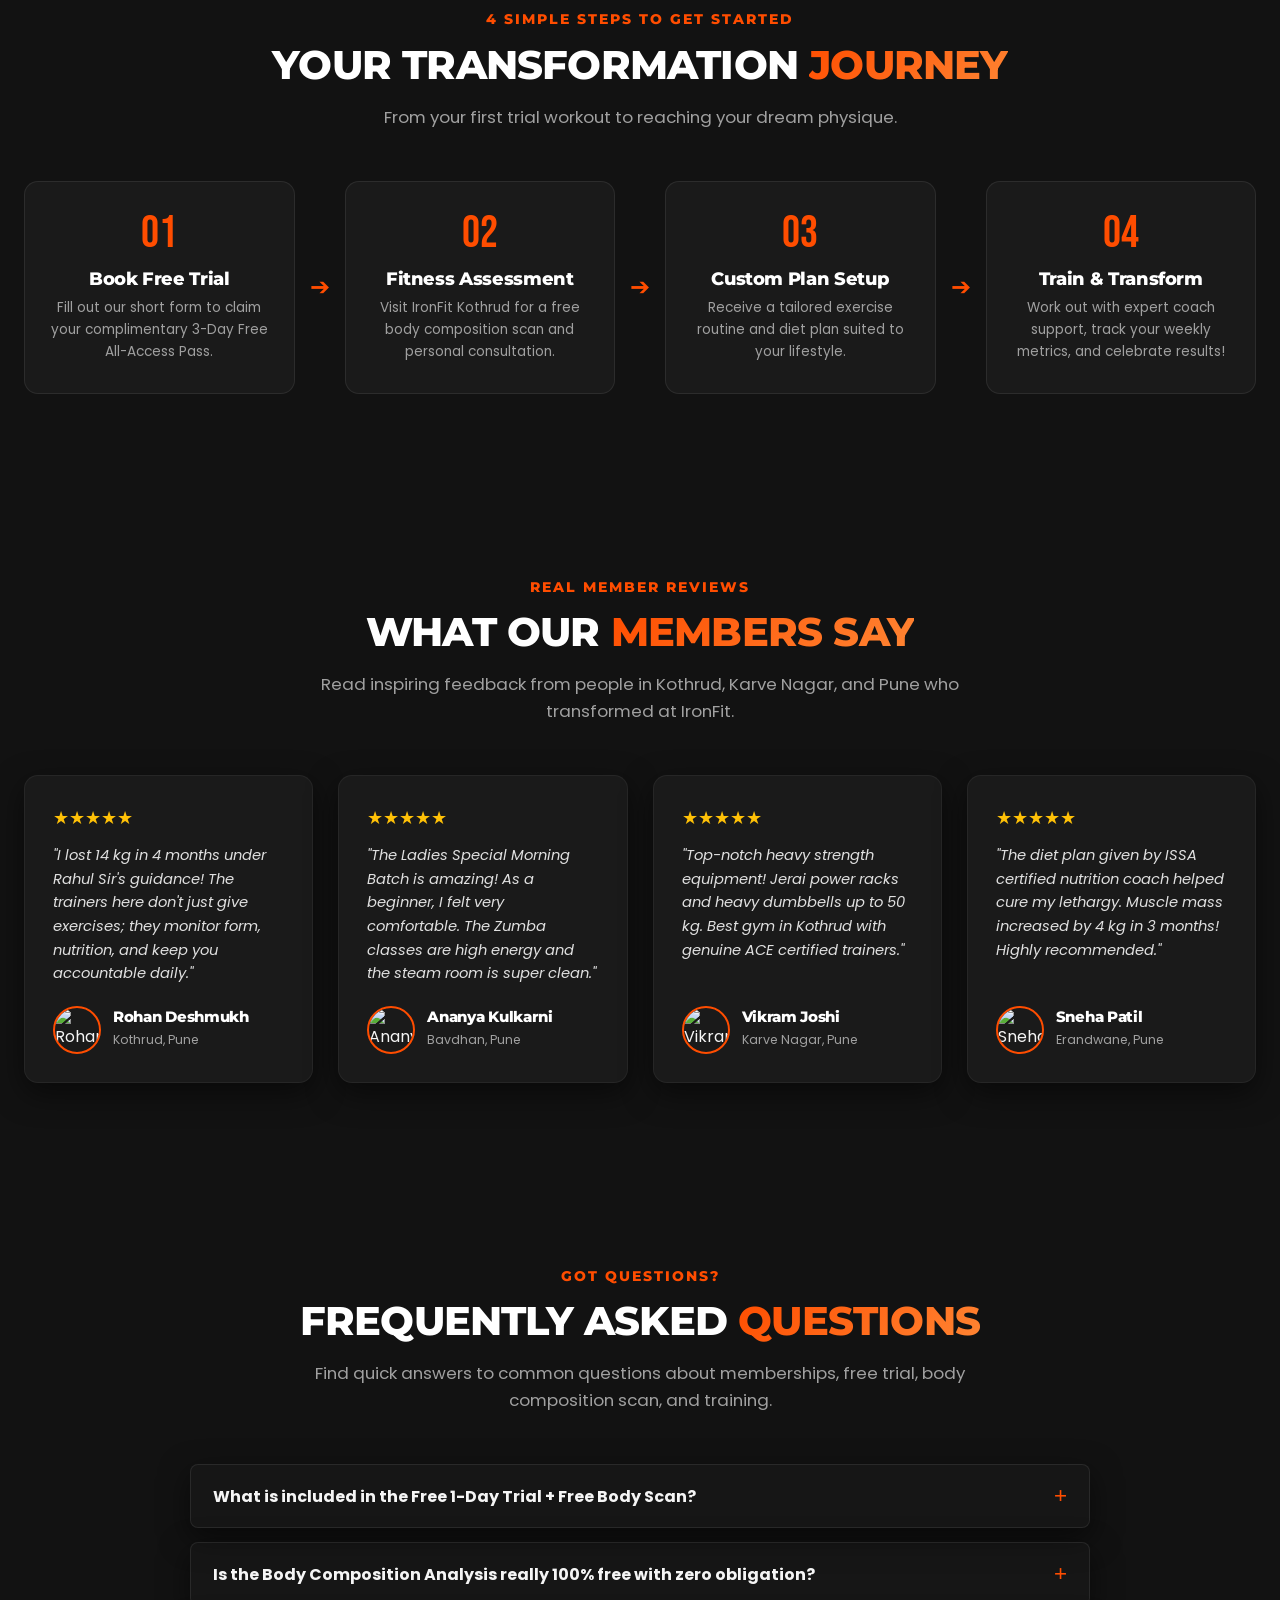
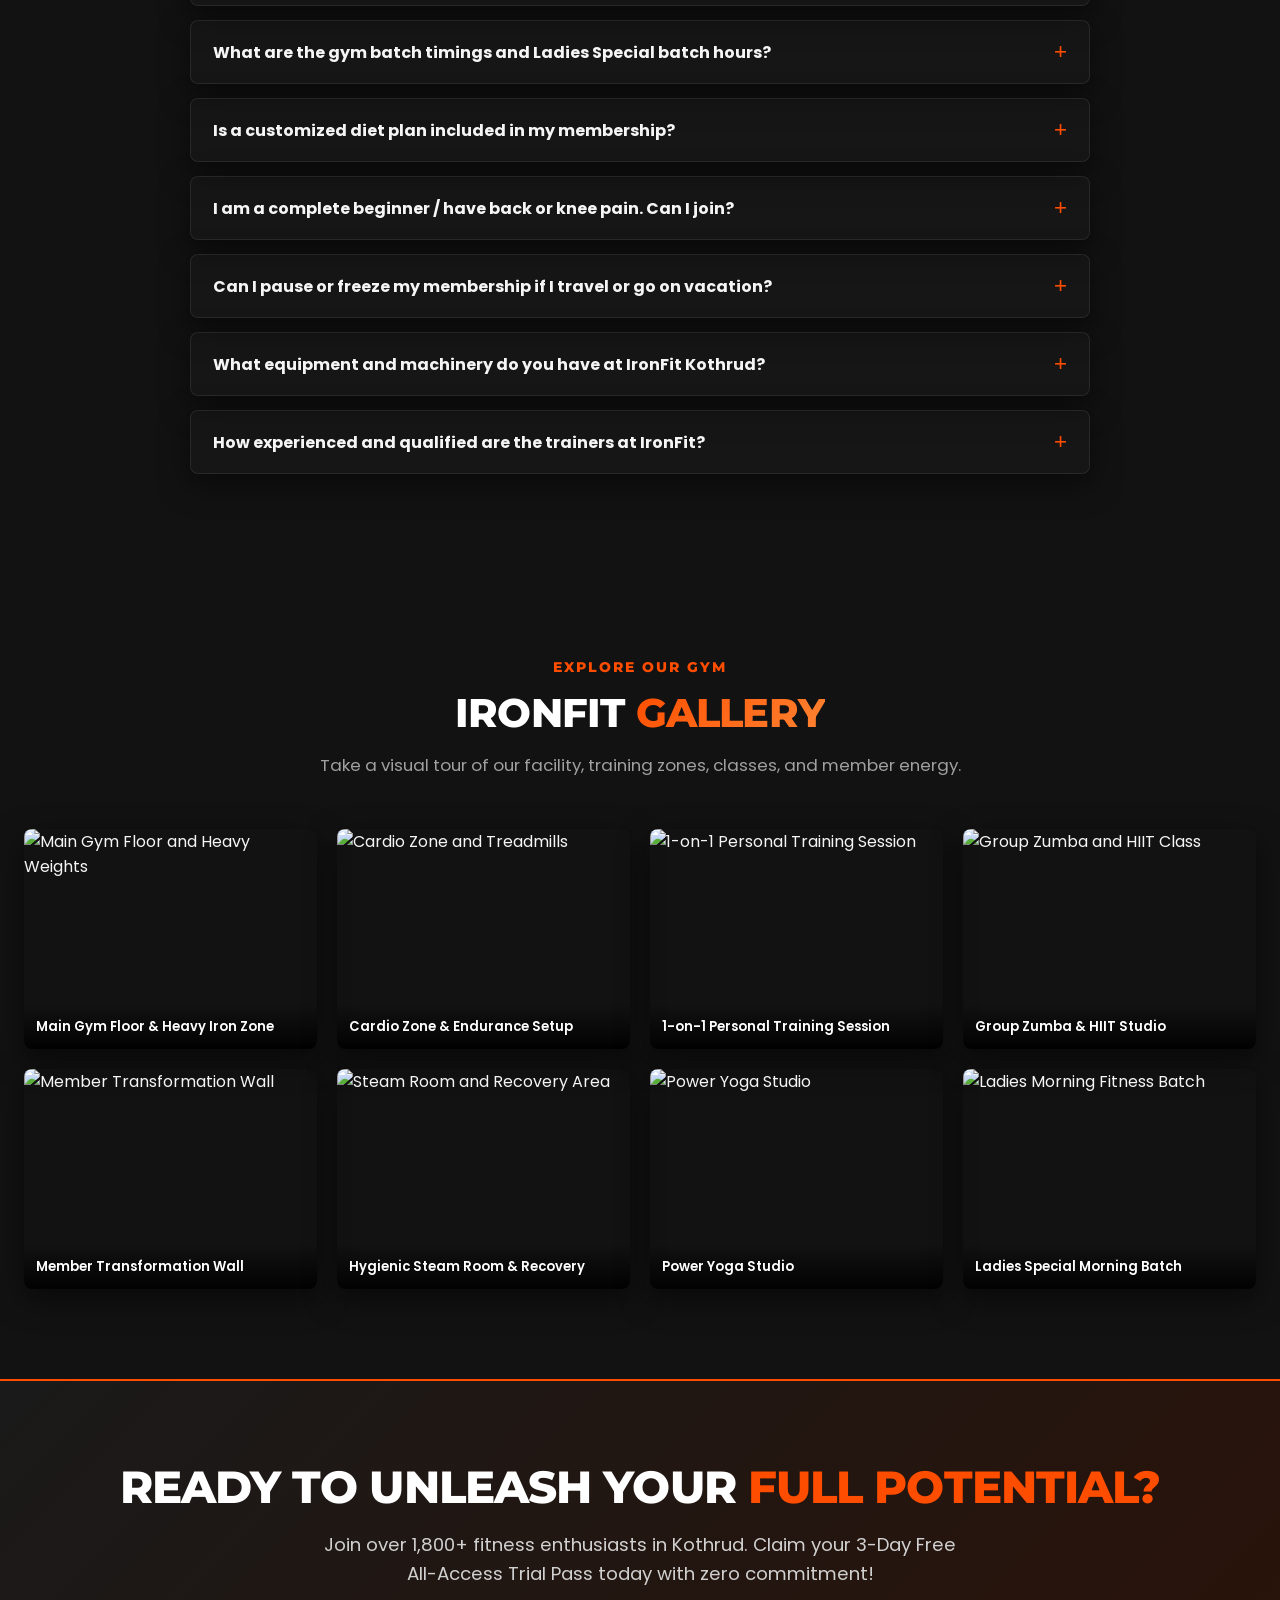
==== commit 41675777: "feat: update navigation and add FAQ functionality Expand the main navigation with links for free tri" ====
--- a/app/src/main/assets/index.html
+++ b/app/src/main/assets/index.html
@@ -25,6 +25,8 @@
 
             <nav class="main-nav" id="mainNav">
                 <a href="#hero" class="nav-link active">Home</a>
+                <a href="#free-trial-scan" class="nav-link">Free Trial + Scan</a>
+                <a href="#amenities" class="nav-link">Amenities</a>
                 <a href="#workout-gen" class="nav-link">Workout Routine</a>
                 <a href="#programs" class="nav-link">Programs</a>
                 <a href="#bmi-calc" class="nav-link">BMI Calc</a>
@@ -32,6 +34,7 @@
                 <a href="#estimator" class="nav-link">Estimator</a>
                 <a href="#timetable" class="nav-link">Schedule</a>
                 <a href="#transformations" class="nav-link">Results</a>
+                <a href="#faq" class="nav-link">FAQ</a>
                 <a href="#contact" class="nav-link">Contact</a>
             </nav>
 
@@ -40,7 +43,7 @@
                     <svg class="sun-icon" viewBox="0 0 24 24" width="20" height="20" fill="none" stroke="currentColor" stroke-width="2"><circle cx="12" cy="12" r="5"/><line x1="12" y1="1" x2="12" y2="3"/><line x1="12" y1="21" x2="12" y2="23"/><line x1="4.22" y1="4.22" x2="5.64" y2="5.64"/><line x1="18.36" y1="18.36" x2="19.78" y2="19.78"/><line x1="1" y1="12" x2="3" y2="12"/><line x1="21" y1="12" x2="23" y2="12"/><line x1="4.22" y1="19.78" x2="5.64" y2="18.36"/><line x1="18.36" y1="5.64" x2="19.78" y2="4.22"/></svg>
                     <svg class="moon-icon" viewBox="0 0 24 24" width="20" height="20" fill="none" stroke="currentColor" stroke-width="2"><path d="M21 12.79A9 9 0 1 1 11.21 3 7 7 0 0 0 21 12.79z"/></svg>
                 </button>
-                <button class="btn btn-primary pulse-btn btn-open-modal" data-program="General Enquiry">Book Free Trial</button>
+                <button class="btn btn-primary pulse-btn btn-open-modal" data-program="Free Trial + Free Body Scan">Book Free Trial + Body Scan</button>
                 <button class="mobile-toggle" id="mobileToggle" aria-label="Toggle Navigation">
                     <span class="bar"></span>
                     <span class="bar"></span>
@@ -66,7 +69,7 @@
                 </p>
 
                 <div class="hero-cta-group">
-                    <button class="btn btn-primary btn-large btn-open-modal" data-program="3-Day Free Trial Pass">Book Free Trial Pass</button>
+                    <button class="btn btn-primary btn-large btn-open-modal" data-program="1-Day Free Trial + Free Body Scan">Book Free Trial + Free Body Scan</button>
                     <a href="#estimator" class="btn btn-secondary btn-large">Calculate Membership Cost</a>
                 </div>
 
@@ -103,6 +106,46 @@
         </div>
     </section>
 
+    <!-- FREE TRIAL + BODY SCAN OFFER SECTION -->
+    <section class="section section-bodyscan-offer" id="free-trial-scan">
+        <div class="container">
+            <div class="bodyscan-banner-card card">
+                <div class="bodyscan-content">
+                    <div class="bodyscan-badge">⚡ LIMITED TIME COMPLIMENTARY PASS</div>
+                    <h2 class="bodyscan-title">FREE 1-DAY TRIAL + <span class="text-gradient">FREE BODY SCAN REPORT</span> 📊</h2>
+                    <p class="bodyscan-desc">
+                        No obligation! Experience IronFit Gym Kothrud firsthand and get a detailed Body Composition Scan (Muscle Mass, Fat %, BMI & BMR Analysis) completely free.
+                    </p>
+                    <div class="bodyscan-highlights">
+                        <div class="highlight-chip">
+                            <span class="chip-icon">🏋️</span>
+                            <span>Full Gym Floor Access</span>
+                        </div>
+                        <div class="highlight-chip">
+                            <span class="chip-icon">📊</span>
+                            <span>InBody Fat % Analysis</span>
+                        </div>
+                        <div class="highlight-chip">
+                            <span class="chip-icon">🥗</span>
+                            <span>1-on-1 ISSA Diet Advice</span>
+                        </div>
+                        <div class="highlight-chip">
+                            <span class="chip-icon">💪</span>
+                            <span>ACE Trainer Consultation</span>
+                        </div>
+                    </div>
+                </div>
+                <div class="bodyscan-action text-center">
+                    <div class="bodyscan-urgency">⚡ Only 7 Free Passes Left This Month</div>
+                    <button class="btn btn-primary btn-large pulse-btn btn-block btn-open-modal" data-program="1-Day Free Trial + Free Body Scan">
+                        Book Free Trial + Body Scan
+                    </button>
+                    <span class="bodyscan-subtext">Instant WhatsApp Confirmation with Rahul Patil</span>
+                </div>
+            </div>
+        </div>
+    </section>
+
     <!-- PAIN POINTS -> SOLUTIONS -->
     <section class="section section-dark" id="solutions">
         <div class="container">
@@ -185,6 +228,99 @@
                             The IronFit Solution
                         </div>
                         <p class="solution-text">Flexible 6:00 AM to 10:00 PM access + dedicated Ladies Special Morning Batch.</p>
+                    </div>
+                </div>
+            </div>
+        </div>
+    </section>
+
+    <!-- AMENITIES ICONS SECTION (Lightweight Trust Builder) -->
+    <section class="section section-dark" id="amenities">
+        <div class="container">
+            <div class="section-header text-center">
+                <span class="section-subtitle">WORLD-CLASS FACILITIES</span>
+                <h2 class="section-title">WHY MEMBERS <span class="text-gradient">LOVE IRONFIT KOTHRUD</span></h2>
+                <p class="section-desc">Clean, safe, spacious, and fully equipped with top-tier amenities for your comfort and performance.</p>
+            </div>
+
+            <div class="amenities-grid">
+                <div class="card amenity-card">
+                    <div class="amenity-icon-box">🏋️</div>
+                    <div class="amenity-text">
+                        <h4>Modern Jerai Equipment</h4>
+                        <p>Heavy-duty bio-mechanic machines, power racks, barbells & dumbbells up to 50 kg.</p>
+                    </div>
+                </div>
+
+                <div class="card amenity-card">
+                    <div class="amenity-icon-box">🎓</div>
+                    <div class="amenity-text">
+                        <h4>Certified Personal Trainers</h4>
+                        <p>ACE & ISSA certified coaches with 5+ years of practical transformation experience.</p>
+                    </div>
+                </div>
+
+                <div class="card amenity-card">
+                    <div class="amenity-icon-box">🔐</div>
+                    <div class="amenity-text">
+                        <h4>Personal Digital Lockers</h4>
+                        <p>Secure, spacious locker facilities to store your personal belongings worry-free.</p>
+                    </div>
+                </div>
+
+                <div class="card amenity-card">
+                    <div class="amenity-icon-box">🚿</div>
+                    <div class="amenity-text">
+                        <h4>Clean Changing Rooms & Showers</h4>
+                        <p>Daily sanitized, sparkling clean changing rooms with hot shower facilities.</p>
+                    </div>
+                </div>
+
+                <div class="card amenity-card">
+                    <div class="amenity-icon-box">🧖‍♂️</div>
+                    <div class="amenity-text">
+                        <h4>Steam Room Recovery</h4>
+                        <p>Soothing steam bath session to relax sore muscles and improve post-workout circulation.</p>
+                    </div>
+                </div>
+
+                <div class="card amenity-card">
+                    <div class="amenity-icon-box">🛡️</div>
+                    <div class="amenity-text">
+                        <h4>24/7 CCTV & Women-Safe Zone</h4>
+                        <p>Full surveillance coverage ensuring a 100% safe, welcoming & comfortable environment.</p>
+                    </div>
+                </div>
+
+                <div class="card amenity-card">
+                    <div class="amenity-icon-box">👩</div>
+                    <div class="amenity-text">
+                        <h4>Ladies Special Morning Batch</h4>
+                        <p>Dedicated female-only workout session (10:30 AM – 12:30 PM) led by female ACE trainer.</p>
+                    </div>
+                </div>
+
+                <div class="card amenity-card">
+                    <div class="amenity-icon-box">🅿️</div>
+                    <div class="amenity-text">
+                        <h4>Free Parking & Easy Access</h4>
+                        <p>Ample 2-wheeler and 4-wheeler parking right outside Sunshine Complex, Kothrud.</p>
+                    </div>
+                </div>
+
+                <div class="card amenity-card">
+                    <div class="amenity-icon-box">⏰</div>
+                    <div class="amenity-text">
+                        <h4>Flexible Timings (6 AM – 10 PM)</h4>
+                        <p>Convenient workout hours to fit early morning or late night work schedules.</p>
+                    </div>
+                </div>
+
+                <div class="card amenity-card">
+                    <div class="amenity-icon-box">📲</div>
+                    <div class="amenity-text">
+                        <h4>Weekly Progress Tracking</h4>
+                        <p>Weekly body metric scans & nutrition adjustments delivered right to your WhatsApp.</p>
                     </div>
                 </div>
             </div>
@@ -926,6 +1062,98 @@
                     </div>
                 </div>
             </div>
+
+            <!-- DETAILED TRANSFORMATION STORIES WITH EXACT NUMBERS -->
+            <div class="stories-header text-center mt-40 mb-20">
+                <span class="section-subtitle">REAL NUMBERS & PROVEN RESULTS</span>
+                <h3 class="section-title">VERIFIED MEMBER <span class="text-gradient">SUCCESS STORIES</span></h3>
+            </div>
+
+            <div class="grid grid-4 transformation-stories-grid">
+                <div class="card story-card">
+                    <div class="story-tag">WEIGHT LOSS</div>
+                    <div class="story-member">
+                        <img src="https://placehold.co/120x120/2E2E2E/FF4D00?text=Priya+S" alt="Priya Sharma Transformation" class="story-avatar">
+                        <div class="story-member-info">
+                            <h4>Priya Sharma</h4>
+                            <span>Kothrud, Pune</span>
+                        </div>
+                    </div>
+                    <div class="story-stats-badge">
+                        ⚡ Lost 8.7 kg in 3.5 Months
+                    </div>
+                    <p class="story-quote">
+                        "I never thought I could stick to a routine. The female trainers in the Ladies Morning Batch made it so simple and encouraging!"
+                    </p>
+                    <div class="story-footer">
+                        <span class="story-duration">⏱️ Duration: 3.5 Months</span>
+                        <span class="story-program">Ladies Batch + ISSA Diet</span>
+                    </div>
+                </div>
+
+                <div class="card story-card">
+                    <div class="story-tag">FAT LOSS & RECOMP</div>
+                    <div class="story-member">
+                        <img src="https://placehold.co/120x120/2E2E2E/FF4D00?text=Rohan+D" alt="Rohan Deshmukh Transformation" class="story-avatar">
+                        <div class="story-member-info">
+                            <h4>Rohan Deshmukh</h4>
+                            <span>Karve Nagar, Pune</span>
+                        </div>
+                    </div>
+                    <div class="story-stats-badge">
+                        🔥 Lost 14.2 kg & 5 Inches Waist
+                    </div>
+                    <p class="story-quote">
+                        "Rahul Sir's personalized ISSA diet and progressive overload guidance completely reversed my sluggish energy and belly fat."
+                    </p>
+                    <div class="story-footer">
+                        <span class="story-duration">⏱️ Duration: 4 Months</span>
+                        <span class="story-program">90-Day Fat Loss Challenge</span>
+                    </div>
+                </div>
+
+                <div class="card story-card">
+                    <div class="story-tag">MUSCLE HYPERTROPHY</div>
+                    <div class="story-member">
+                        <img src="https://placehold.co/120x120/2E2E2E/FF4D00?text=Vikram+J" alt="Vikram Joshi Transformation" class="story-avatar">
+                        <div class="story-member-info">
+                            <h4>Vikram Joshi</h4>
+                            <span>Bavdhan, Pune</span>
+                        </div>
+                    </div>
+                    <div class="story-stats-badge">
+                        💪 Gained 5.2 kg Muscle in 5 Months
+                    </div>
+                    <p class="story-quote">
+                        "Top-tier Jerai equipment and genuine floor coaches. Increased my squat to 140 kg while keeping body fat low."
+                    </p>
+                    <div class="story-footer">
+                        <span class="story-duration">⏱️ Duration: 5 Months</span>
+                        <span class="story-program">Heavy Strength & Bulk</span>
+                    </div>
+                </div>
+
+                <div class="card story-card">
+                    <div class="story-tag">POST-PREGNANCY RECOVERY</div>
+                    <div class="story-member">
+                        <img src="https://placehold.co/120x120/2E2E2E/FF4D00?text=Sneha+K" alt="Sneha Kulkarni Transformation" class="story-avatar">
+                        <div class="story-member-info">
+                            <h4>Sneha Kulkarni</h4>
+                            <span>Erandwane, Pune</span>
+                        </div>
+                    </div>
+                    <div class="story-stats-badge">
+                        ✨ Lost 11.2 kg & 6 Inches Waist
+                    </div>
+                    <p class="story-quote">
+                        "Post-pregnancy fitness felt intimidating until I joined IronFit. Personal coaching + steam recovery kept me motivated every single week!"
+                    </p>
+                    <div class="story-footer">
+                        <span class="story-duration">⏱️ Duration: 4 Months</span>
+                        <span class="story-program">Personal Training + Steam</span>
+                    </div>
+                </div>
+            </div>
         </div>
     </section>
 
@@ -1170,6 +1398,99 @@
                             <h5>Sneha Patil</h5>
                             <span>Erandwane, Pune</span>
                         </div>
+                    </div>
+                </div>
+            </div>
+        </div>
+    </section>
+
+    <!-- FAQ ACCORDION SECTION -->
+    <section class="section section-dark bg-pattern" id="faq">
+        <div class="container">
+            <div class="section-header text-center">
+                <span class="section-subtitle">GOT QUESTIONS?</span>
+                <h2 class="section-title">FREQUENTLY ASKED <span class="text-gradient">QUESTIONS</span></h2>
+                <p class="section-desc">Find quick answers to common questions about memberships, free trial, body composition scan, and training.</p>
+            </div>
+
+            <div class="faq-accordion-grid">
+                <div class="faq-item card">
+                    <button class="faq-question-btn">
+                        <span>What is included in the Free 1-Day Trial + Free Body Scan?</span>
+                        <span class="faq-icon">+</span>
+                    </button>
+                    <div class="faq-answer">
+                        <p>Your free pass includes full access to our gym floor (Jerai strength machinery & cardio zone), a complimentary InBody Composition Scan (analyzing muscle mass, fat %, BMI & BMR metabolism), and a 1-on-1 consultation with an ACE certified floor coach and ISSA nutrition guide.</p>
+                    </div>
+                </div>
+
+                <div class="faq-item card">
+                    <button class="faq-question-btn">
+                        <span>Is the Body Composition Analysis really 100% free with zero obligation?</span>
+                        <span class="faq-icon">+</span>
+                    </button>
+                    <div class="faq-answer">
+                        <p>Yes, absolutely! There are no hidden fees or forced commitments. We provide the detailed report summary so you understand your baseline body metrics before deciding on any membership plan.</p>
+                    </div>
+                </div>
+
+                <div class="faq-item card">
+                    <button class="faq-question-btn">
+                        <span>What are the gym batch timings and Ladies Special batch hours?</span>
+                        <span class="faq-icon">+</span>
+                    </button>
+                    <div class="faq-answer">
+                        <p>IronFit Kothrud is open Monday to Saturday from 6:00 AM to 10:00 PM. Our exclusive Ladies Special Batch runs from 10:30 AM to 12:30 PM with female ACE certified trainers present on the floor. Sunday recovery hours are 8:00 AM to 1:00 PM.</p>
+                    </div>
+                </div>
+
+                <div class="faq-item card">
+                    <button class="faq-question-btn">
+                        <span>Is a customized diet plan included in my membership?</span>
+                        <span class="faq-icon">+</span>
+                    </button>
+                    <div class="faq-answer">
+                        <p>Yes! All 3-month, 6-month, and annual memberships come with personalized ISSA nutrition guidance tailored to Indian food habits (veg and non-veg options), focusing on sustainable protein, macro balance, and calorie control.</p>
+                    </div>
+                </div>
+
+                <div class="faq-item card">
+                    <button class="faq-question-btn">
+                        <span>I am a complete beginner / have back or knee pain. Can I join?</span>
+                        <span class="faq-icon">+</span>
+                    </button>
+                    <div class="faq-answer">
+                        <p>Definitely. Our floor trainers conduct an initial physical movement assessment to customize exercise variations that protect your joints and spinal alignment, ensuring safe, pain-free progression.</p>
+                    </div>
+                </div>
+
+                <div class="faq-item card">
+                    <button class="faq-question-btn">
+                        <span>Can I pause or freeze my membership if I travel or go on vacation?</span>
+                        <span class="faq-icon">+</span>
+                    </button>
+                    <div class="faq-answer">
+                        <p>Yes! We offer membership freeze options for 15 to 30 days on quarterly and annual packages so you never lose out on your paid gym duration while out of town.</p>
+                    </div>
+                </div>
+
+                <div class="faq-item card">
+                    <button class="faq-question-btn">
+                        <span>What equipment and machinery do you have at IronFit Kothrud?</span>
+                        <span class="faq-icon">+</span>
+                    </button>
+                    <div class="faq-answer">
+                        <p>We feature full Jerai bio-mechanic strength machinery, dual power racks, Smith machines, cable crossovers, heavy dumbbells ranging from 2 kg to 50 kg, cardio treadmills, cross trainers, battle ropes, and a dedicated steam bath room.</p>
+                    </div>
+                </div>
+
+                <div class="faq-item card">
+                    <button class="faq-question-btn">
+                        <span>How experienced and qualified are the trainers at IronFit?</span>
+                        <span class="faq-icon">+</span>
+                    </button>
+                    <div class="faq-answer">
+                        <p>All our personal and floor trainers hold ACE (American Council on Exercise) or ISSA certifications with an average of 5+ years of active floor coaching experience, led by head coach Rahul Patil.</p>
                     </div>
                 </div>
             </div>
--- a/app/src/main/assets/style.css
+++ b/app/src/main/assets/style.css
@@ -2239,4 +2239,313 @@
     font-weight: 900;
 }
 
-
+/* ==========================================================================
+   FREE TRIAL + BODY SCAN OFFER STYLES
+   ========================================================================== */
+.section-bodyscan-offer {
+    padding-top: 20px;
+    padding-bottom: 40px;
+}
+
+.bodyscan-banner-card {
+    background: linear-gradient(135deg, rgba(255, 77, 0, 0.12) 0%, rgba(26, 26, 26, 0.95) 100%);
+    border: 2px solid var(--accent-orange);
+    border-radius: var(--radius-md);
+    padding: 32px;
+    display: grid;
+    grid-template-columns: 2fr 1fr;
+    gap: 30px;
+    align-items: center;
+    box-shadow: 0 10px 30px rgba(255, 77, 0, 0.15);
+}
+
+@media (max-width: 900px) {
+    .bodyscan-banner-card {
+        grid-template-columns: 1fr;
+        padding: 24px;
+        gap: 20px;
+    }
+}
+
+.bodyscan-badge {
+    display: inline-block;
+    background-color: var(--accent-orange);
+    color: #FFFFFF;
+    font-size: 0.75rem;
+    font-weight: 800;
+    padding: 4px 12px;
+    border-radius: 50px;
+    letter-spacing: 1px;
+    margin-bottom: 12px;
+}
+
+.bodyscan-title {
+    font-size: 1.8rem;
+    line-height: 1.25;
+    margin-bottom: 10px;
+}
+
+.bodyscan-desc {
+    color: var(--text-muted);
+    font-size: 0.95rem;
+    line-height: 1.5;
+    margin-bottom: 20px;
+}
+
+.bodyscan-highlights {
+    display: flex;
+    flex-wrap: wrap;
+    gap: 12px;
+}
+
+.highlight-chip {
+    display: flex;
+    align-items: center;
+    gap: 8px;
+    background-color: rgba(255, 255, 255, 0.05);
+    border: 1px solid rgba(255, 255, 255, 0.1);
+    padding: 8px 14px;
+    border-radius: 50px;
+    font-size: 0.85rem;
+    font-weight: 600;
+    color: var(--text-main);
+}
+
+.bodyscan-action {
+    display: flex;
+    flex-direction: column;
+    justify-content: center;
+    align-items: center;
+    background-color: rgba(0, 0, 0, 0.25);
+    padding: 24px;
+    border-radius: var(--radius-sm);
+    border: 1px dashed rgba(255, 77, 0, 0.3);
+}
+
+.bodyscan-urgency {
+    font-size: 0.85rem;
+    font-weight: 700;
+    color: #FFD700;
+    margin-bottom: 14px;
+}
+
+.bodyscan-subtext {
+    font-size: 0.78rem;
+    color: var(--text-muted);
+    margin-top: 10px;
+}
+
+/* ==========================================================================
+   AMENITIES GRID STYLES
+   ========================================================================== */
+.amenities-grid {
+    display: grid;
+    grid-template-columns: repeat(5, 1fr);
+    gap: 18px;
+}
+
+@media (max-width: 1100px) {
+    .amenities-grid {
+        grid-template-columns: repeat(3, 1fr);
+    }
+}
+
+@media (max-width: 768px) {
+    .amenities-grid {
+        grid-template-columns: repeat(2, 1fr);
+    }
+}
+
+@media (max-width: 480px) {
+    .amenities-grid {
+        grid-template-columns: 1fr;
+    }
+}
+
+.amenity-card {
+    display: flex;
+    flex-direction: column;
+    padding: 20px;
+    border: 1px solid rgba(255, 255, 255, 0.08);
+    background-color: rgba(255, 255, 255, 0.02);
+    border-radius: var(--radius-sm);
+    transition: transform var(--transition-fast), border-color var(--transition-fast);
+}
+
+.amenity-card:hover {
+    border-color: var(--accent-orange);
+    transform: translateY(-3px);
+}
+
+.amenity-icon-box {
+    font-size: 2rem;
+    margin-bottom: 12px;
+}
+
+.amenity-text h4 {
+    font-size: 1rem;
+    margin-bottom: 6px;
+    color: var(--text-main);
+}
+
+.amenity-text p {
+    font-size: 0.82rem;
+    color: var(--text-muted);
+    line-height: 1.4;
+}
+
+/* ==========================================================================
+   TRANSFORMATION STORIES STYLES
+   ========================================================================== */
+.transformation-stories-grid {
+    gap: 20px;
+}
+
+.story-card {
+    background-color: rgba(255, 255, 255, 0.02);
+    border: 1px solid rgba(255, 255, 255, 0.08);
+    border-radius: var(--radius-sm);
+    padding: 20px;
+    display: flex;
+    flex-direction: column;
+    justify-content: space-between;
+    transition: transform var(--transition-fast);
+}
+
+.story-card:hover {
+    border-color: var(--accent-orange);
+    transform: translateY(-3px);
+}
+
+.story-tag {
+    font-size: 0.68rem;
+    font-weight: 800;
+    color: var(--accent-orange);
+    text-transform: uppercase;
+    letter-spacing: 1px;
+    margin-bottom: 12px;
+}
+
+.story-member {
+    display: flex;
+    align-items: center;
+    gap: 12px;
+    margin-bottom: 14px;
+}
+
+.story-avatar {
+    width: 50px;
+    height: 50px;
+    border-radius: 50%;
+    object-fit: cover;
+    border: 2px solid var(--accent-orange);
+}
+
+.story-member-info h4 {
+    font-size: 1rem;
+    margin-bottom: 2px;
+}
+
+.story-member-info span {
+    font-size: 0.8rem;
+    color: var(--text-muted);
+}
+
+.story-stats-badge {
+    background-color: rgba(255, 77, 0, 0.15);
+    border: 1px solid rgba(255, 77, 0, 0.3);
+    color: var(--accent-orange);
+    font-size: 0.88rem;
+    font-weight: 700;
+    padding: 8px 12px;
+    border-radius: var(--radius-sm);
+    margin-bottom: 12px;
+    text-align: center;
+}
+
+.story-quote {
+    font-size: 0.86rem;
+    color: var(--text-main);
+    font-style: italic;
+    line-height: 1.45;
+    margin-bottom: 16px;
+    flex-grow: 1;
+}
+
+.story-footer {
+    border-top: 1px solid rgba(255, 255, 255, 0.08);
+    padding-top: 10px;
+    display: flex;
+    justify-content: space-between;
+    align-items: center;
+    font-size: 0.75rem;
+    color: var(--text-muted);
+}
+
+/* ==========================================================================
+   FAQ ACCORDION STYLES
+   ========================================================================== */
+.faq-accordion-grid {
+    max-width: 900px;
+    margin: 0 auto;
+    display: flex;
+    flex-direction: column;
+    gap: 14px;
+}
+
+.faq-item {
+    background-color: rgba(255, 255, 255, 0.02);
+    border: 1px solid rgba(255, 255, 255, 0.08);
+    border-radius: var(--radius-sm);
+    overflow: hidden;
+    padding: 0;
+}
+
+.faq-question-btn {
+    width: 100%;
+    padding: 18px 22px;
+    background: none;
+    border: none;
+    color: var(--text-main);
+    font-size: 1rem;
+    font-weight: 700;
+    text-align: left;
+    display: flex;
+    justify-content: space-between;
+    align-items: center;
+    cursor: pointer;
+    transition: color var(--transition-fast);
+}
+
+.faq-question-btn:hover {
+    color: var(--accent-orange);
+}
+
+.faq-icon {
+    font-size: 1.4rem;
+    font-weight: 300;
+    color: var(--accent-orange);
+    transition: transform var(--transition-fast);
+}
+
+.faq-item.active .faq-icon {
+    transform: rotate(45deg);
+}
+
+.faq-answer {
+    padding: 0 22px 18px 22px;
+    display: none;
+    font-size: 0.92rem;
+    color: var(--text-muted);
+    line-height: 1.6;
+    border-top: 1px solid rgba(255, 255, 255, 0.05);
+    margin-top: -4px;
+    padding-top: 12px;
+}
+
+.faq-item.active .faq-answer {
+    display: block;
+}
+
+
+
